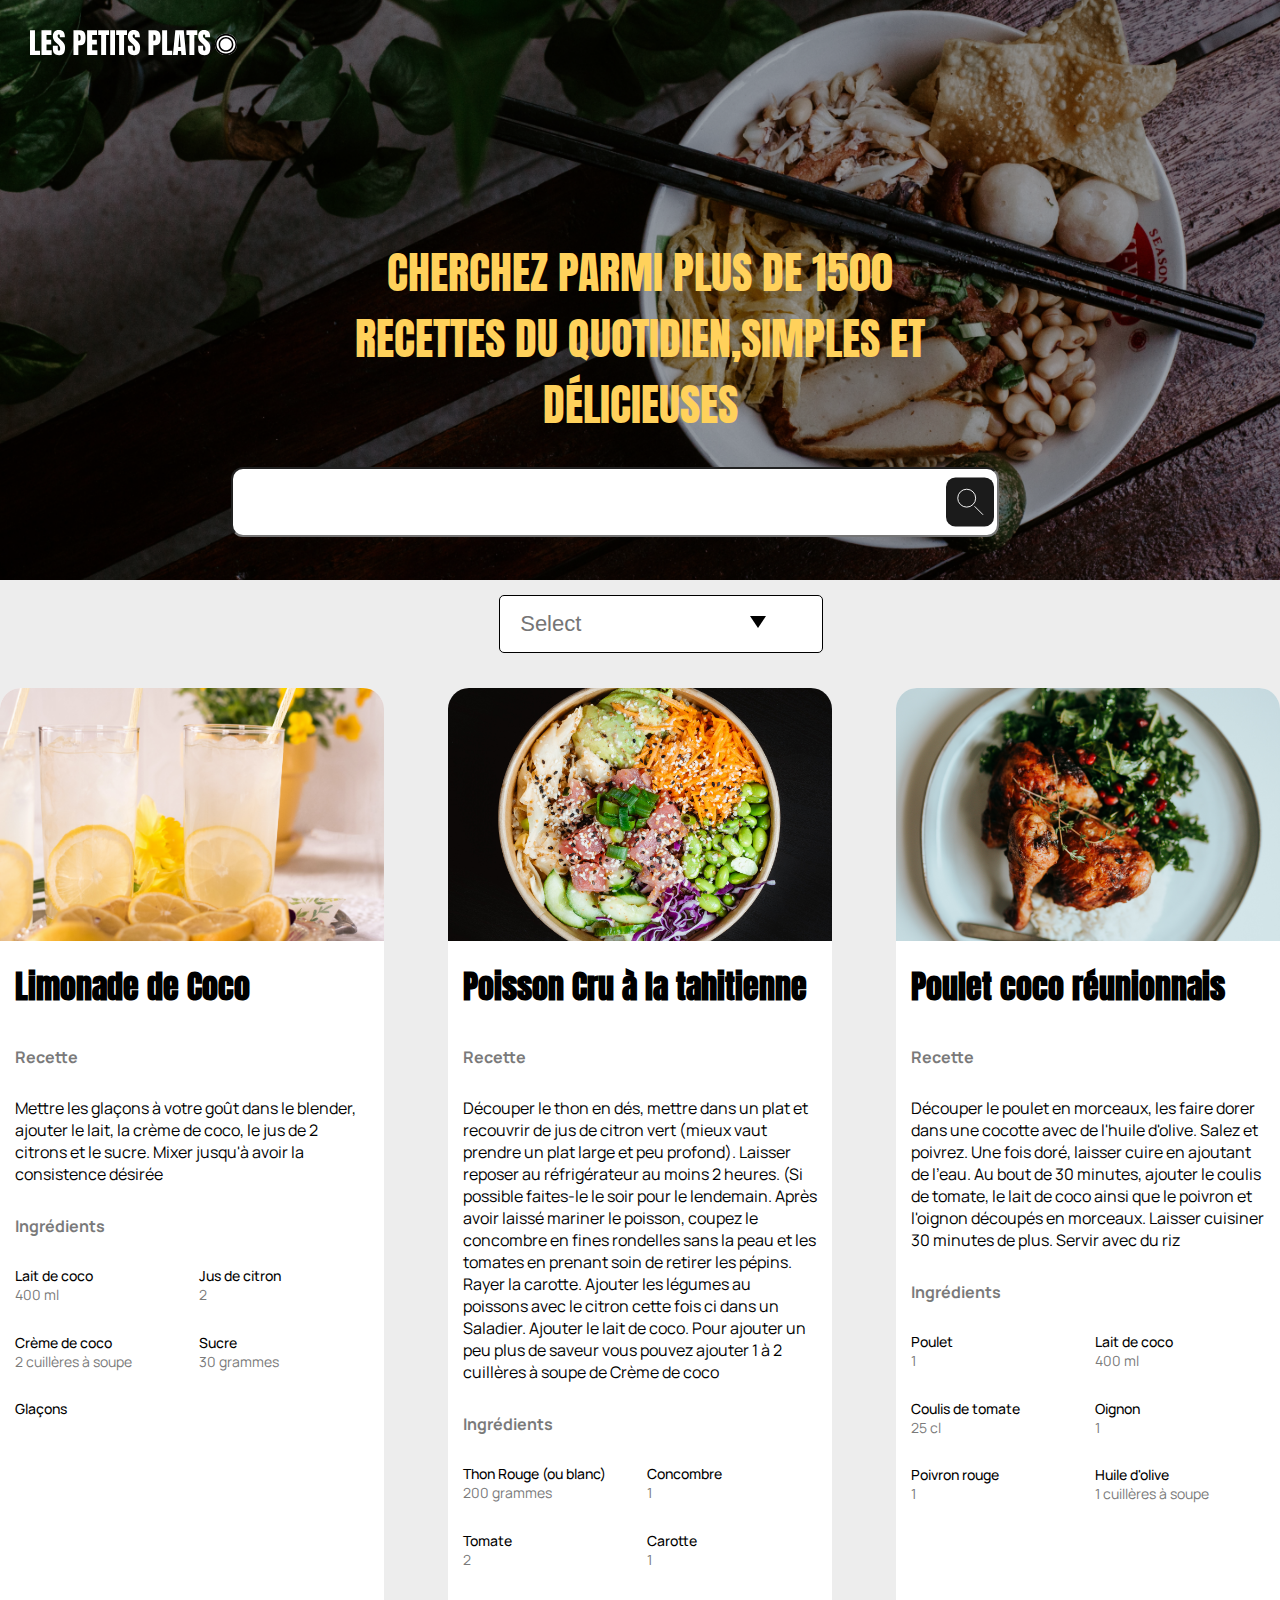
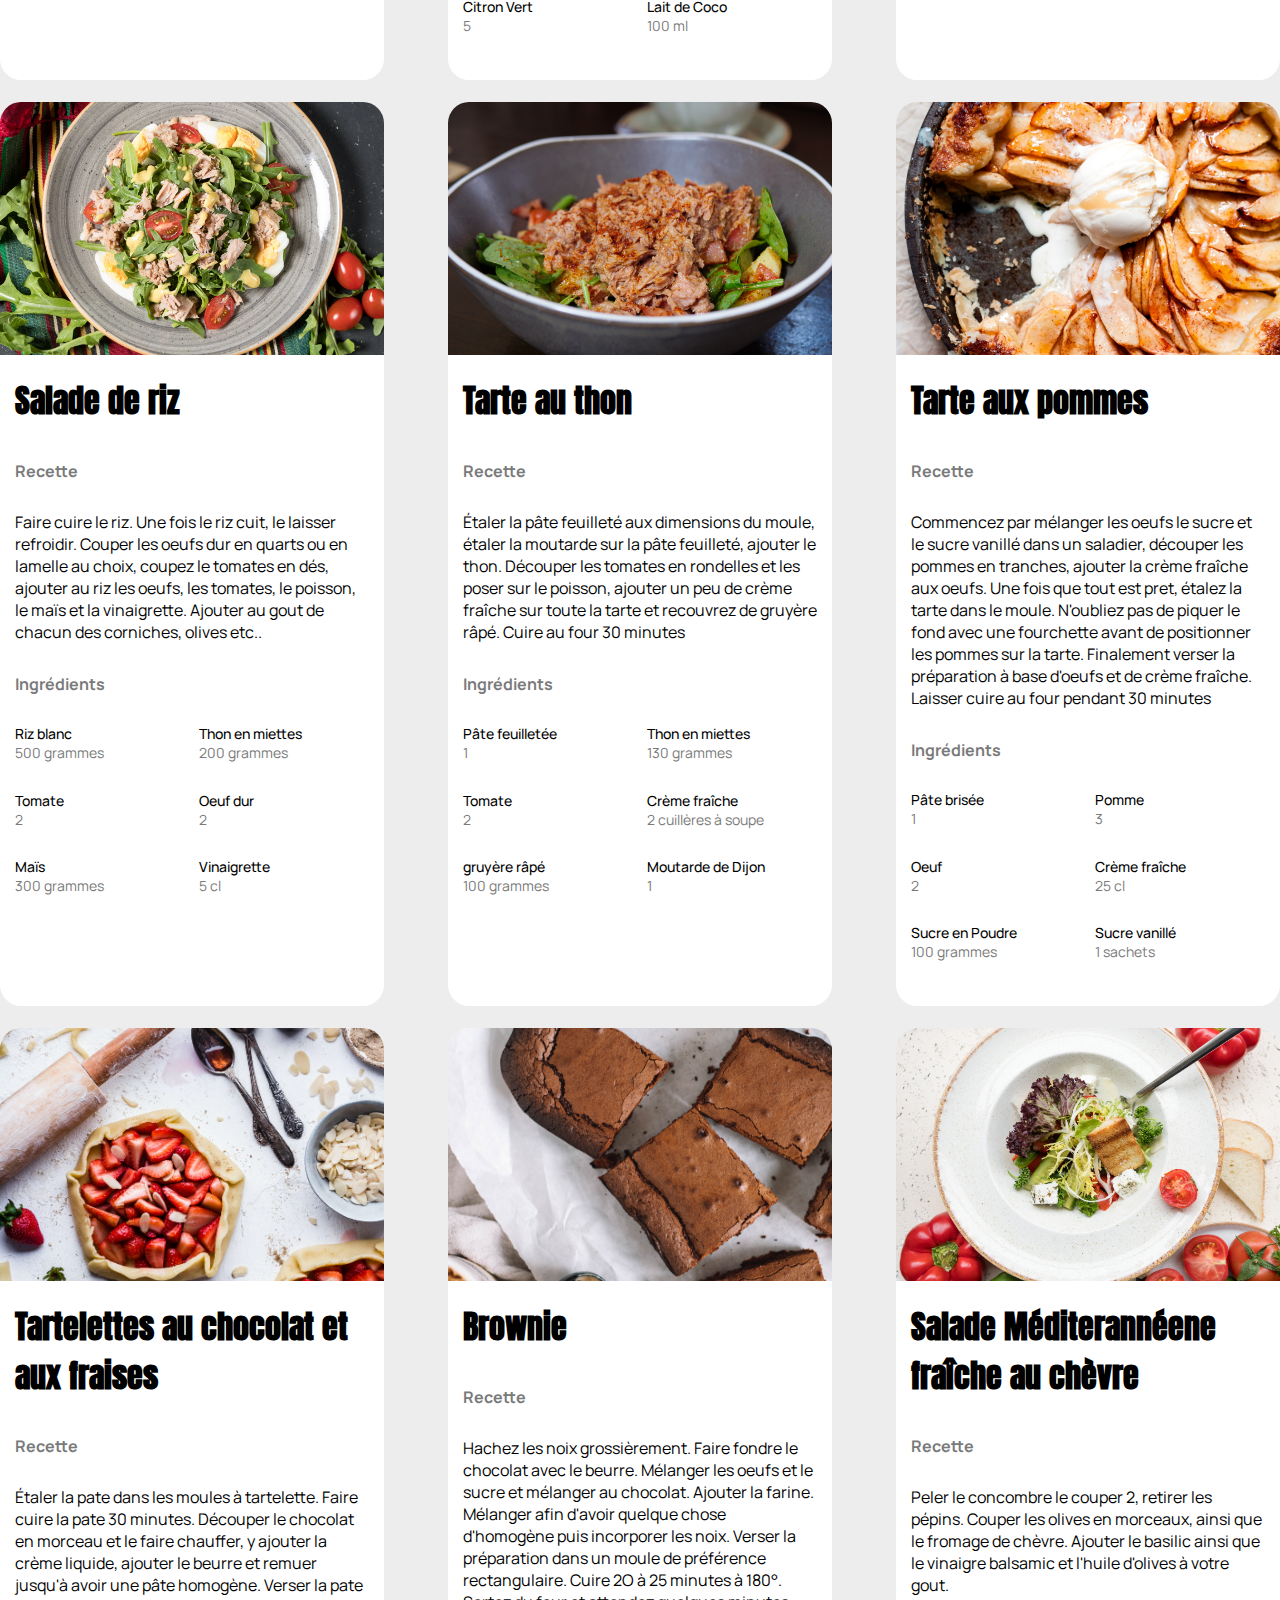
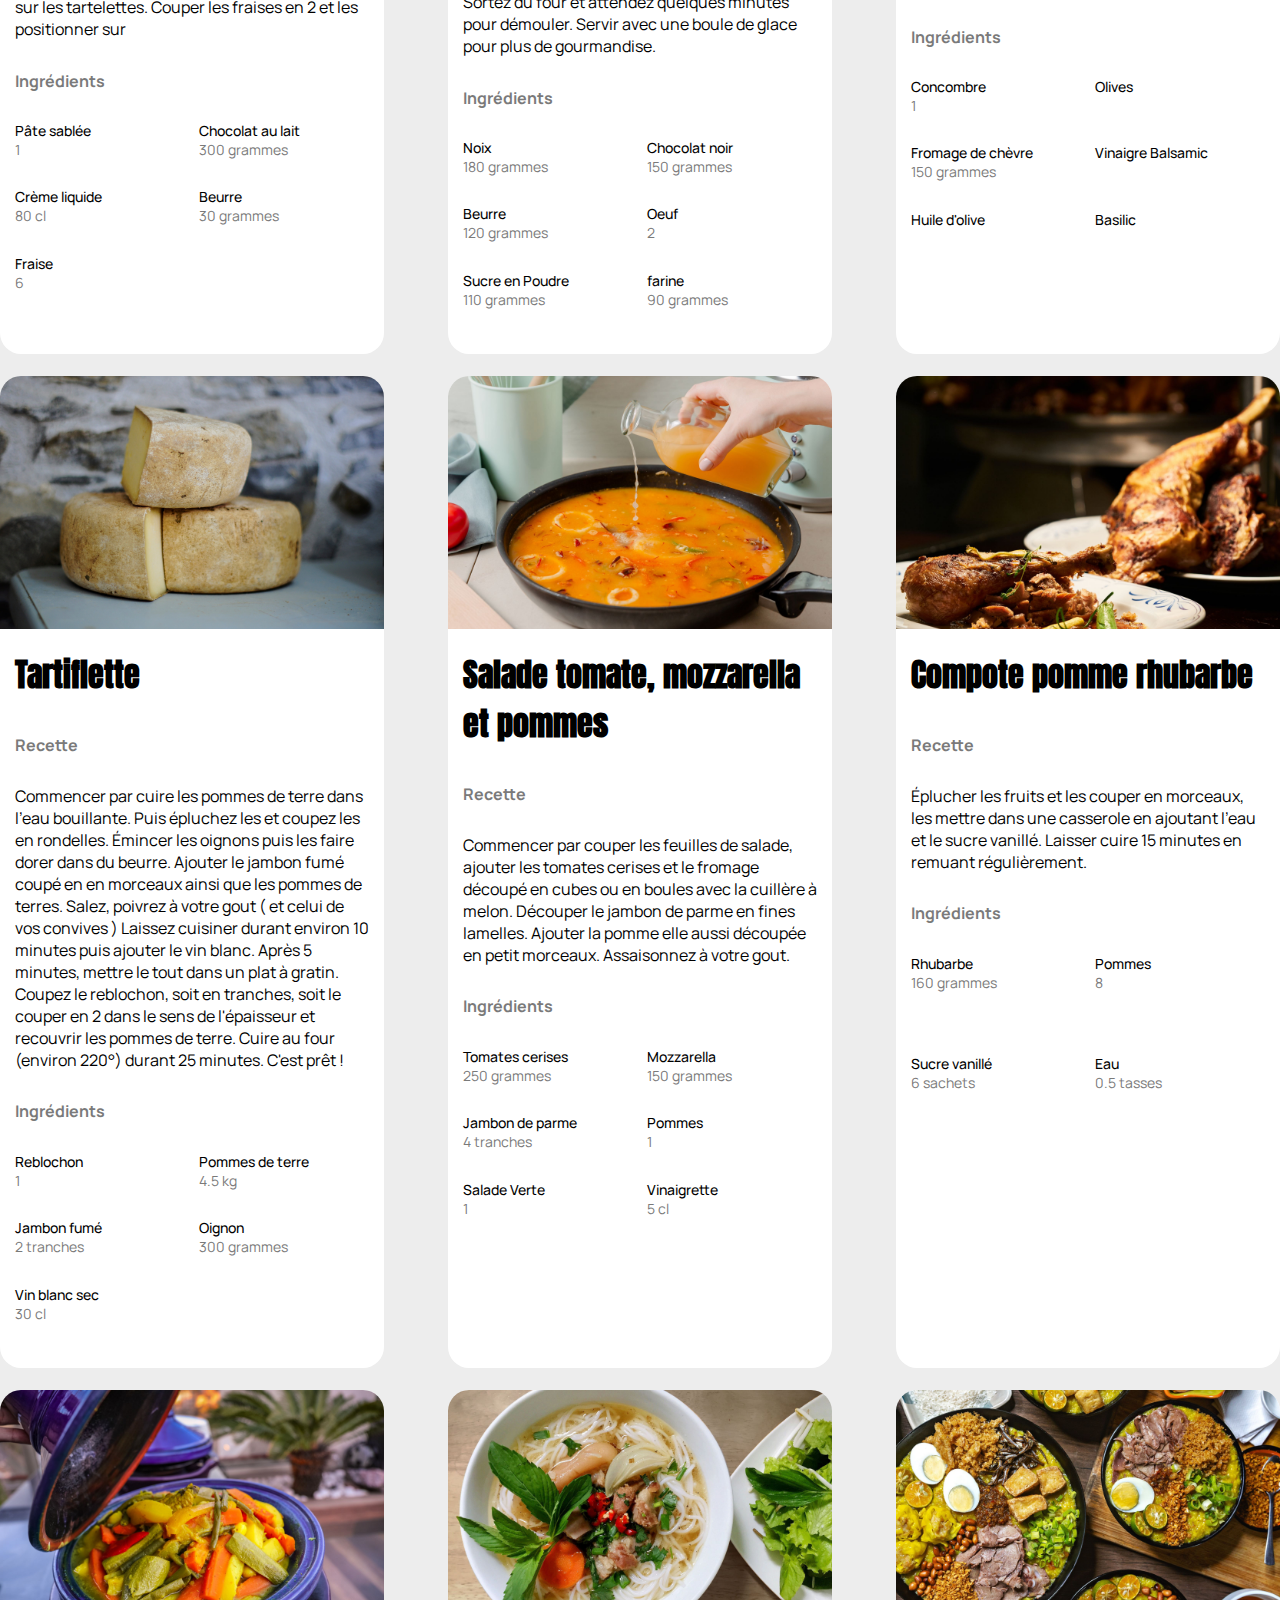
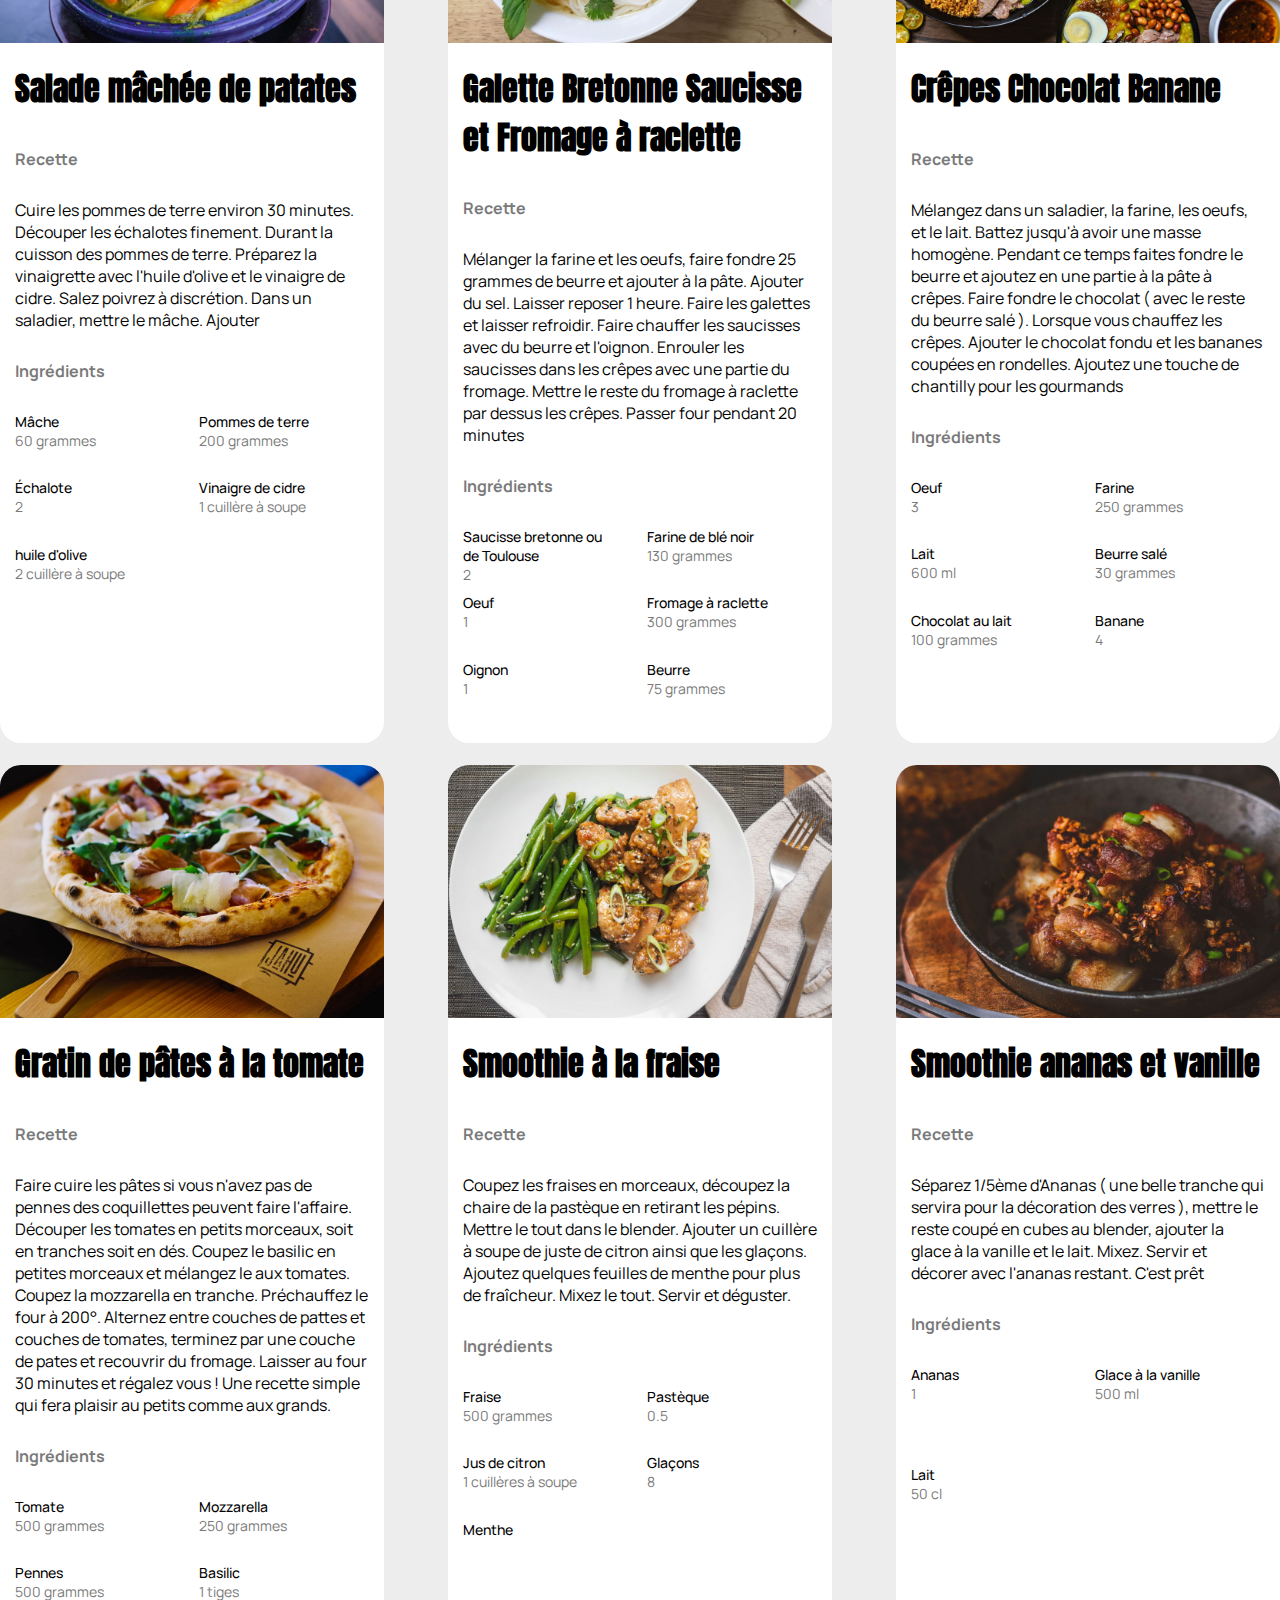
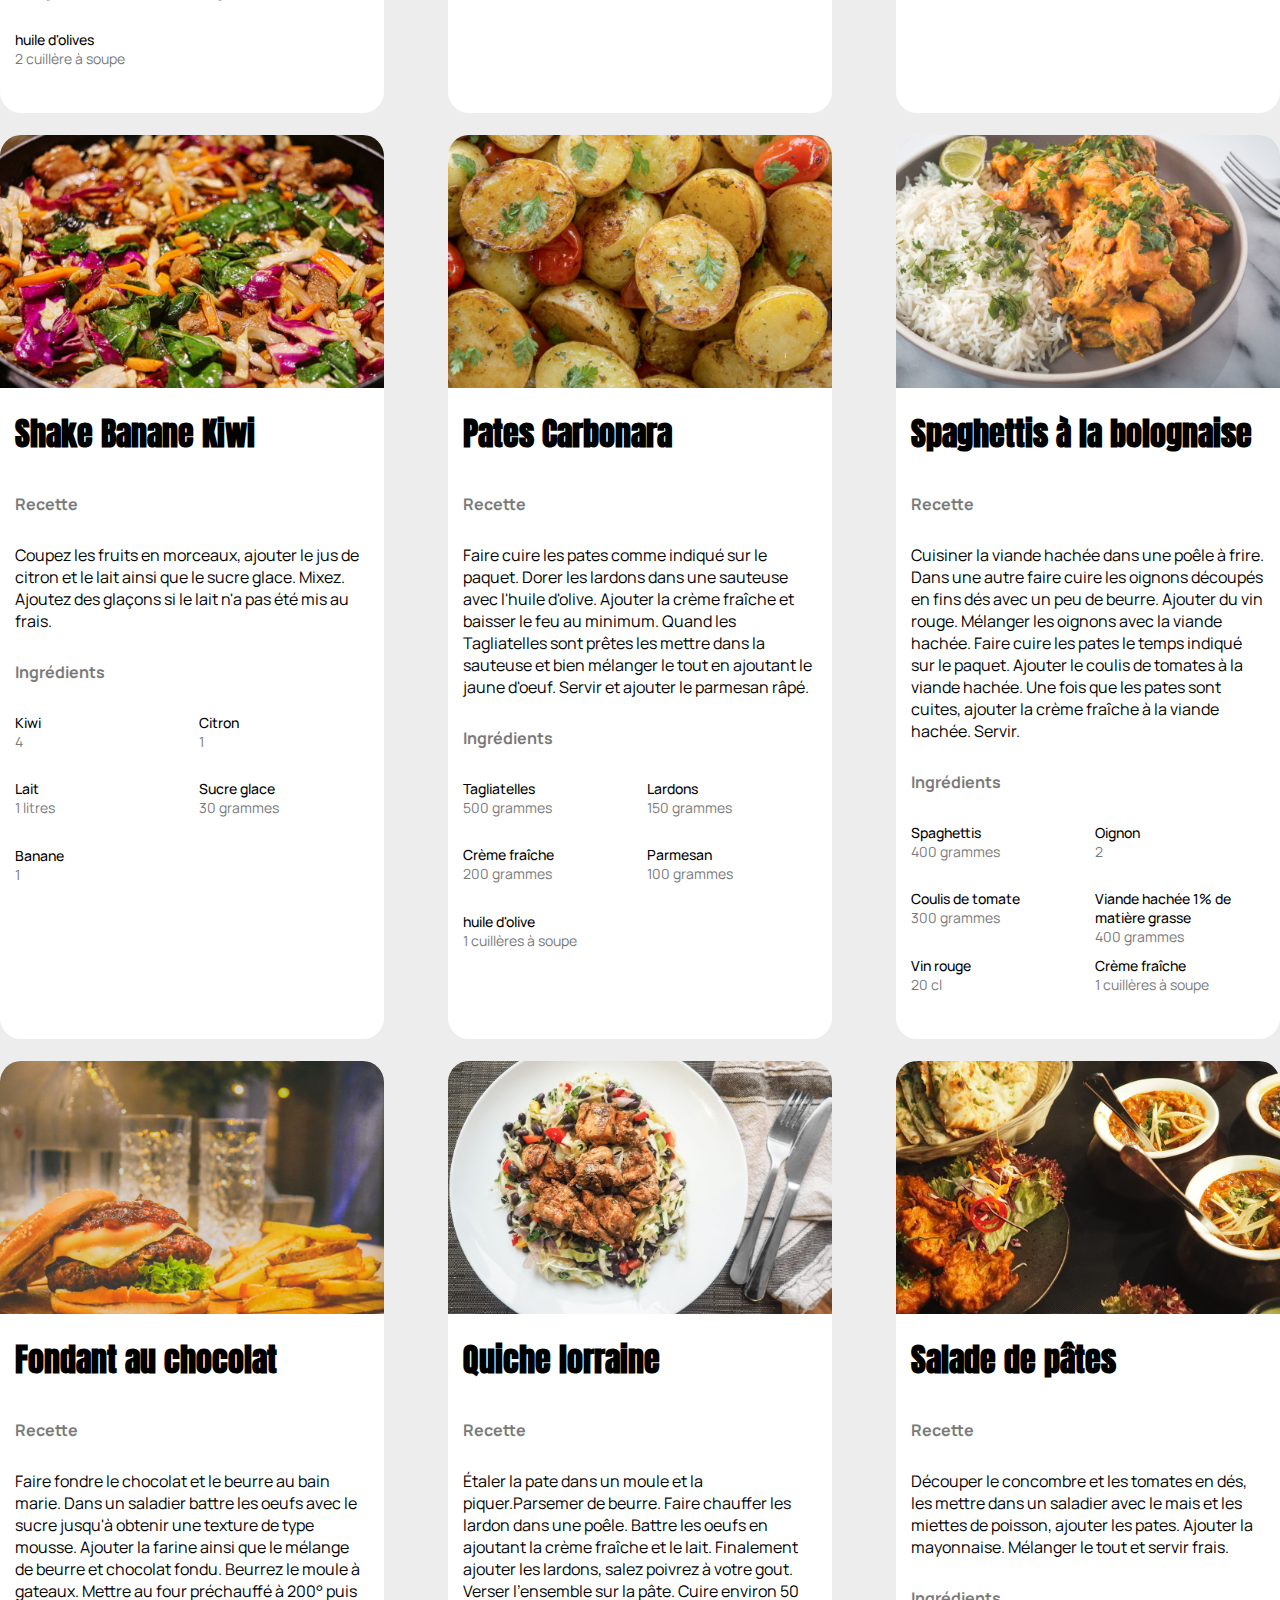
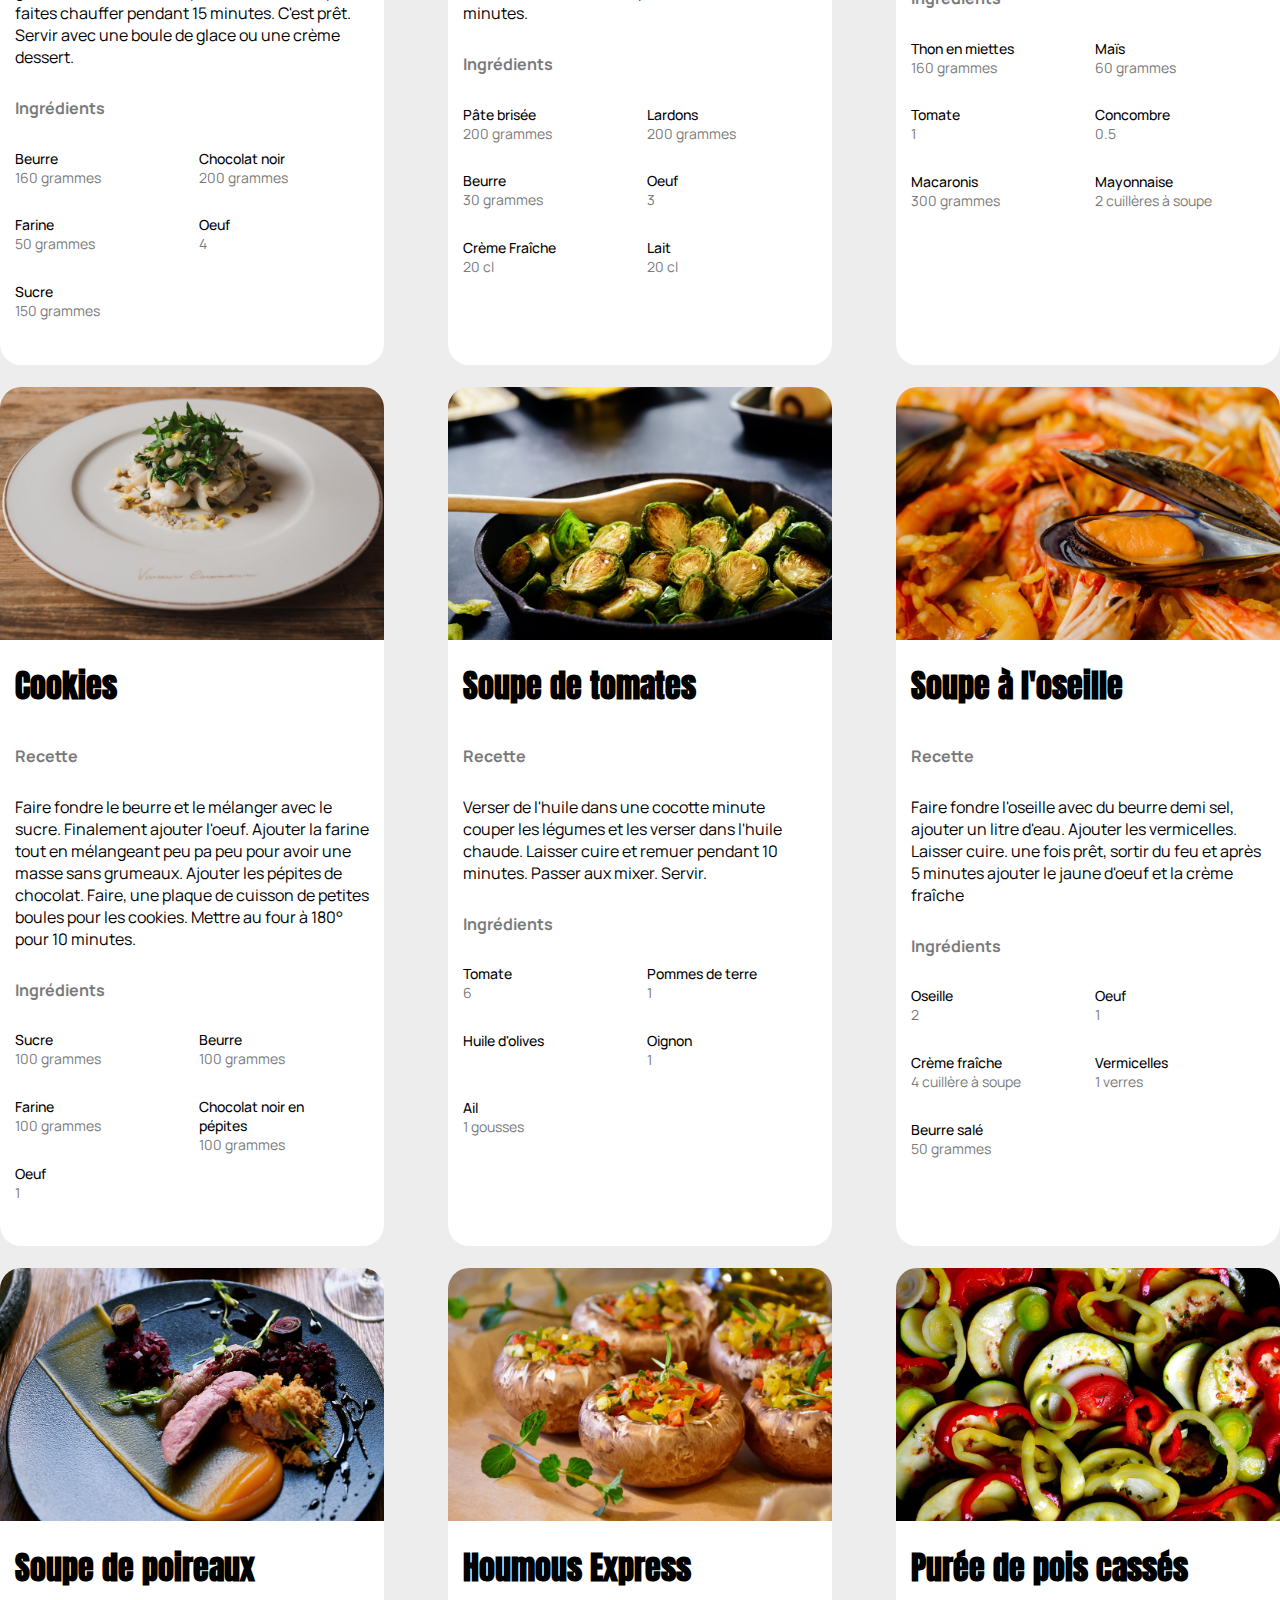
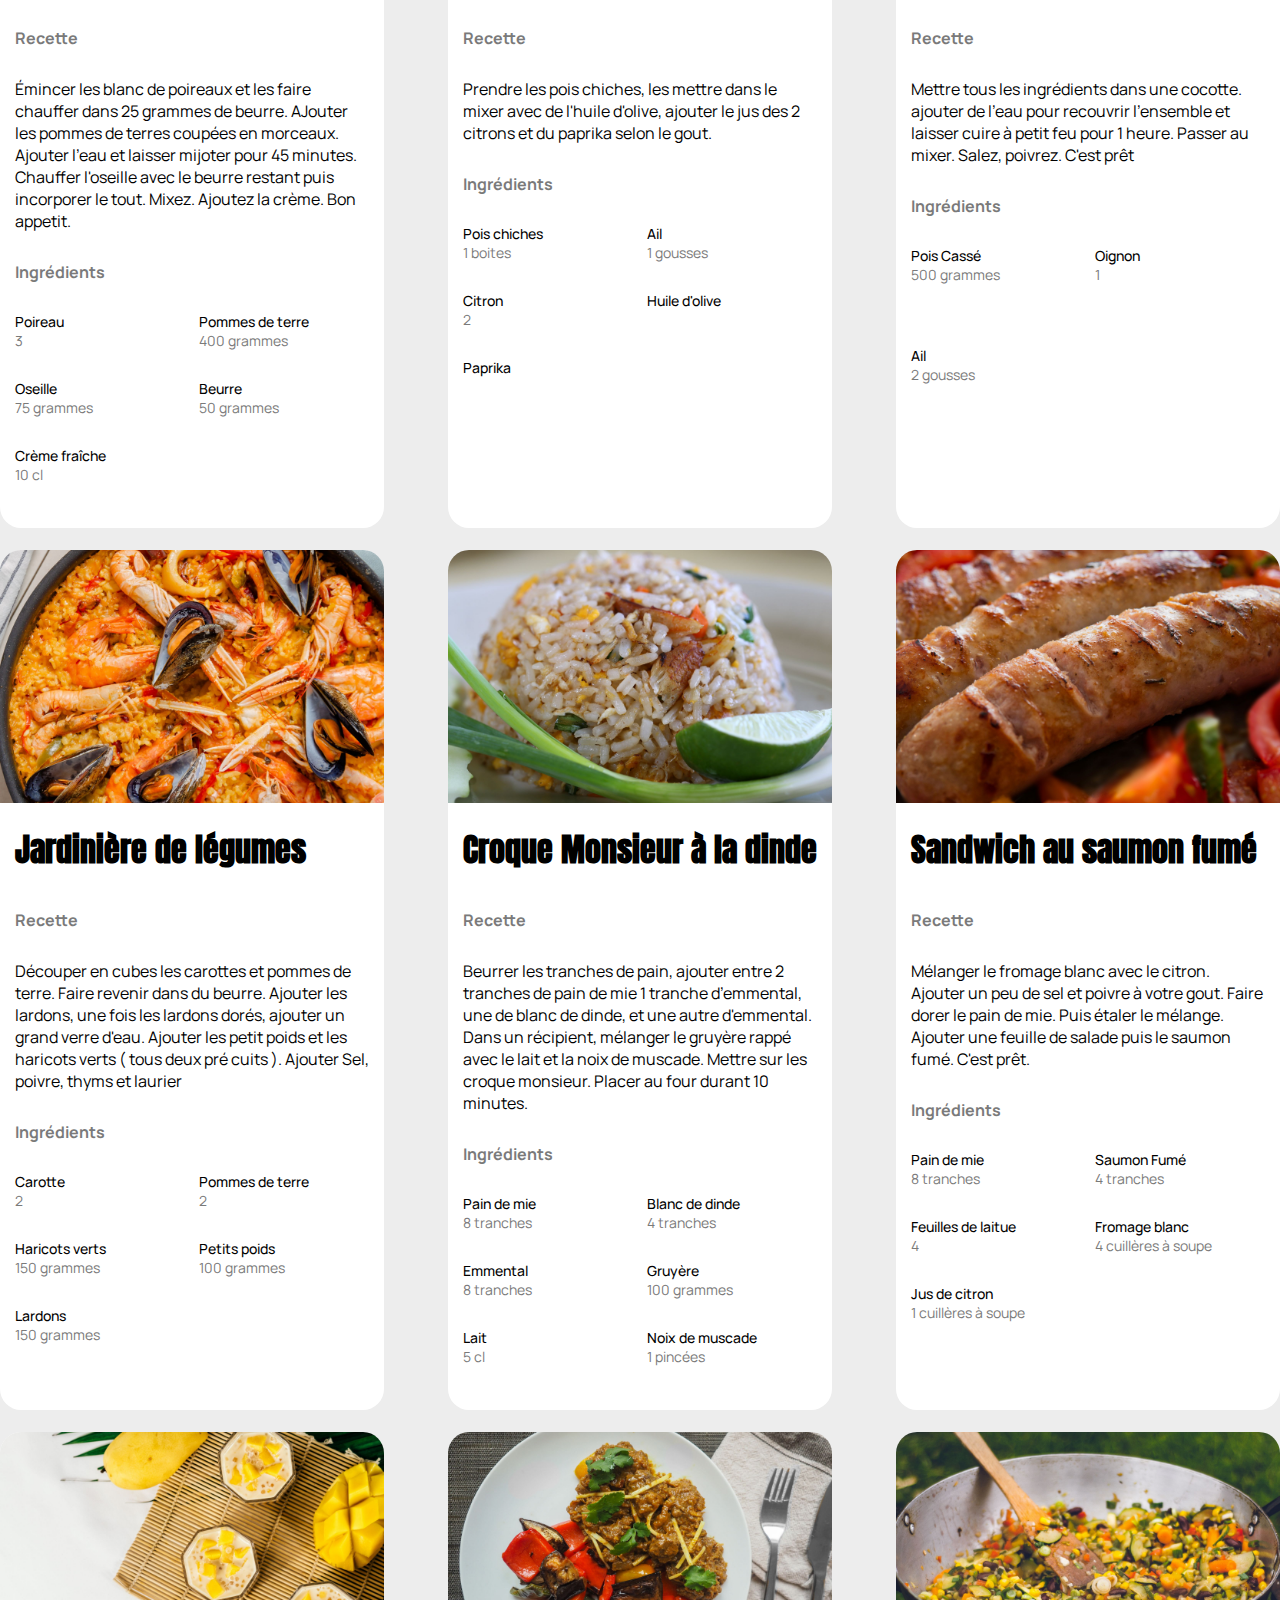
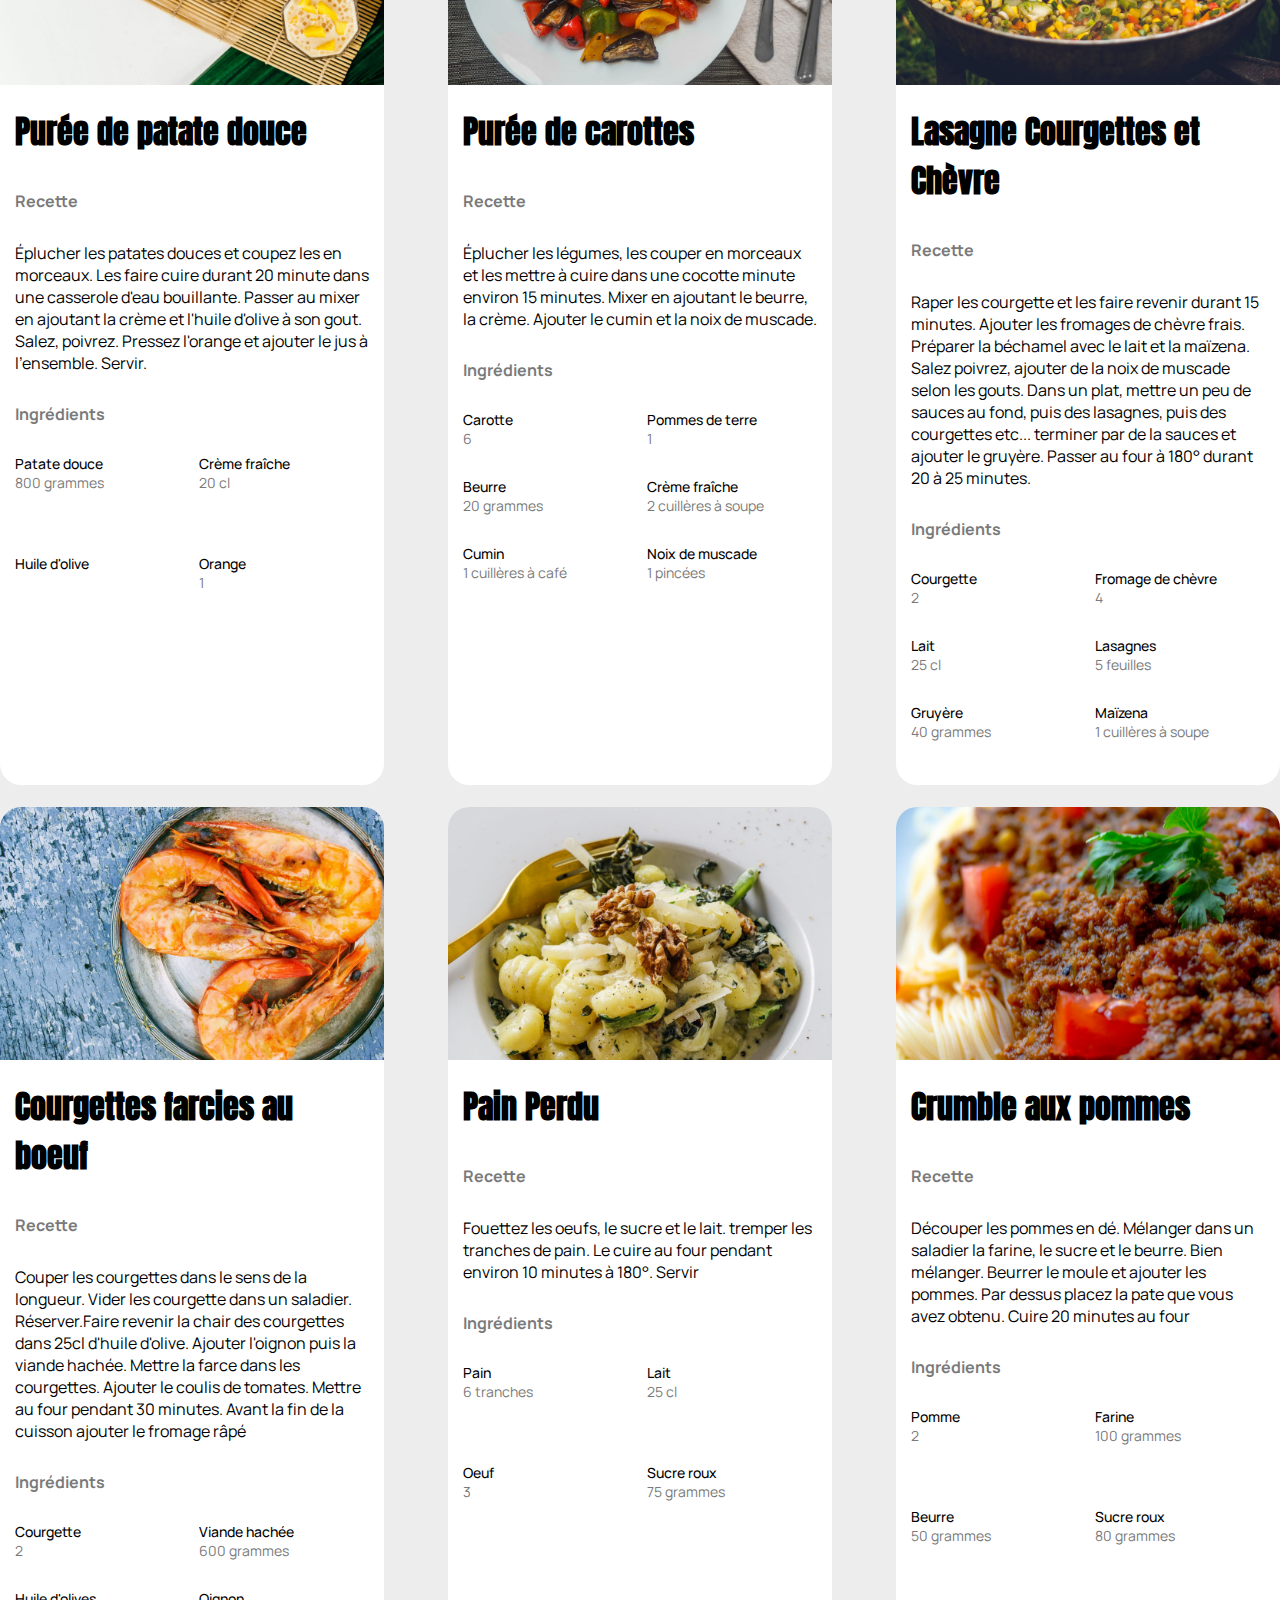
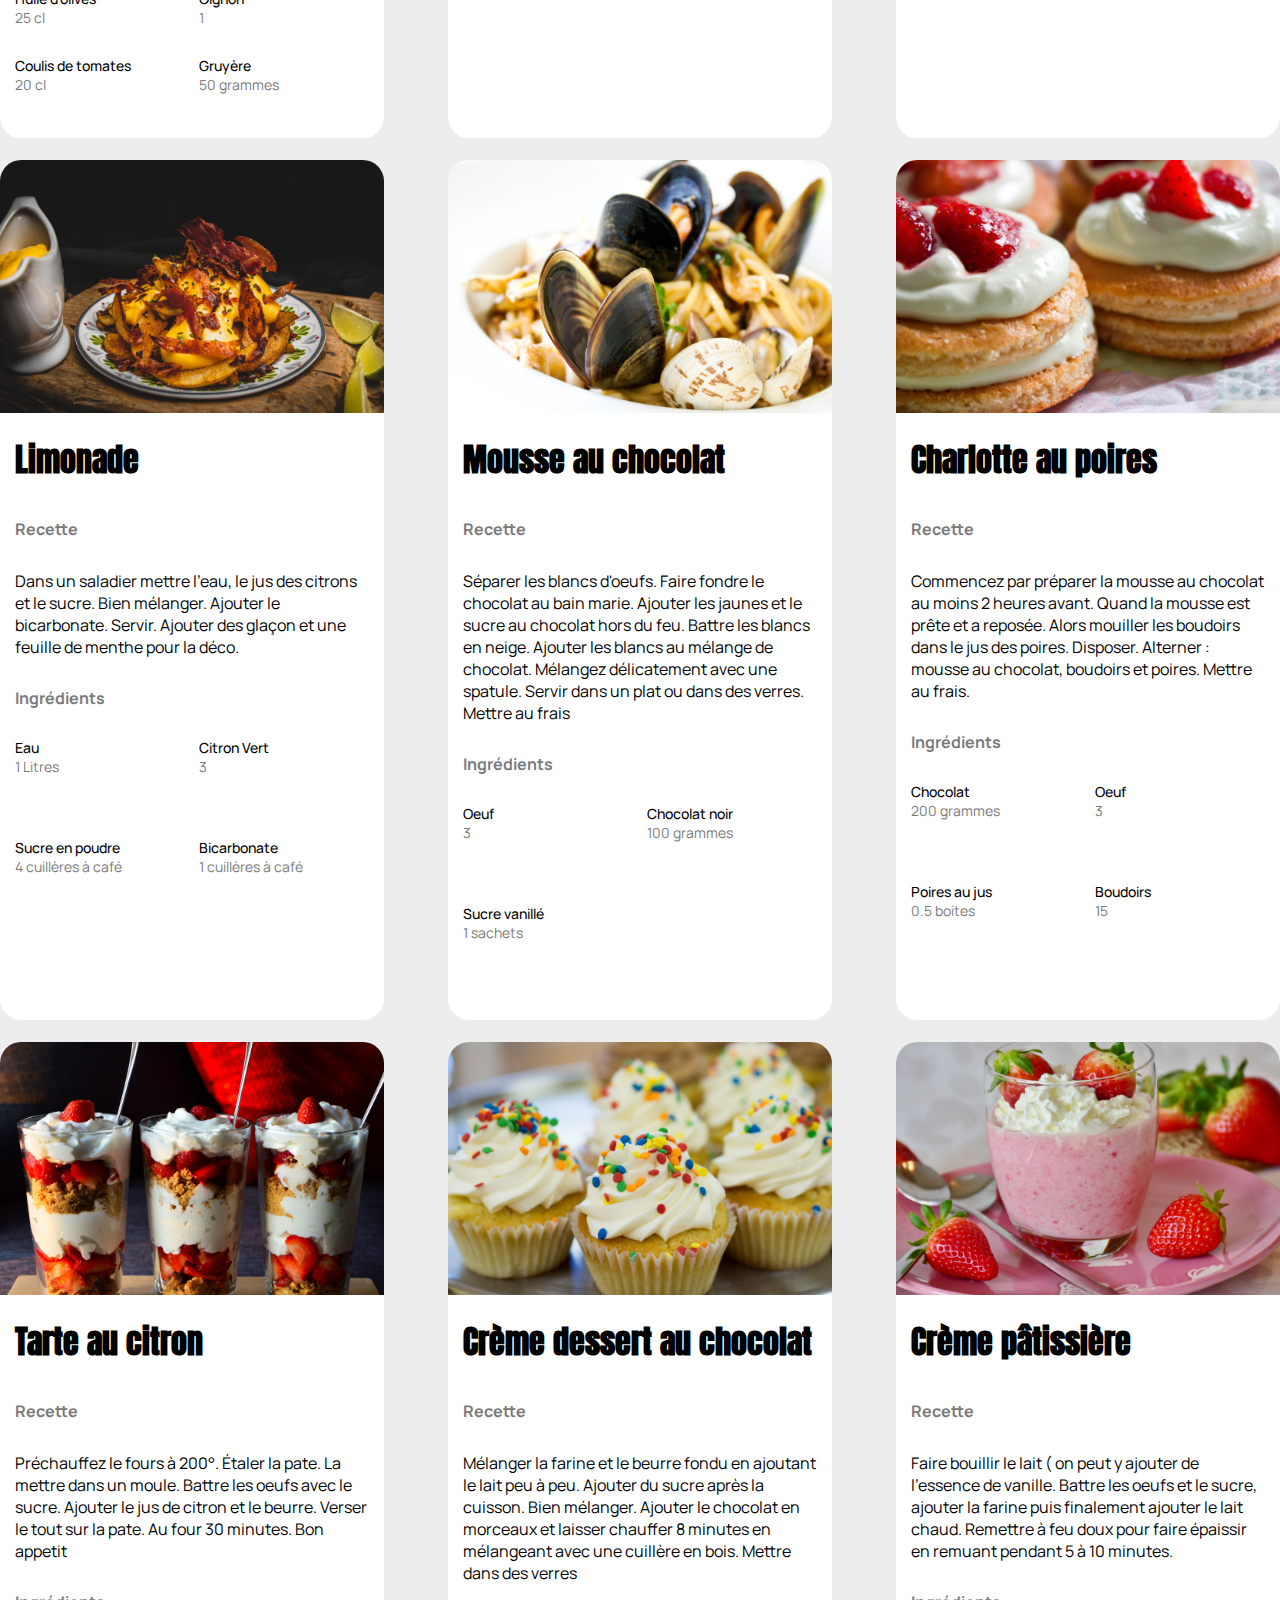
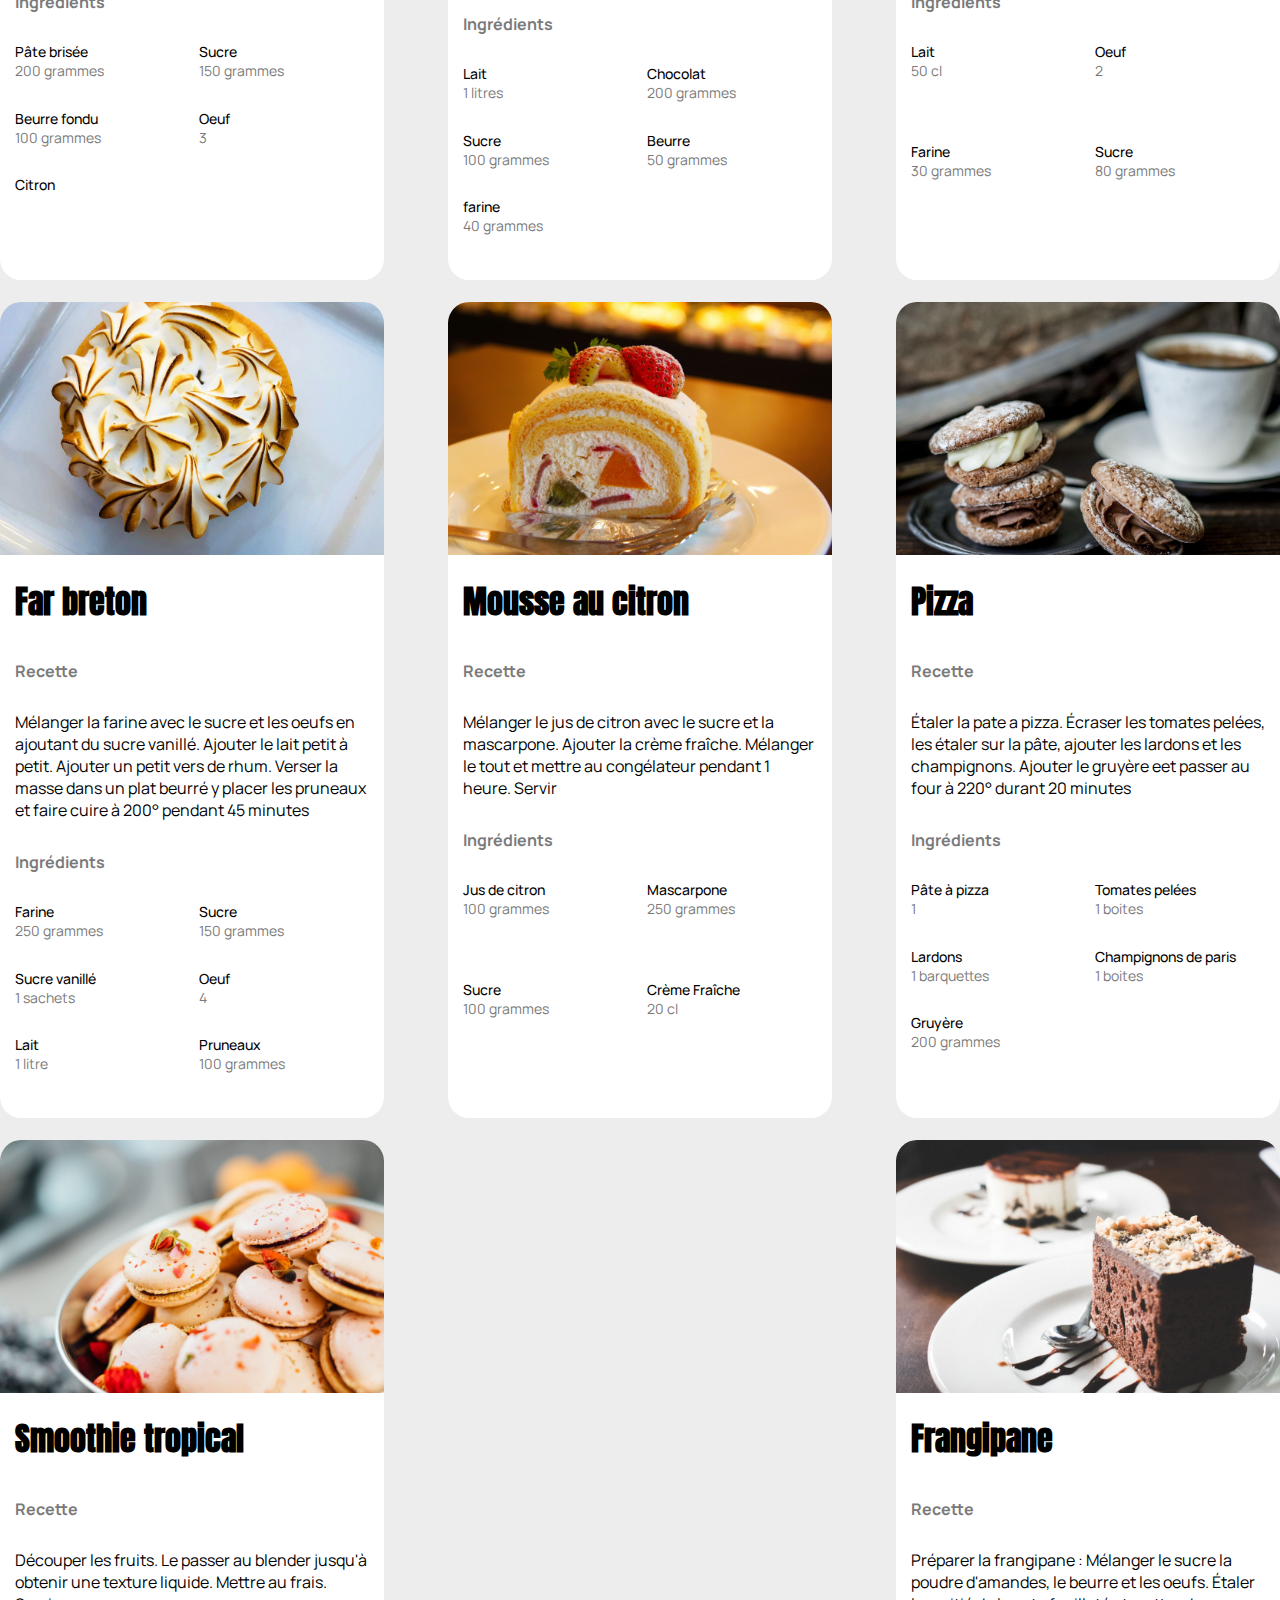
==== index.html @ 87dc2d48 "Create classs for select" ====
<!DOCTYPE html>
<html lang="fr">

<head>
    <meta charset="UTF-8">
    <meta name="viewport" content="width=device-width, initial-scale=1.0">
    <link href="index.css" rel="stylesheet">
    <link rel="preconnect" href="https://fonts.googleapis.com">
    <link rel="preconnect" href="https://fonts.gstatic.com" crossorigin>
    <link href="https://fonts.googleapis.com/css2?family=Anton&family=Manrope&display=swap" rel="stylesheet">

    <title>Les petits plats</title>
</head>

<body>
    <header>
        <svg class="logo"></svg>
        <h1>CHERCHEZ PARMI PLUS DE 1500 RECETTES DU QUOTIDIEN,SIMPLES ET DÉLICIEUSES</h1>
        <div class="searchBarre"><label for="recipeSearch"></label>
            <input type="search" id="recipeSearch">
            <svg class="loop"></svg>
        </div>

    </header>
    <!-- Select box ingredients -->
    <div class="selects">
        <div class="select-box-ingredients">
            <!-- <div class="select-option">
                <input type="text" placeholder="Select" id="soValue" readonly name="">
            </div>
            <div class="content">
                <div class="search">
                    <input type="text" id="optionSearch" placeholder="Search">
                </div>
                <ul class="options">
                    <li>sauce</li>
                    <li>moutarde</li>
                    <li>mayo</li>
                </ul>
            </div> -->
        </div>
        <!-- Select box ustensile -->
        <!-- <div class="select-box">
            <div class="select-option">
                <input type="text" placeholder="Select" id="soValue" readonly name="">
            </div>
            <div class="content">
                <div class="search">
                    <input type="text" id="optionSearch" placeholder="Search">
                </div>
                <ul class="options">
                    <li>sauce</li>
                    <li>moutarde</li>
                    <li>mayo</li>
                </ul>
            </div>
        </div> -->
        <!-- Select box appareils -->
        <!-- <div class="select-box-appareils">
            <div class="select-option">
                <input type="text" placeholder="Select" id="soValue" readonly name="">
            </div>
            <div class="content">
                <div class="search">
                    <input type="text" id="optionSearch" placeholder="Search">
                </div>
                <ul class="options">
                    <li>sauce</li>
                    <li>moutarde</li>
                    <li>mayo</li>
                </ul>
            </div>
        </div> -->
    </div>
    <div class="tags"></div>
    <div class="recipesContainer"></div>

    <script src="scripts/service/api.js"></script>
    <script src="scripts/models/recipe.js"></script>
    <script src="scripts/patterns/selectPattern.js"></script>
    <script src="scripts/patterns/recipePattern.js"></script>
    <script src="scripts/index.js"></script>

</body>

</html>
---- index.css ----
body {
    font-family: 'Manrope', sans-serif;
    margin: 0px;
    background-color: #EDEDED;
}

body h1 {
    font-family: 'Anton', sans-serif;
}

header {
    background-image: url('Images/PhotosLesPetitsPlats/header.png');
    background-repeat: no-repeat;
    background-size: cover;
    display: flex;
    flex-direction: column;
    height: 580px;
}

header .logo {
    background-image: url('Images/icones/Logo.svg');
    background-repeat: no-repeat;
    margin: 30px 30px;
}

header .searchBarre {
    display: flex;
    width: 100%;
    justify-content: center;
}

header .loop {
    background-image: url('Images/icones/Loop.svg');
    background-repeat: no-repeat;
    background-size: contain;
    height: 50px;
    width: 50px;
    position: relative;
    left: -53px;
    align-self: center;
}

header h1 {
    color: #FFD15B;
    align-self: center;
    font-weight: 400;
    font-size: 44px;
    width: 50%;
    text-align: center;
}

header #recipeSearch {
    height: 70px;
    width: 60%;
    align-self: center;
    font-size: 16px;
    font-weight: 400;
    border-radius: 12px;
}

/* Custom select with search */
.selects {
    display: flex;
    justify-content: space-around;
}

.select-box-ingredients {
    margin-top: 15px;
    width: 22%;
}

.select-option {
    position: relative;
}

.select-option input {
    width: 100%;
    background-color: #fff;
    color: #000;
    border: 1px solid #000;
    border-radius: 5px;
    cursor: pointer;
    font-size: 22px;
    padding: 15px 20px;
}

.select-option::after {
    content: "";
    border-top: 12px solid #000;
    border-left: 8px solid transparent;
    border-right: 8px solid transparent;
    position: absolute;
    right: 15px;
    top: 50%;
    margin-top: -8px;
}

.content {
    background-color: #fff;
    position: absolute;
    color: #000;
    border-radius: 0px 0px 5px 5px;
    width: 22%;
    z-index: 999;
    display: none;
}

.search input {
    width: 90%;
    font-size: 17px;
    padding: 16px;
    outline: 0;
    border: 1px solid #C6C6C6;
    ;
}

.options {
    margin-top: 10px;
    max-height: 250px;
    overflow-y: auto;
    padding: 0;
}

.options li {
    padding: 10px 15px;
    border-radius: 5px;
    font-size: 21px;
    cursor: pointer;
}

.tagSelected {
    list-style-type: none;
    background-color: #FFD15B;
    padding: 10px 15px;
    margin-top: 2px;
    border-radius: 5px;
    font-size: 21px;
}

.tags {
    display: flex;
}

.tags .tagSelected {
    margin: 10px;
    display: flex;
    width: 15%;
    align-items: center;
    justify-content: space-between;
}

.tags .tagSelected .closeTag {
    background-image: url("Images/icones/closeTag.svg");
    background-repeat: no-repeat;
    background-position: center;
    height: 30px;
    width: 30px;
    cursor: pointer;
}

.options li:hover {
    background-color: #f2f2f2;

}

.select-box-ingredients.active .content,
.select-box.active .content {
    display: block;
    border: 1px solid black;
    border-top: none;
    padding: 15px 20px;
    width: 100%;
}

.select-box-ingredients.active .select-option::after,
.select-box.active .select-option::after {
    transform: rotate(-180deg);
}

.select-box-ingredients.active .select-option input,
.select-box.active .select-option input {
    border-bottom: none;
    border-radius: 5px 5px 0px 0px;
}

/* Custom select with search */

/* main */

.recipesContainer {
    display: flex;
    width: 100%;
    flex-wrap: wrap;
    justify-content: space-between;
    margin-top: 35px;
}

.cardRecipe {
    width: 30%;
    display: flex;
    flex-direction: column;
    border-radius: 21px;
    background-color: #FFFFFF;
    margin-bottom: 22px;
}

.cardRecipe *:not(img) {
    padding: 0px 15px;
}

.cardRecipe img {
    width: 100%;
    height: 253px;
    object-position: center;
    object-fit: cover;
    border-radius: 21px 21px 0px 0px;
}

.cardRecipe h2 {
    font-size: 16px;
    color: #7A7A7A;
}

/* .cardRecipe p {
    height: 100%;
} */

.cardRecipe ul {
    display: flex;
    flex-direction: row;
    list-style-type: none;
    flex-wrap: wrap;
    padding: 0;
    height: 200px;
}

.cardRecipe li {
    height: 30%;
    width: 40%;
    display: flex;
    flex-direction: column;
    font-size: 14px;
    font-weight: 500;
}

.cardRecipe li span {
    padding: 0px;
    color: #7A7A7A;
    font-weight: 400;
}

/* main */
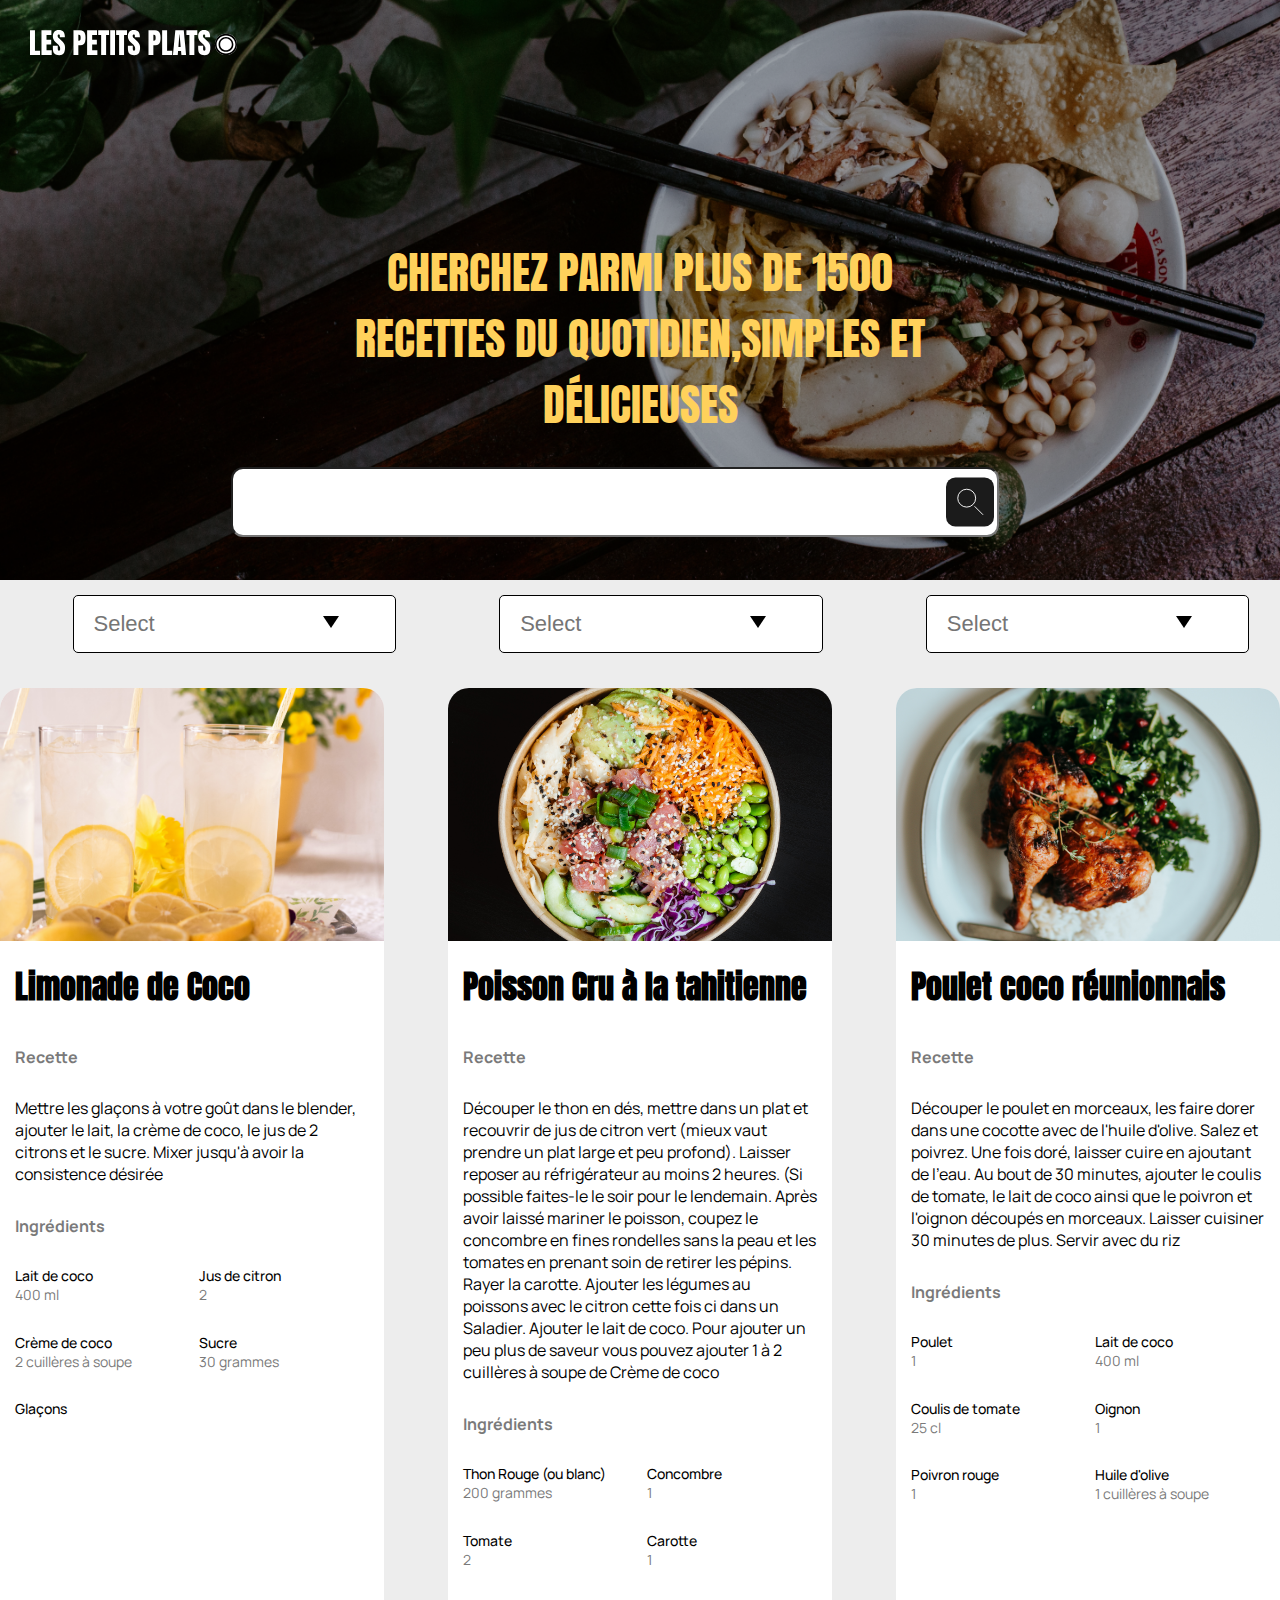
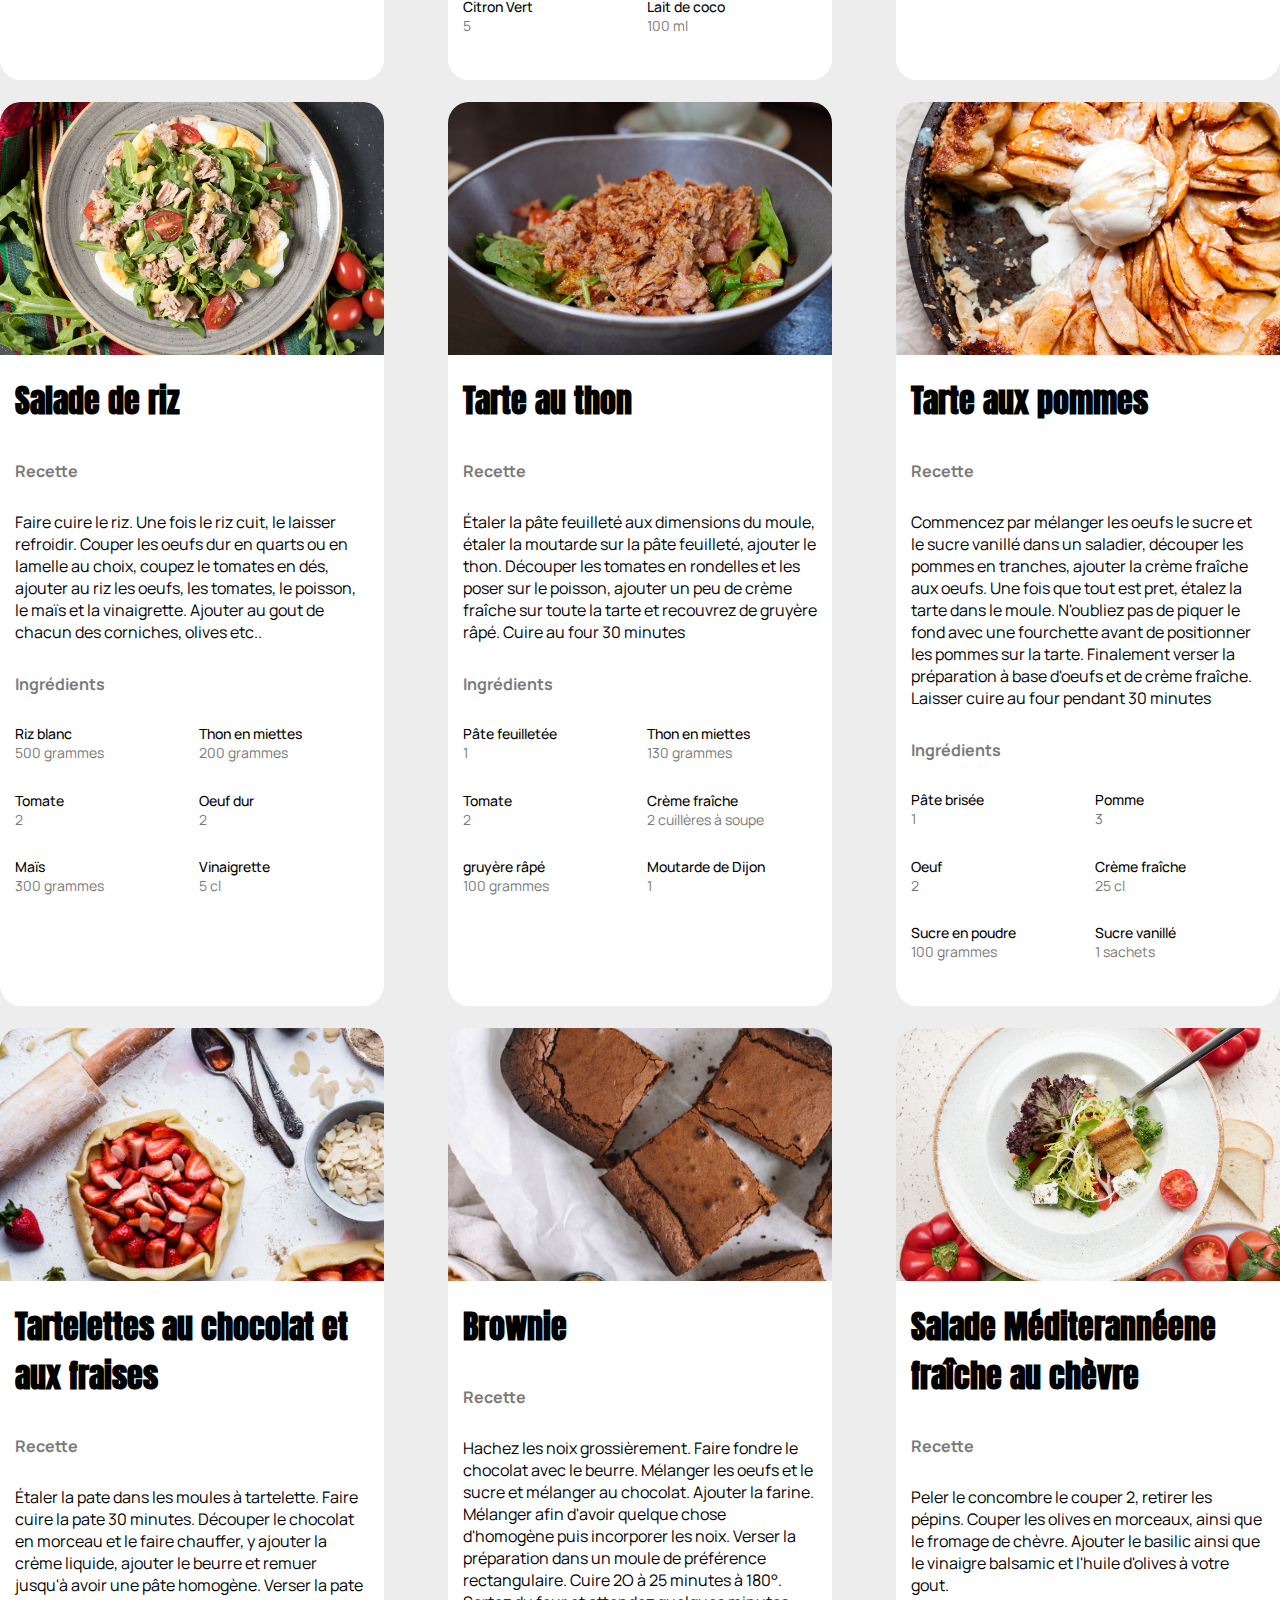
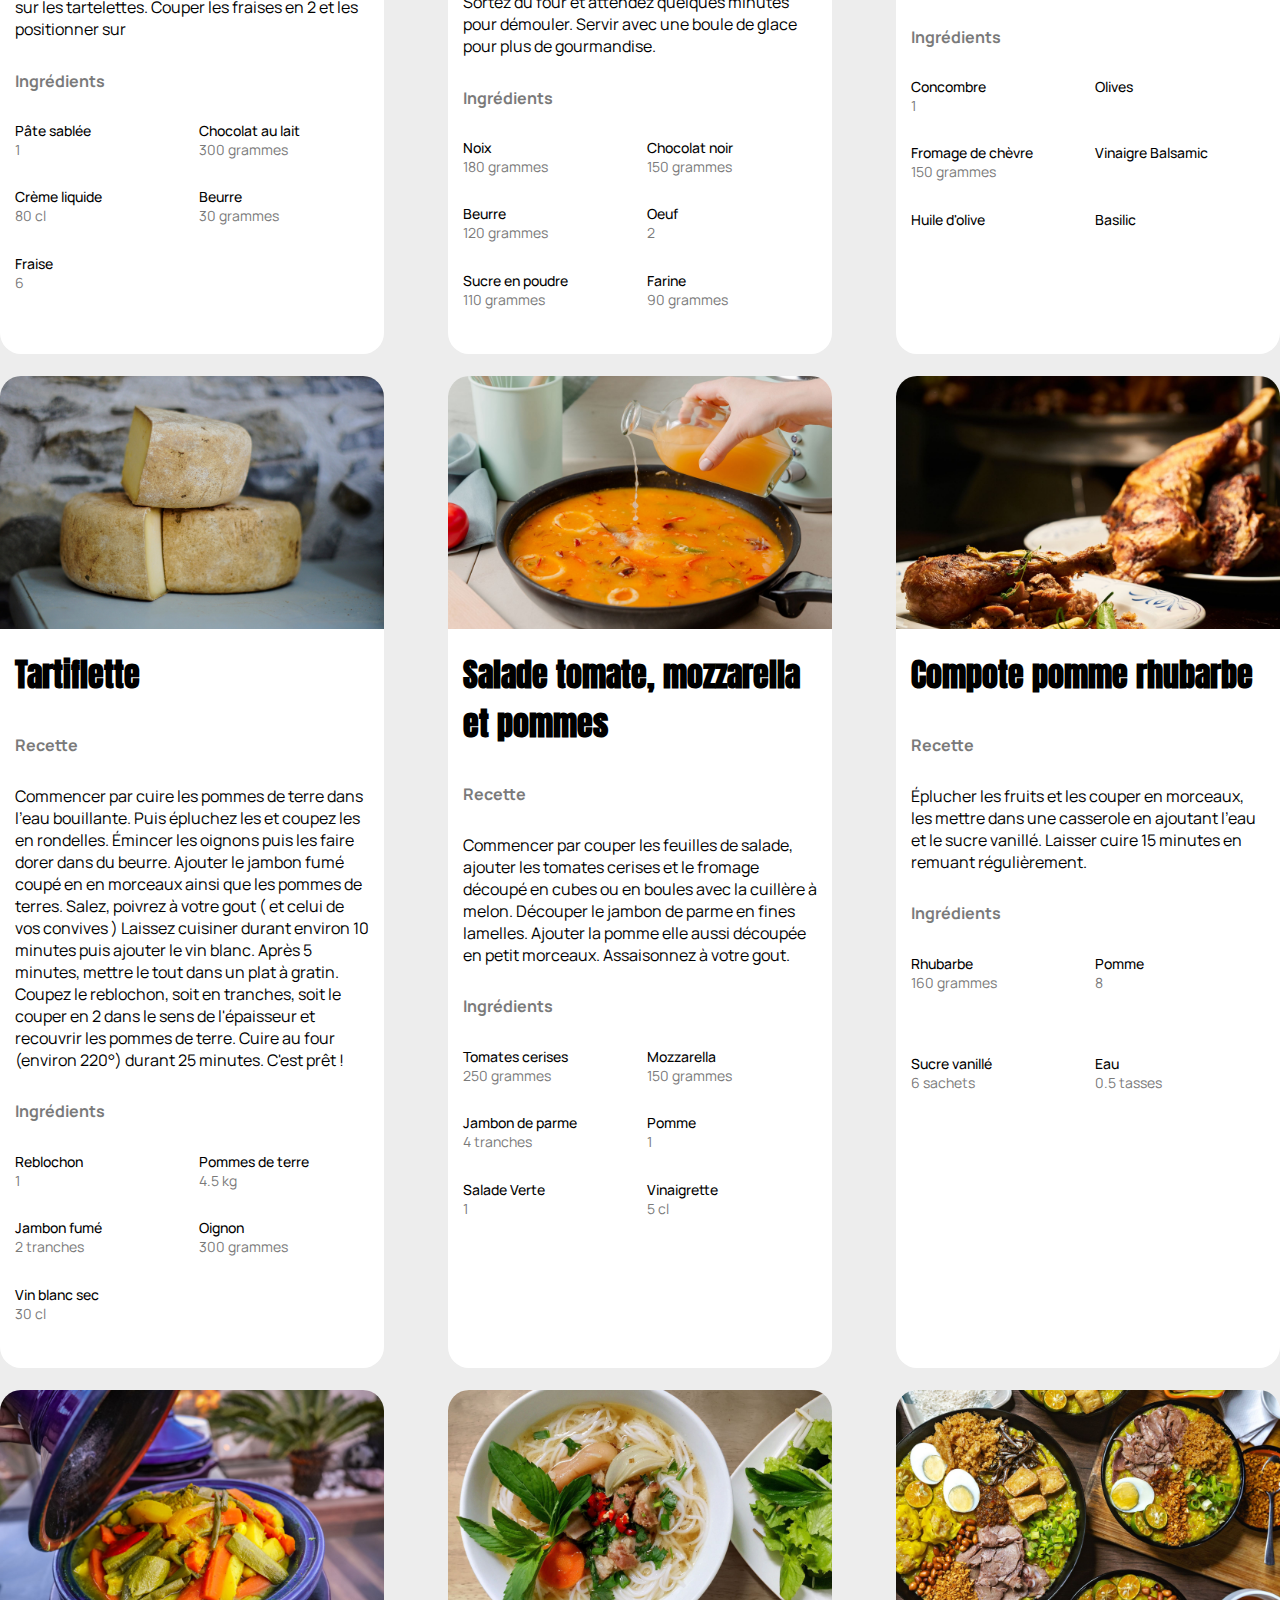
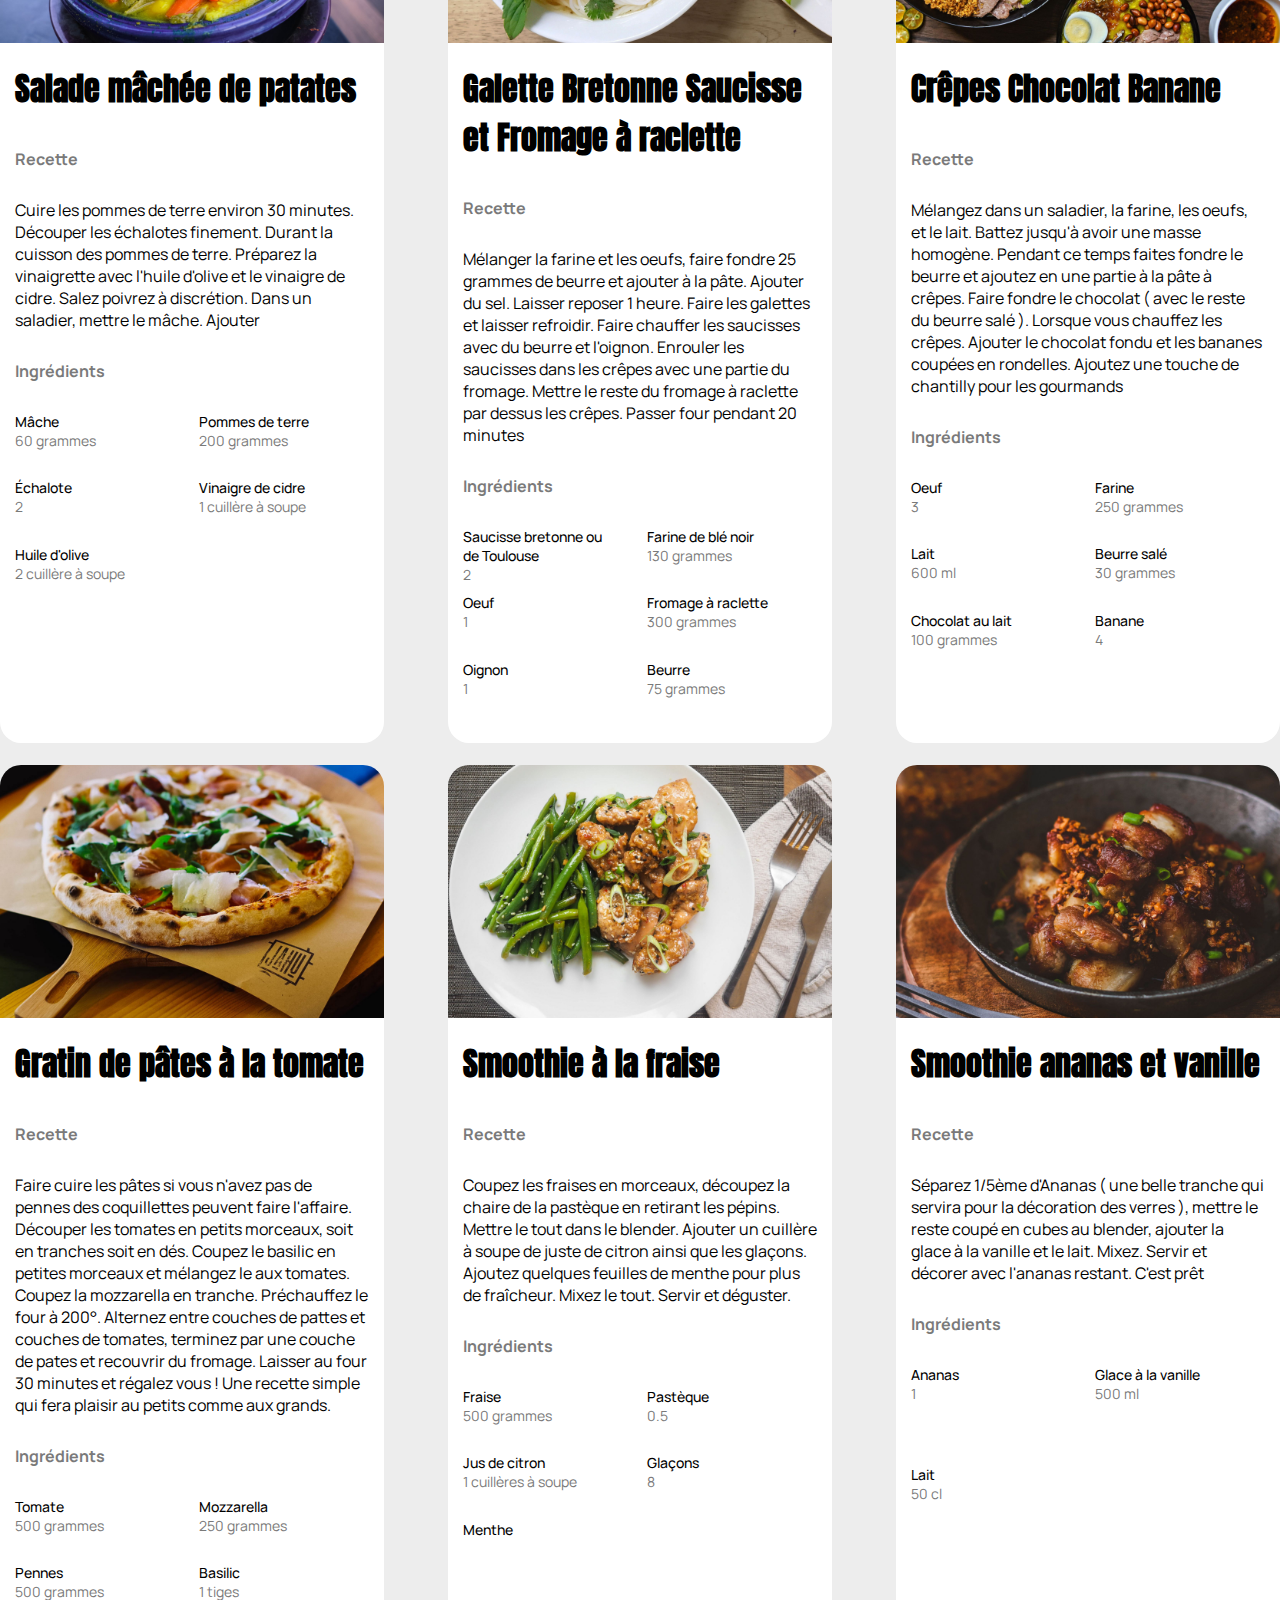
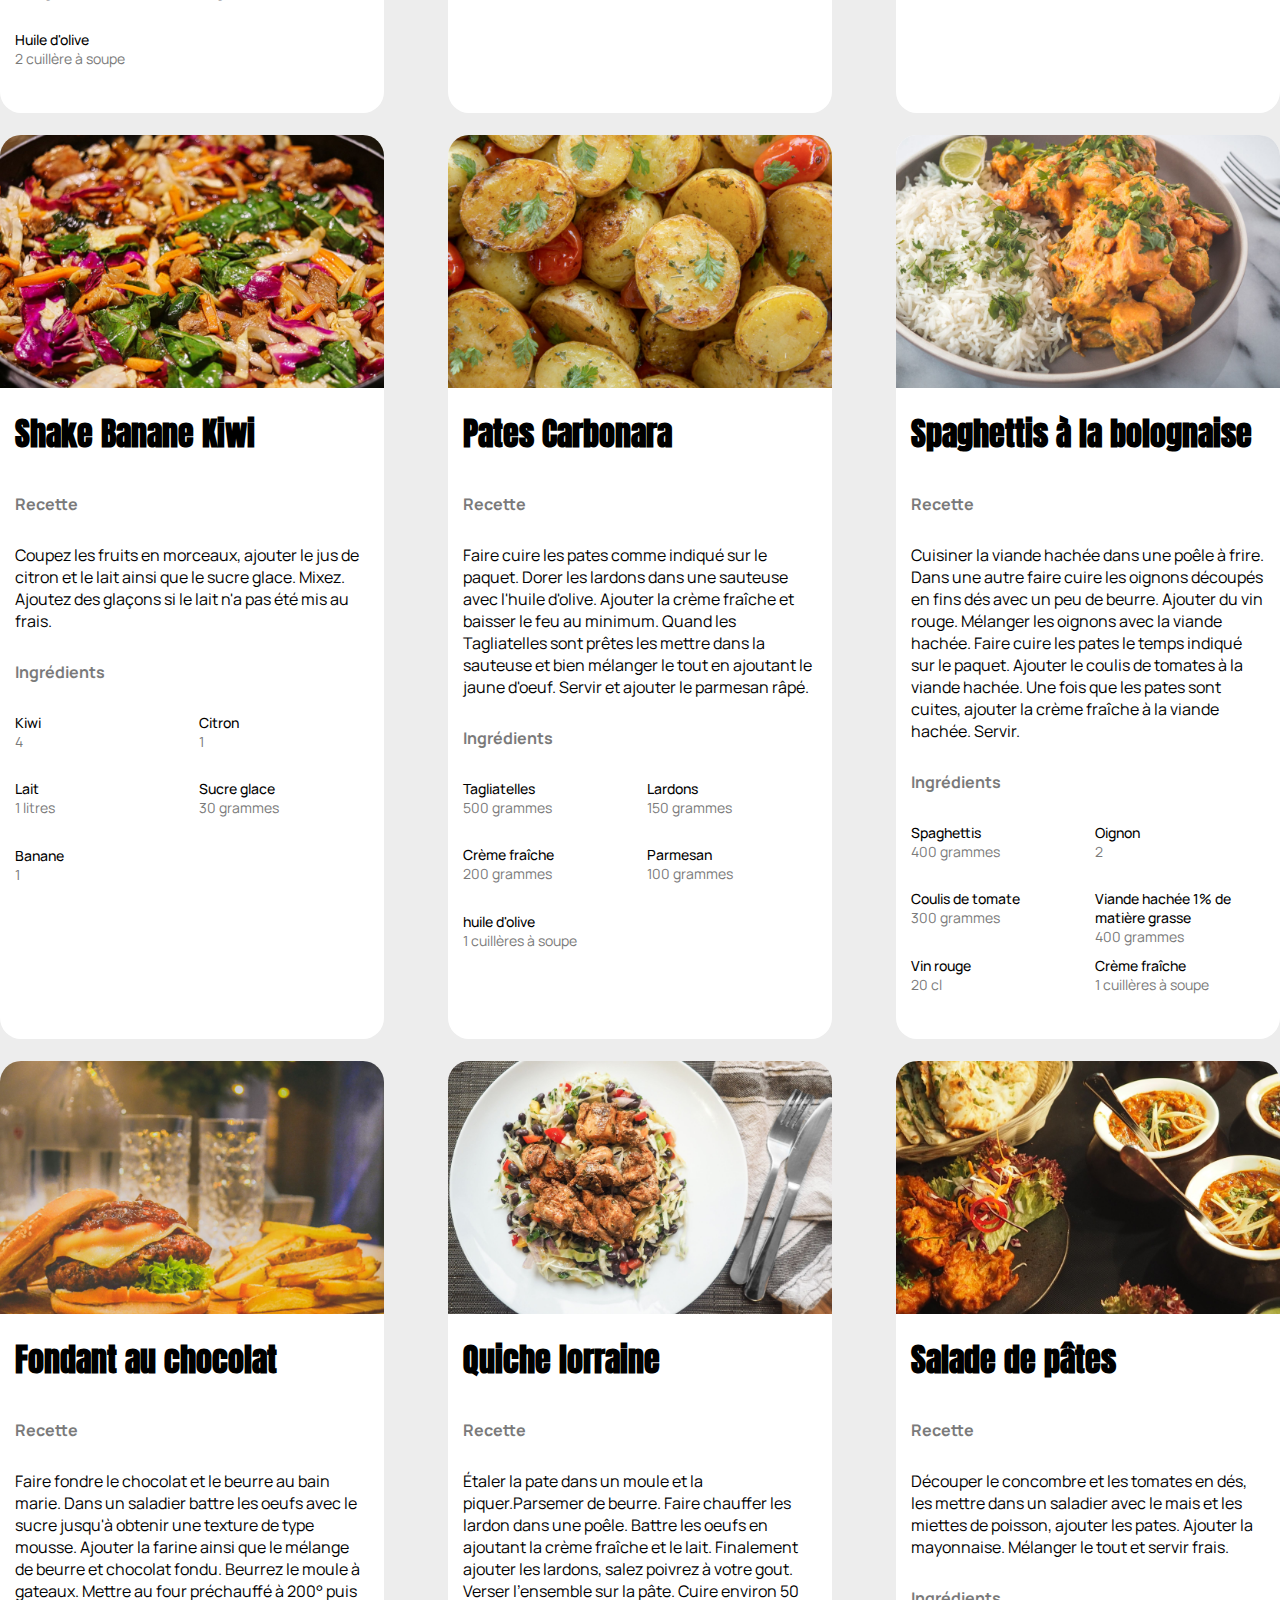
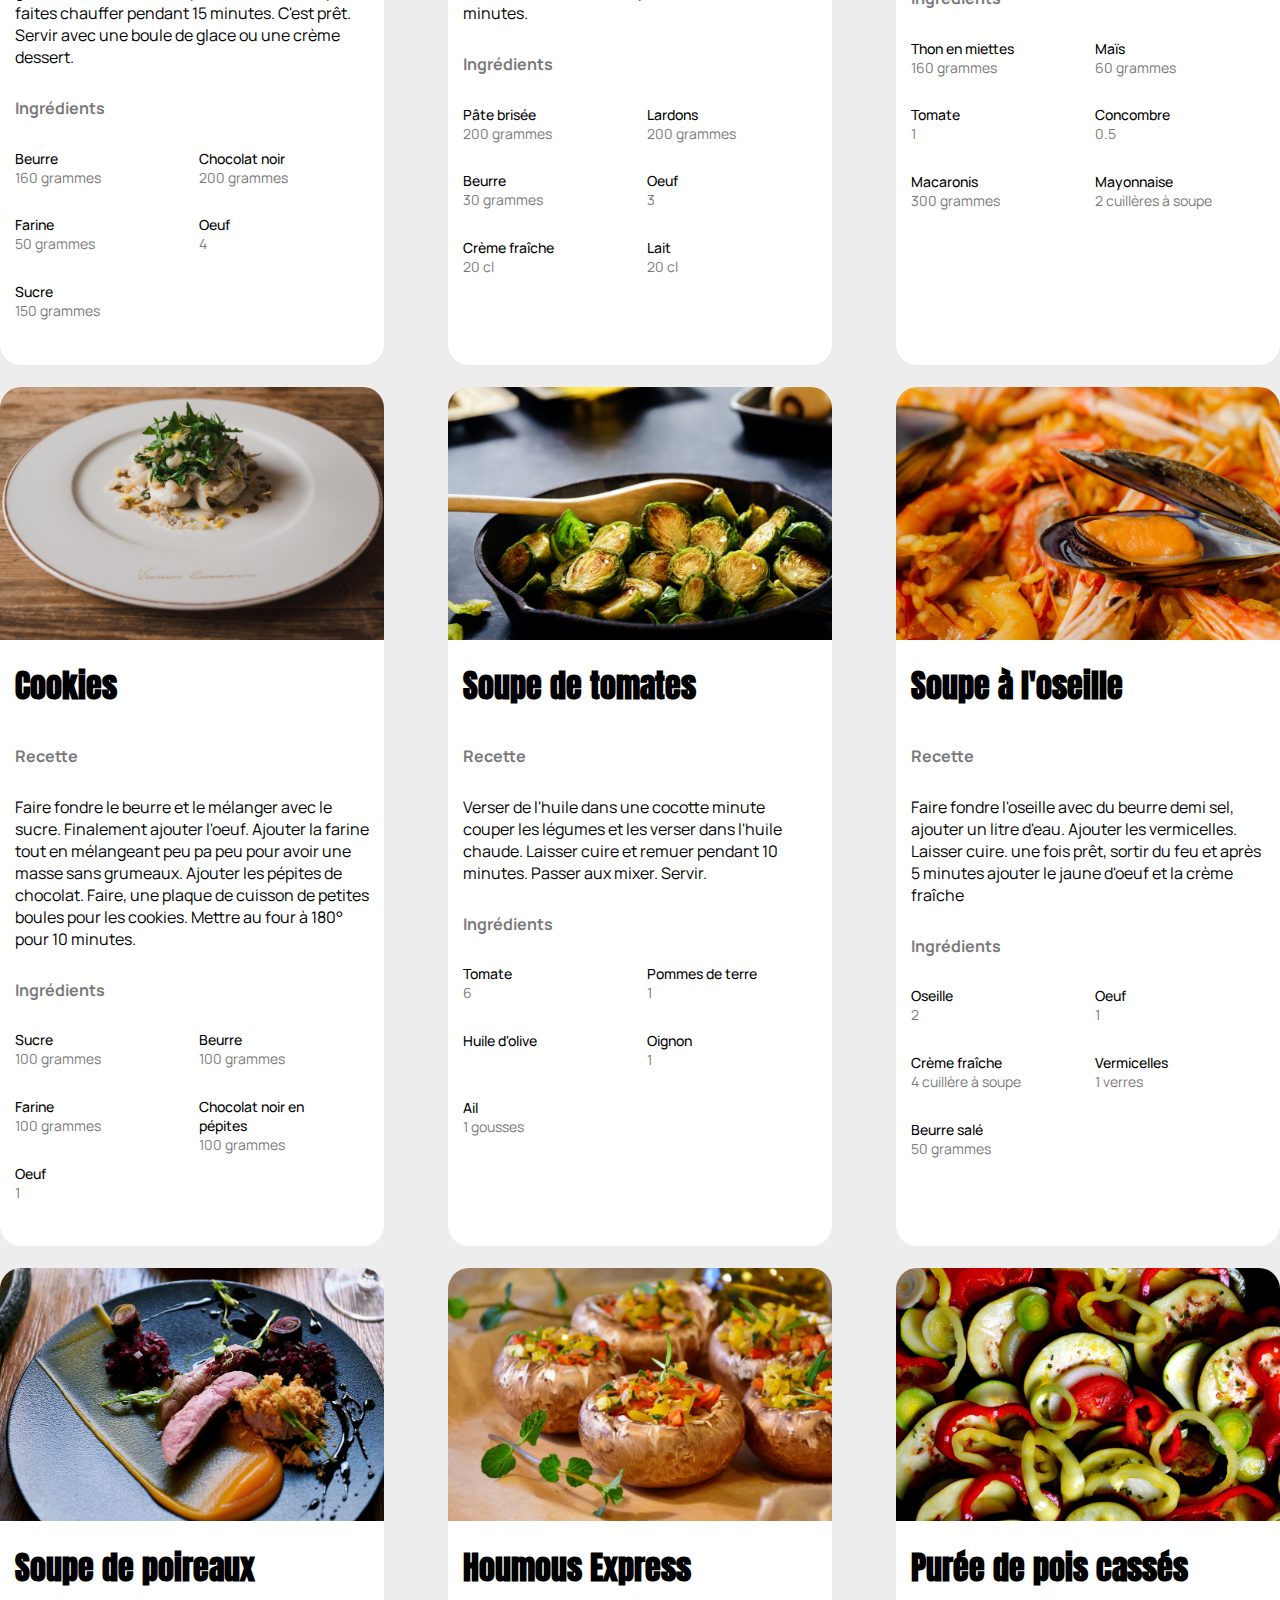
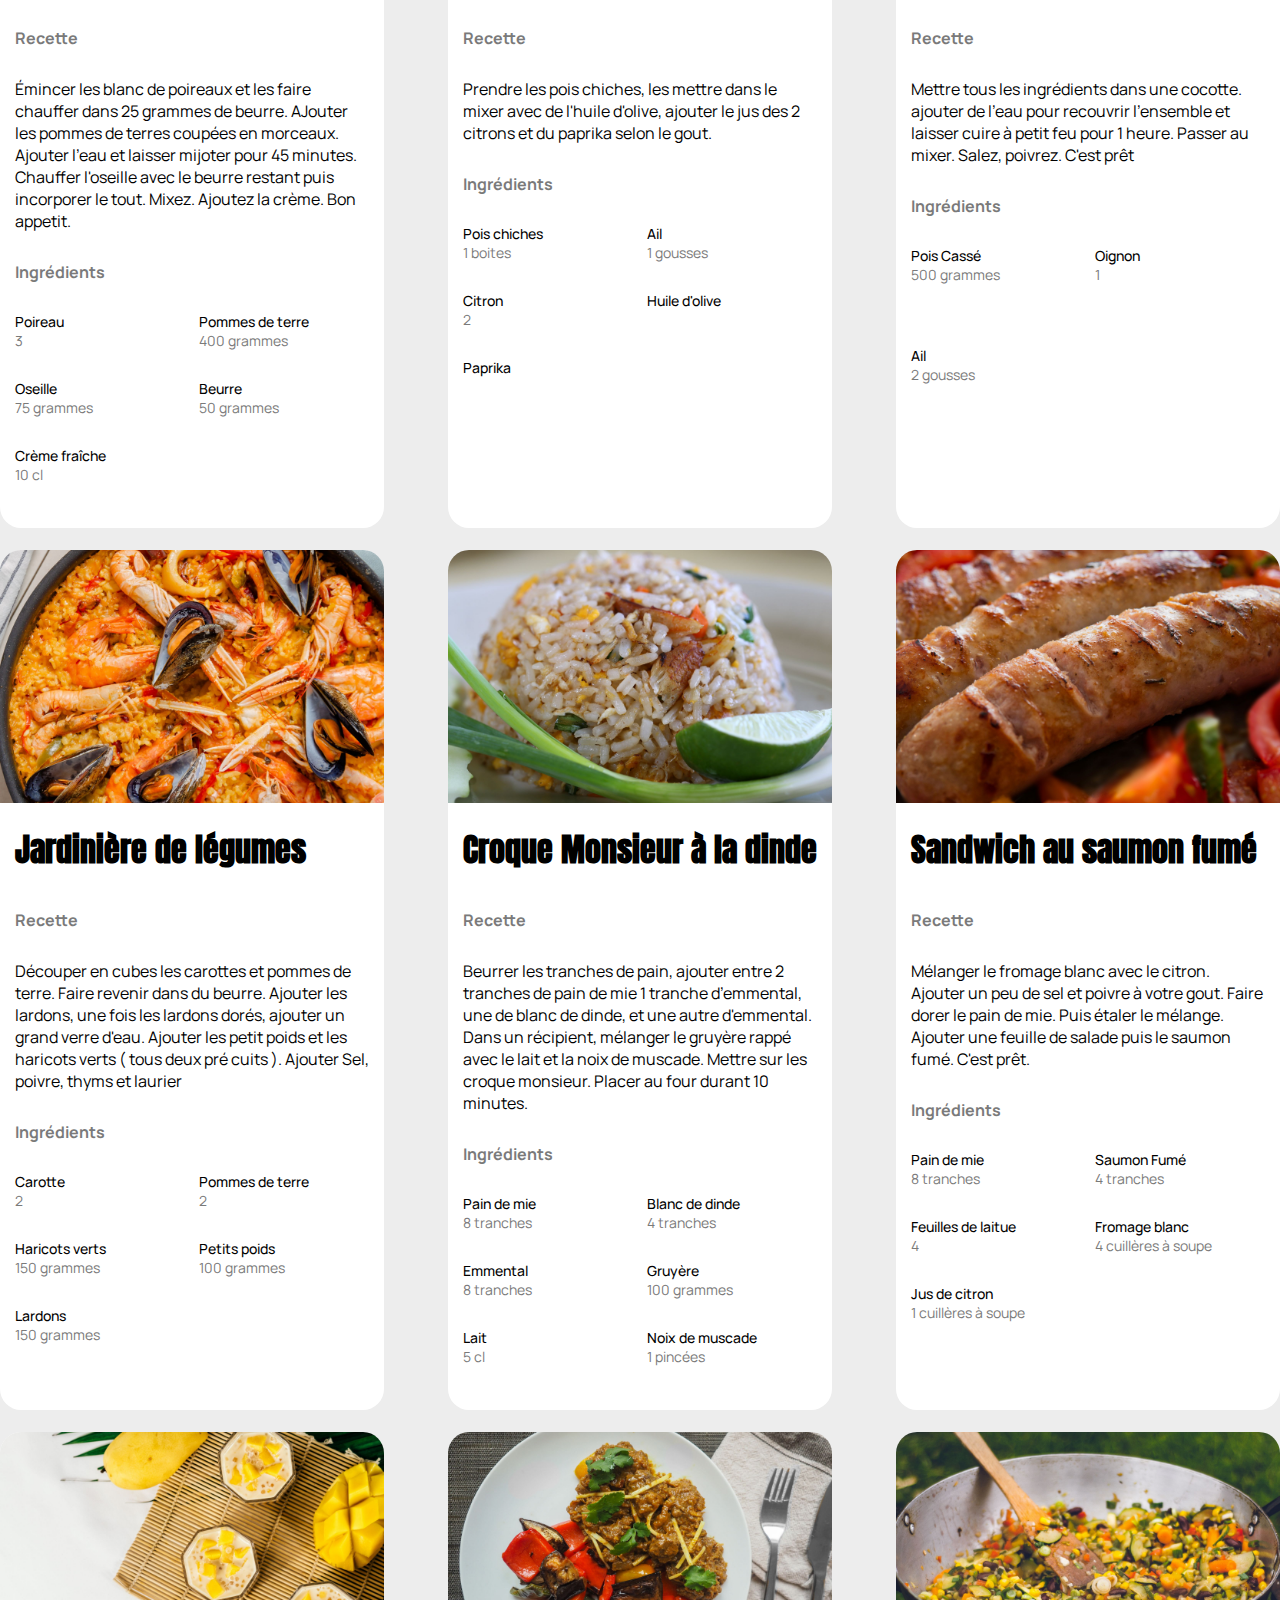
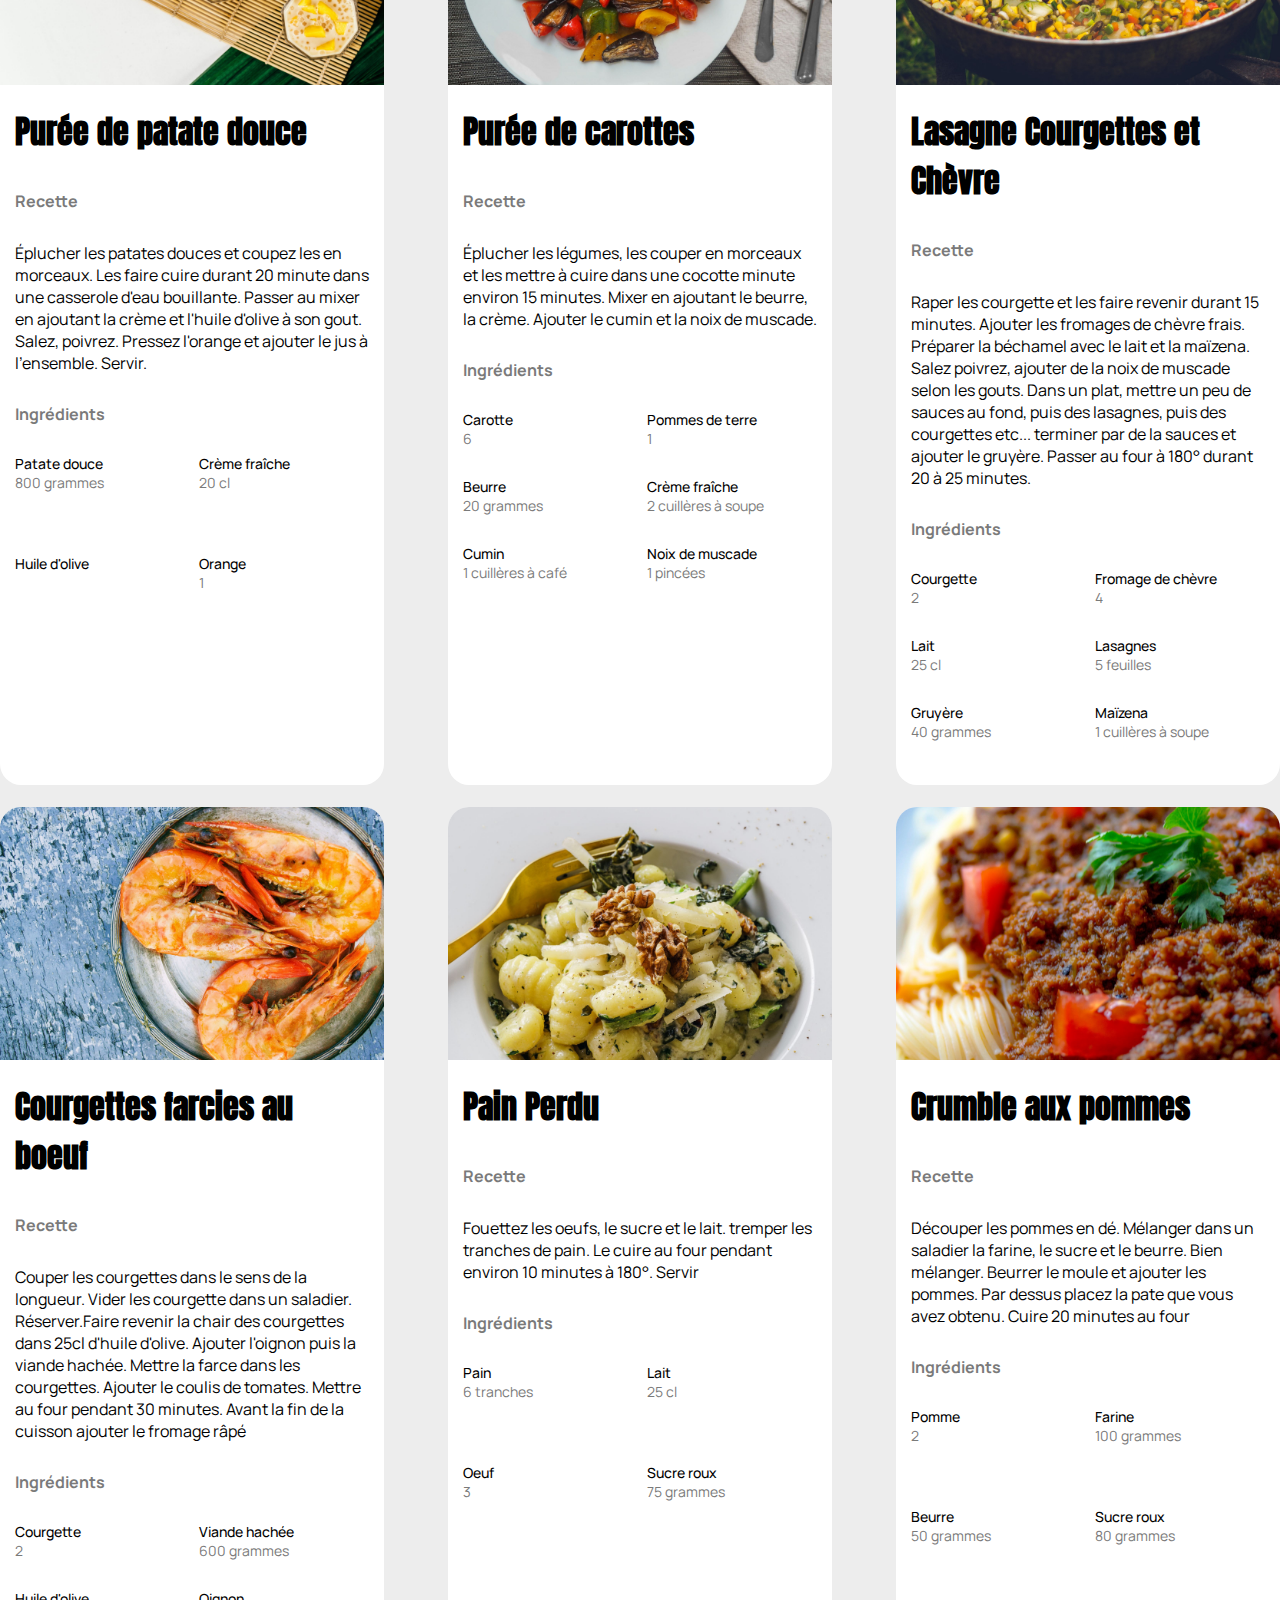
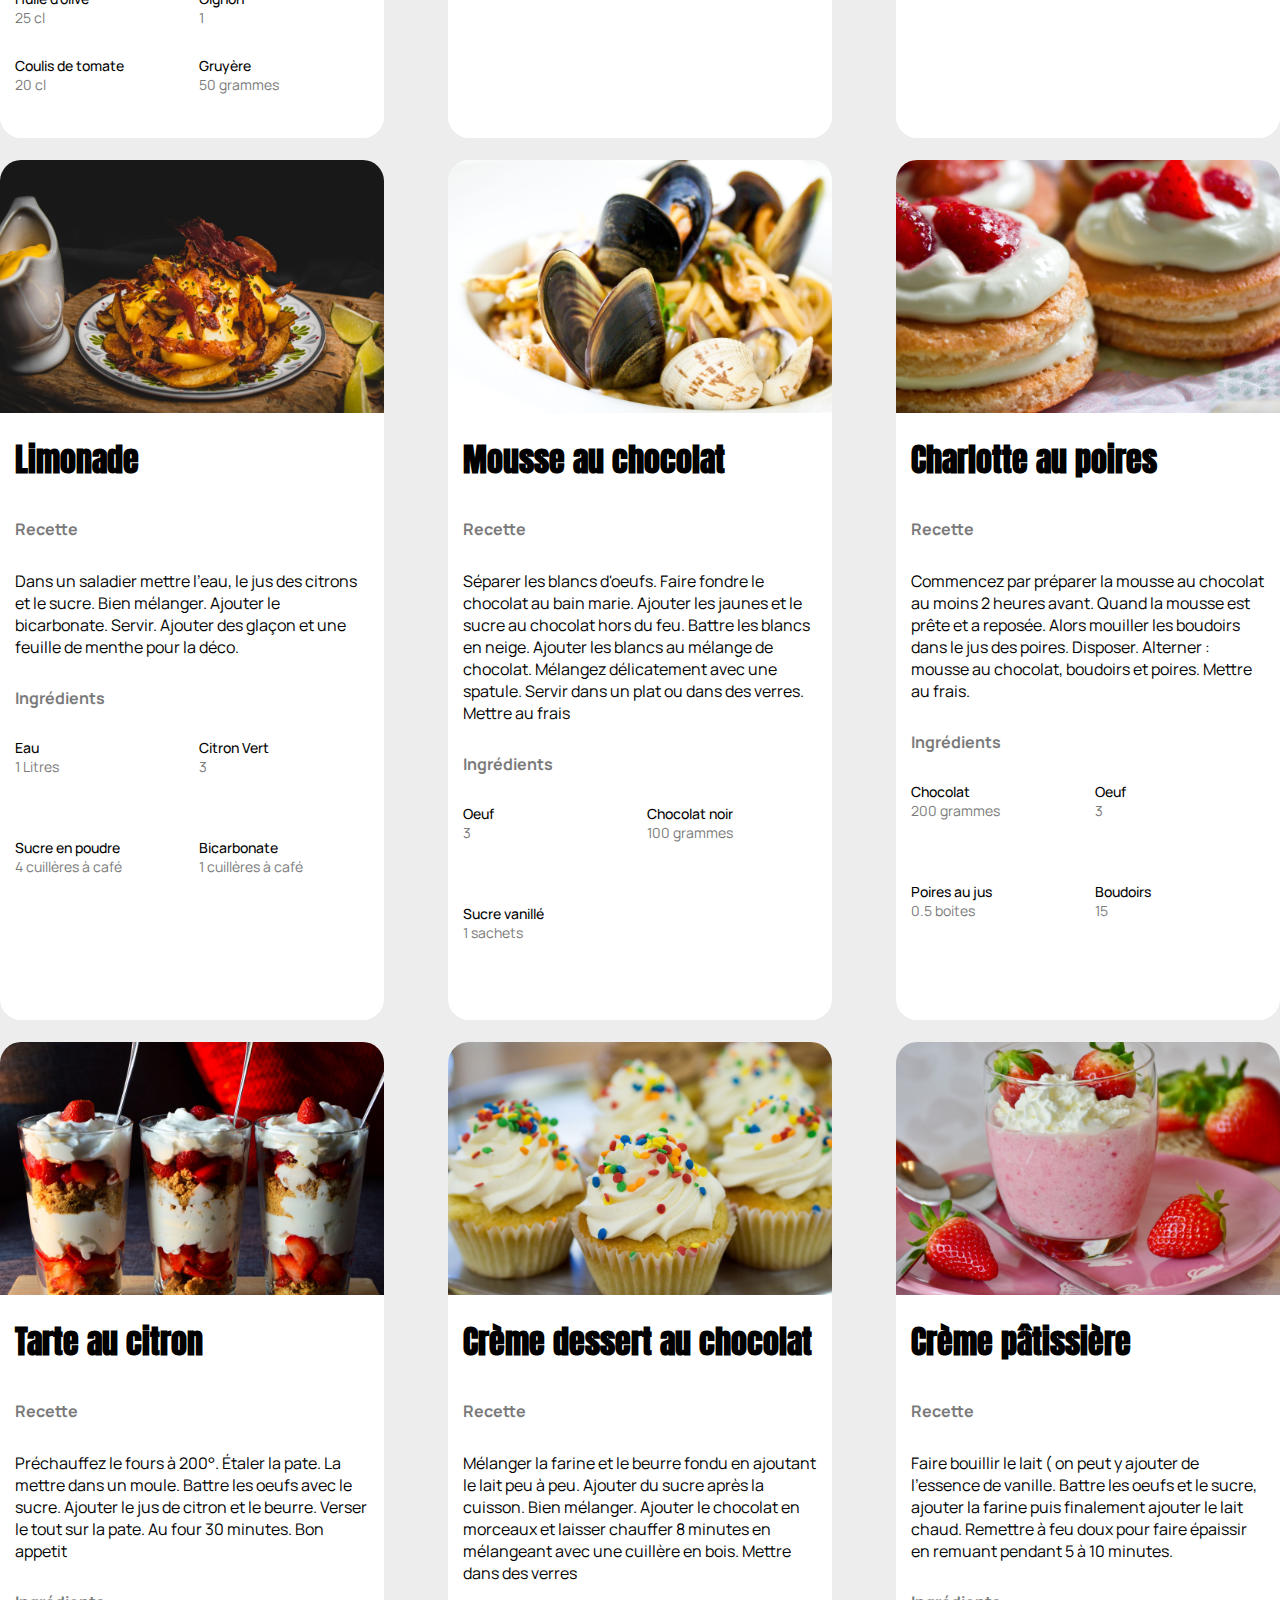
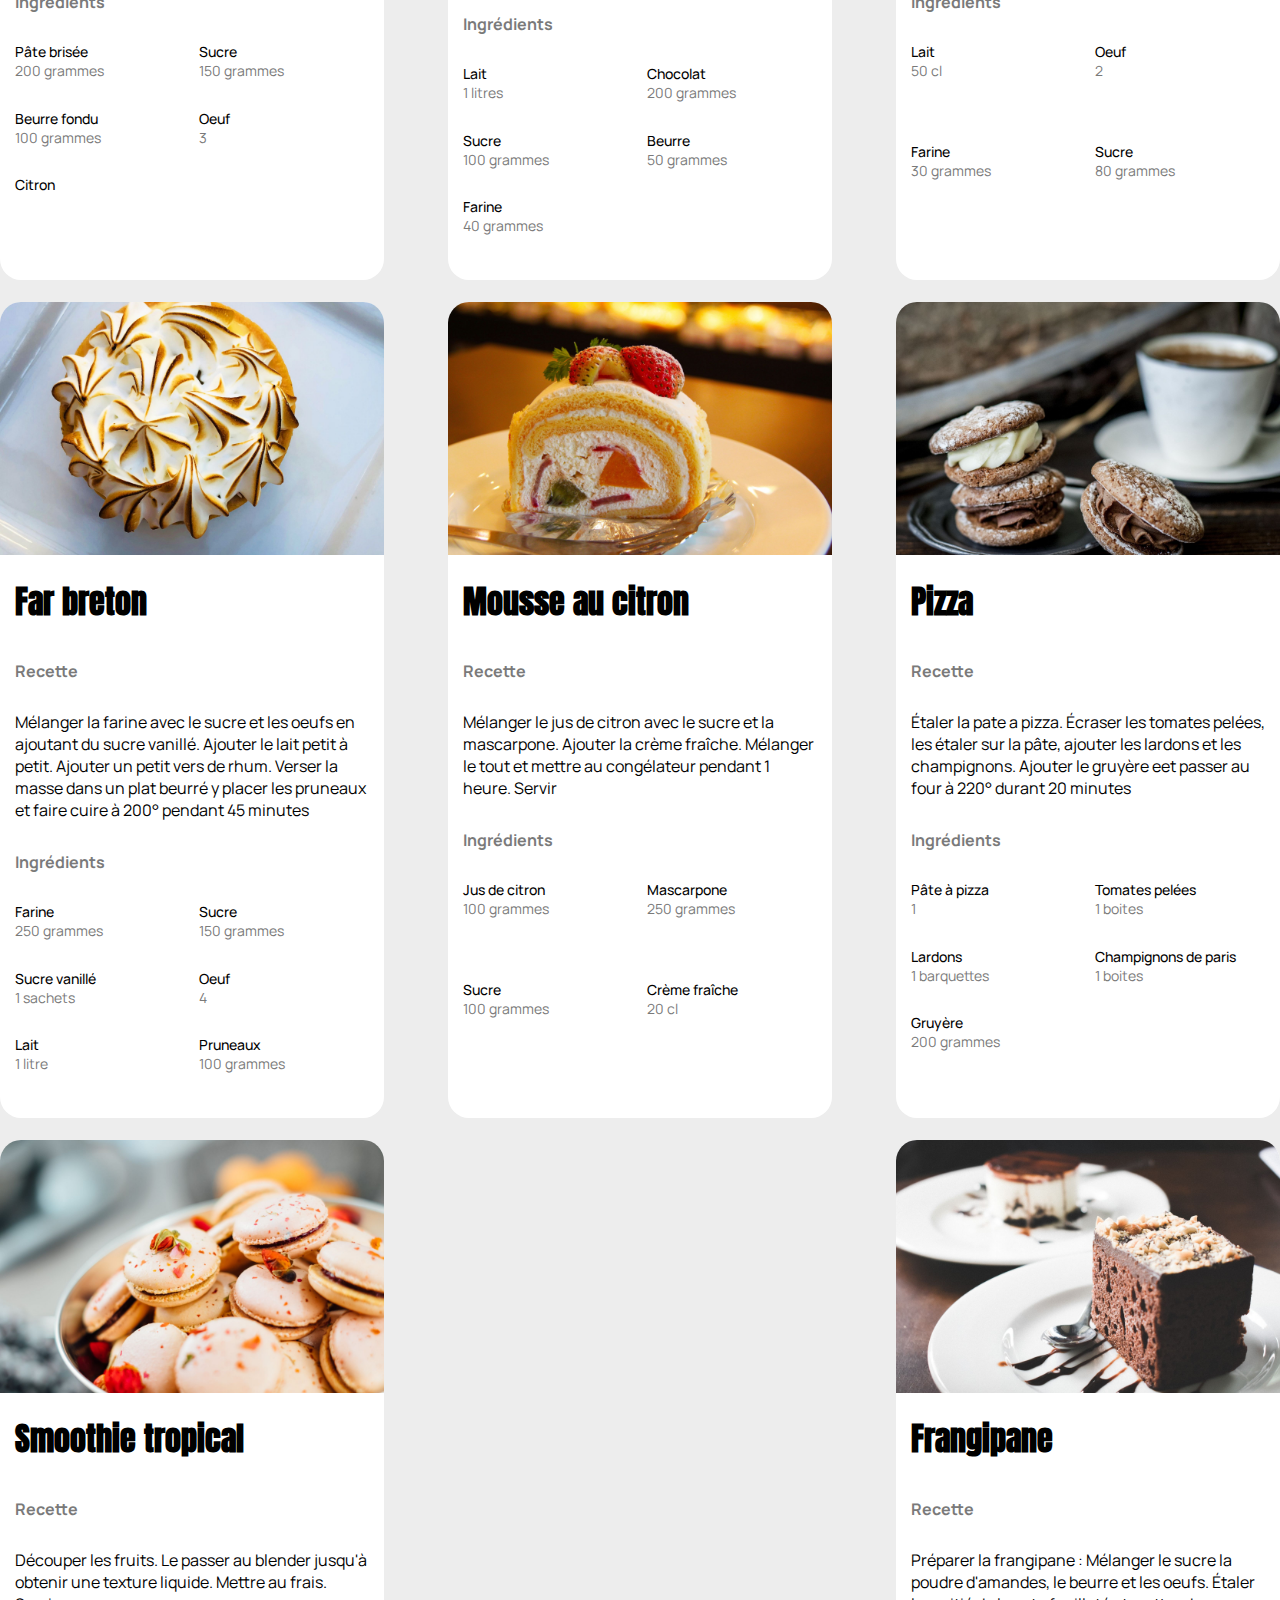
==== commit 2baea806: "Search with tags ingredients" ====
--- a/index.html
+++ b/index.html
@@ -25,52 +25,15 @@
     <!-- Select box ingredients -->
     <div class="selects">
         <div class="select-box-ingredients">
-            <!-- <div class="select-option">
-                <input type="text" placeholder="Select" id="soValue" readonly name="">
-            </div>
-            <div class="content">
-                <div class="search">
-                    <input type="text" id="optionSearch" placeholder="Search">
-                </div>
-                <ul class="options">
-                    <li>sauce</li>
-                    <li>moutarde</li>
-                    <li>mayo</li>
-                </ul>
-            </div> -->
+
         </div>
-        <!-- Select box ustensile -->
-        <!-- <div class="select-box">
-            <div class="select-option">
-                <input type="text" placeholder="Select" id="soValue" readonly name="">
-            </div>
-            <div class="content">
-                <div class="search">
-                    <input type="text" id="optionSearch" placeholder="Search">
-                </div>
-                <ul class="options">
-                    <li>sauce</li>
-                    <li>moutarde</li>
-                    <li>mayo</li>
-                </ul>
-            </div>
-        </div> -->
-        <!-- Select box appareils -->
-        <!-- <div class="select-box-appareils">
-            <div class="select-option">
-                <input type="text" placeholder="Select" id="soValue" readonly name="">
-            </div>
-            <div class="content">
-                <div class="search">
-                    <input type="text" id="optionSearch" placeholder="Search">
-                </div>
-                <ul class="options">
-                    <li>sauce</li>
-                    <li>moutarde</li>
-                    <li>mayo</li>
-                </ul>
-            </div>
-        </div> -->
+        <div class="select-box-ustensils">
+
+        </div>
+        <div class="select-box-appliance">
+
+        </div>
+
     </div>
     <div class="tags"></div>
     <div class="recipesContainer"></div>
--- a/index.css
+++ b/index.css
@@ -64,7 +64,9 @@
     justify-content: space-around;
 }
 
-.select-box-ingredients {
+.select-box-ingredients,
+.select-box-ustensils,
+.select-box-appliance {
     margin-top: 15px;
     width: 22%;
 }
@@ -164,21 +166,24 @@
 }
 
 .select-box-ingredients.active .content,
-.select-box.active .content {
+.select-box-ustensils.active .content,
+.select-box-appliance.active .content {
     display: block;
     border: 1px solid black;
     border-top: none;
     padding: 15px 20px;
-    width: 100%;
+    width: 22%;
 }
 
 .select-box-ingredients.active .select-option::after,
-.select-box.active .select-option::after {
+.select-box-ustensils.active .select-option::after,
+.select-box-appliance.active .select-option::after {
     transform: rotate(-180deg);
 }
 
 .select-box-ingredients.active .select-option input,
-.select-box.active .select-option input {
+.select-box-ustensils.active .select-option input,
+.select-box-appliance.active .select-option input {
     border-bottom: none;
     border-radius: 5px 5px 0px 0px;
 }
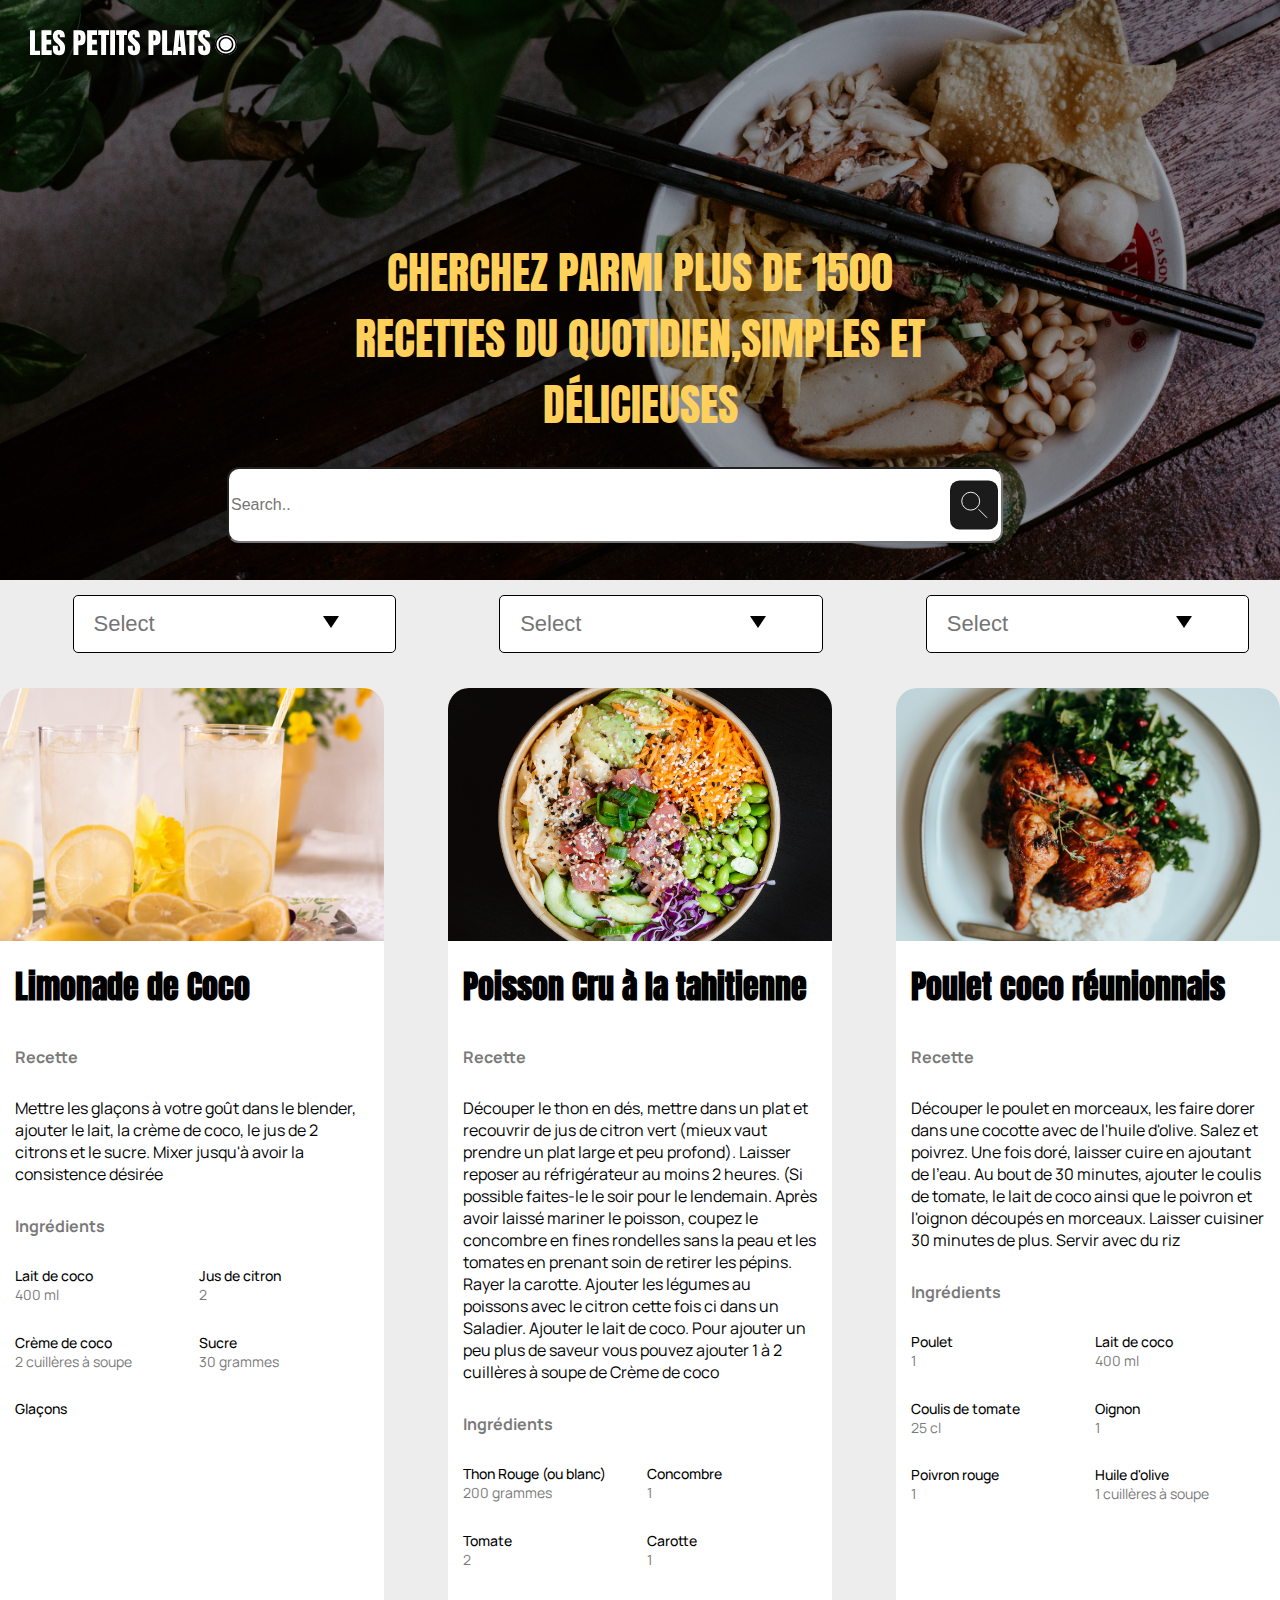
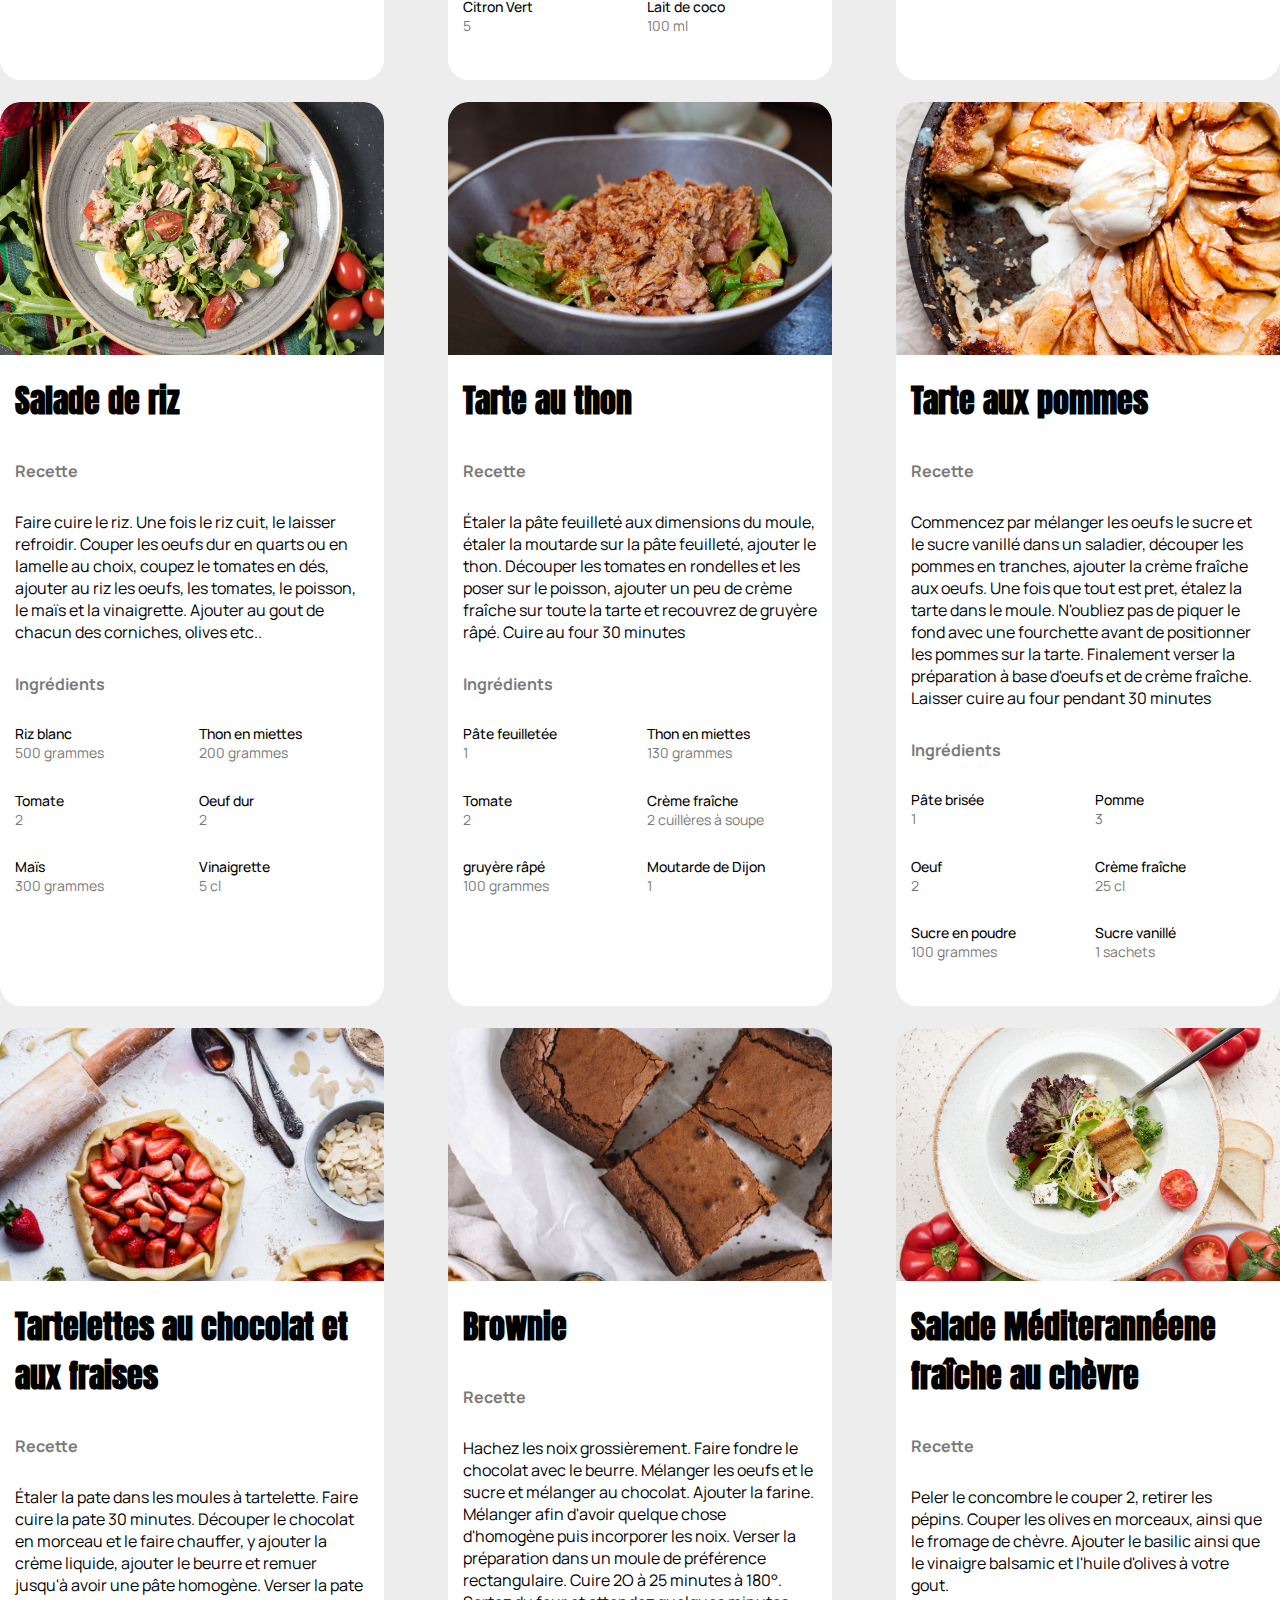
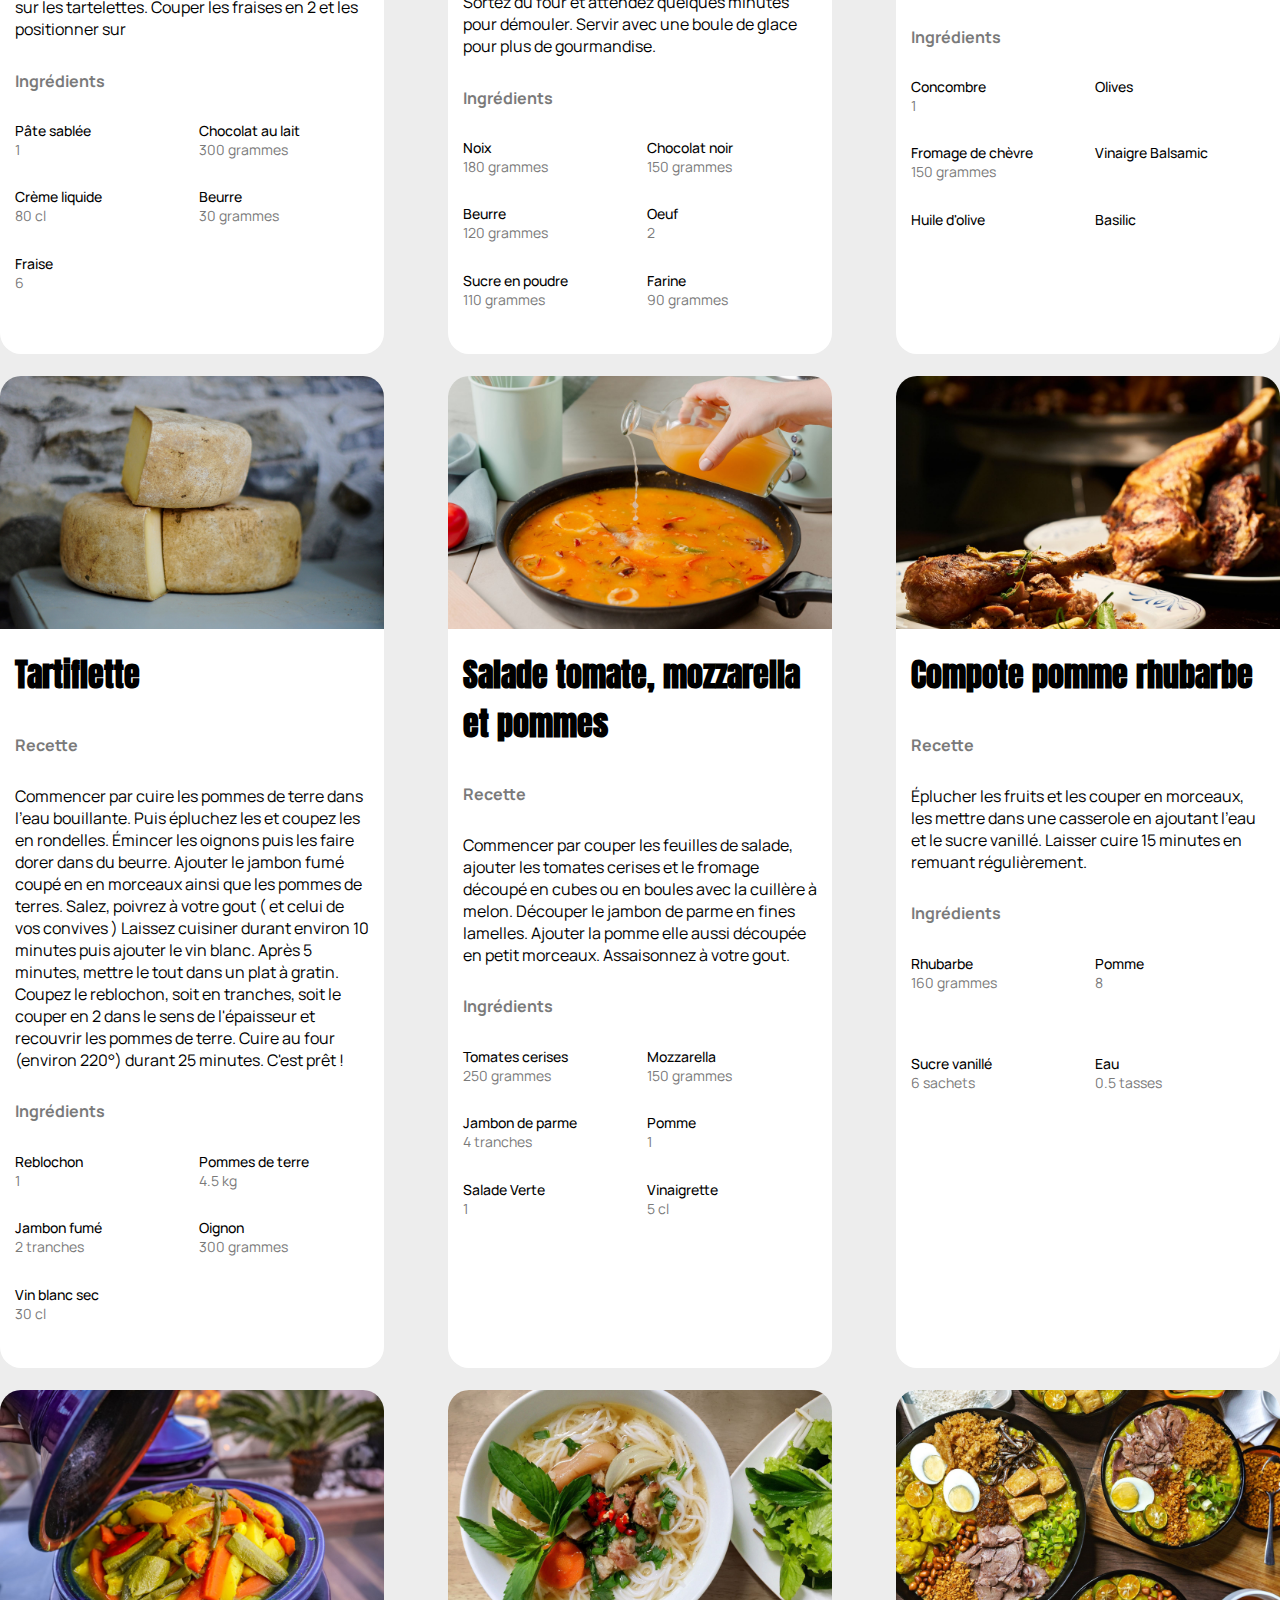
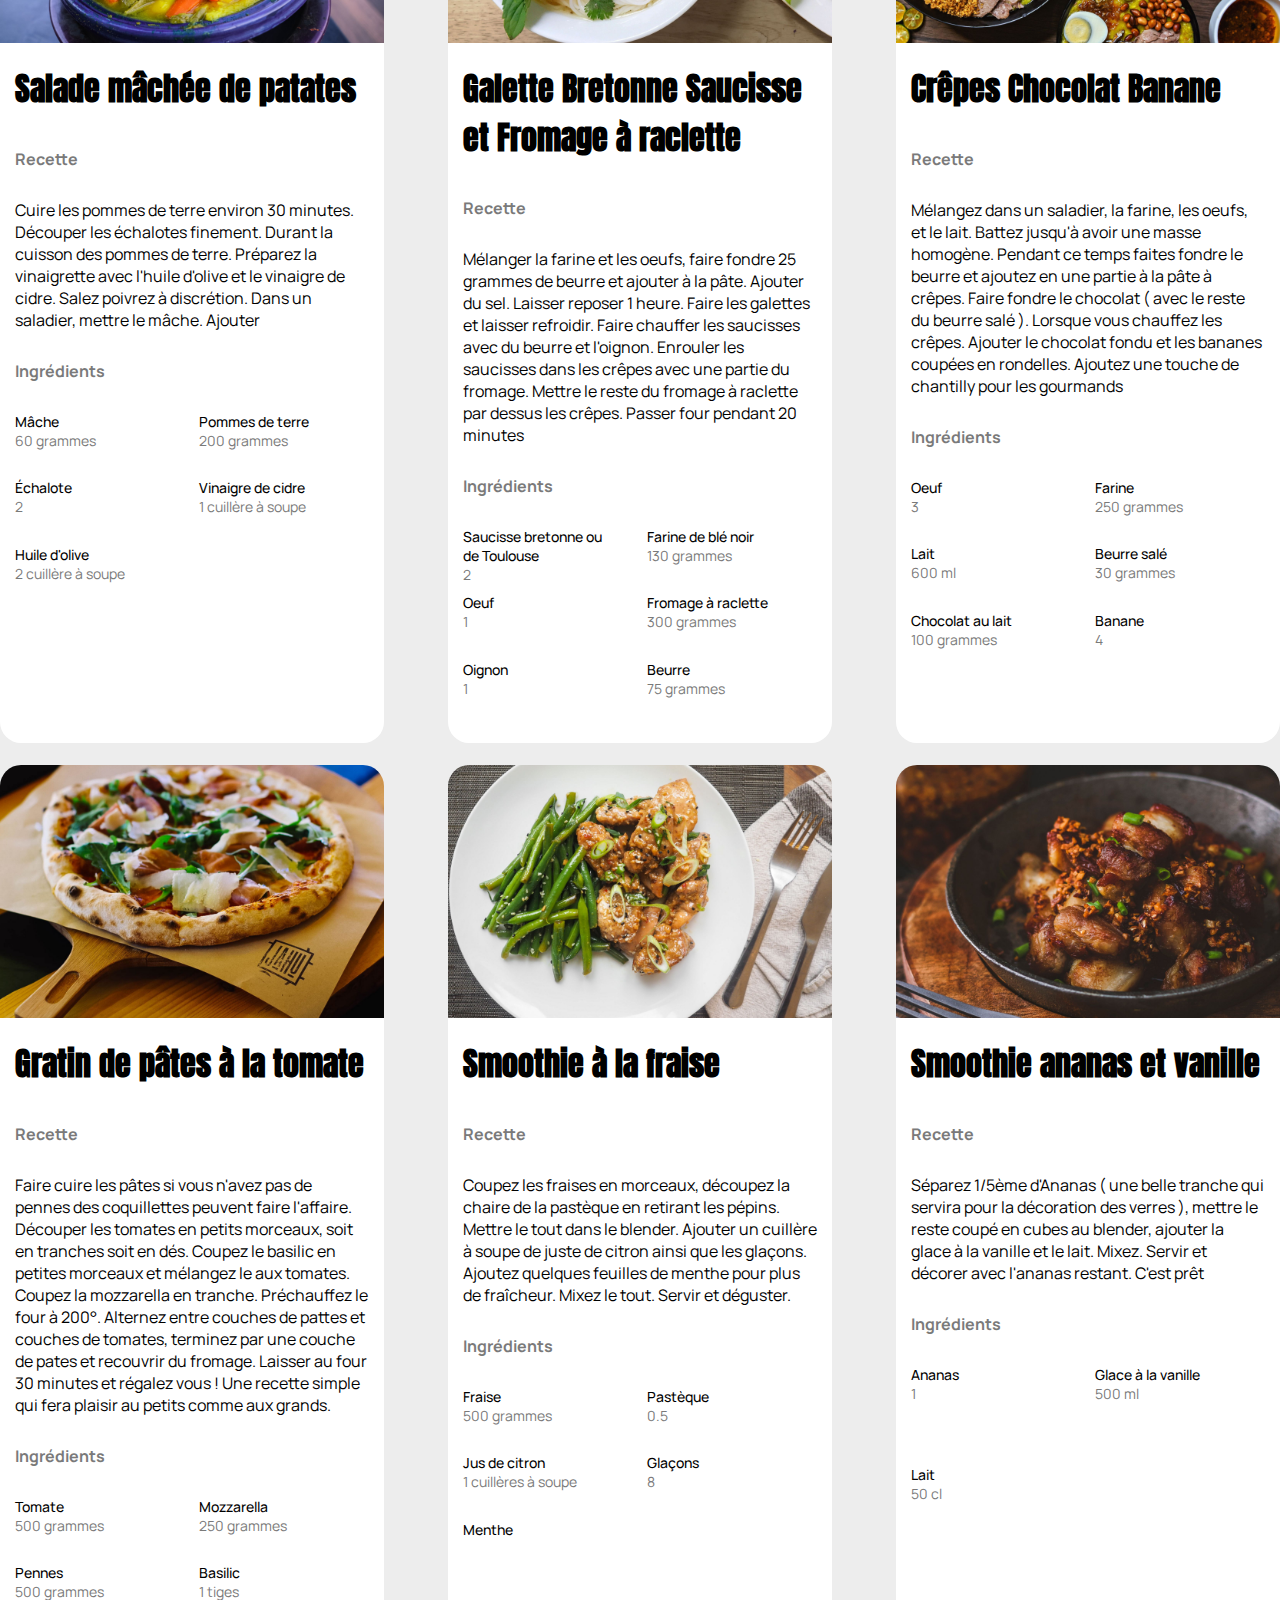
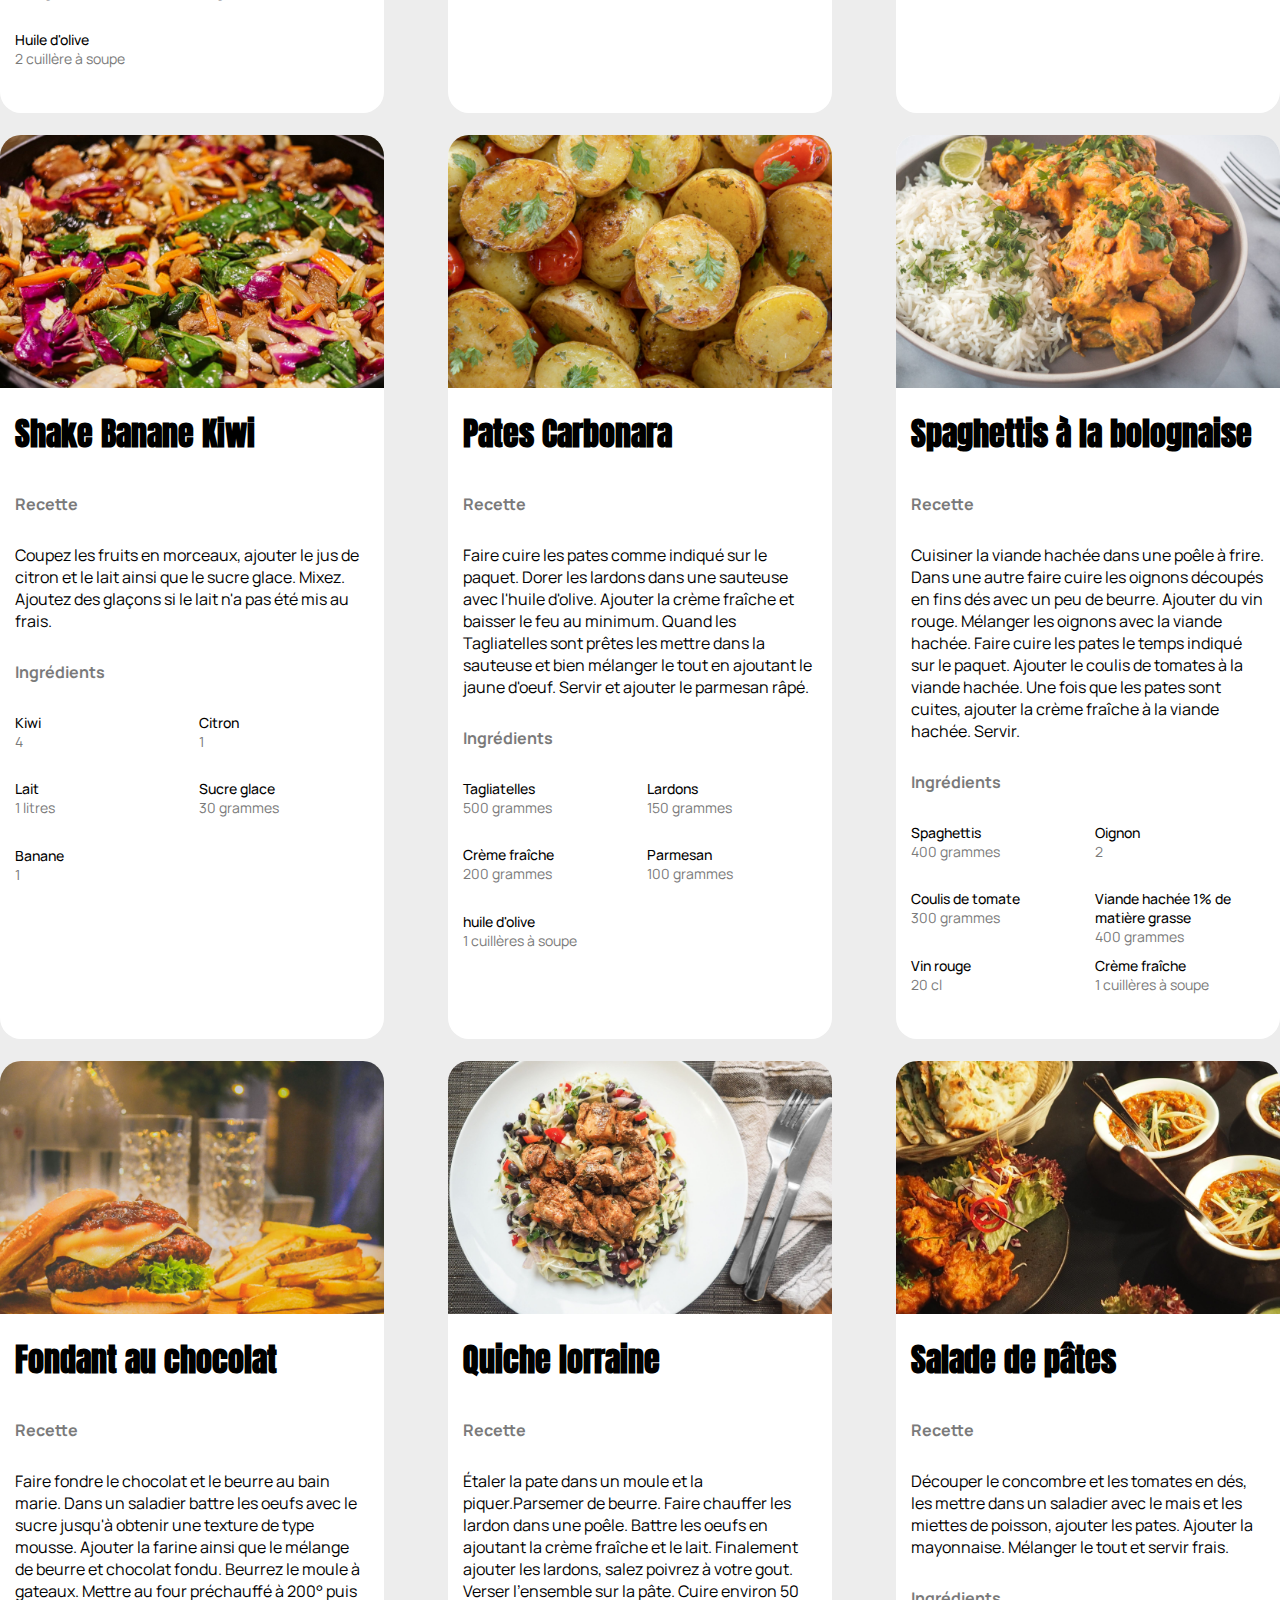
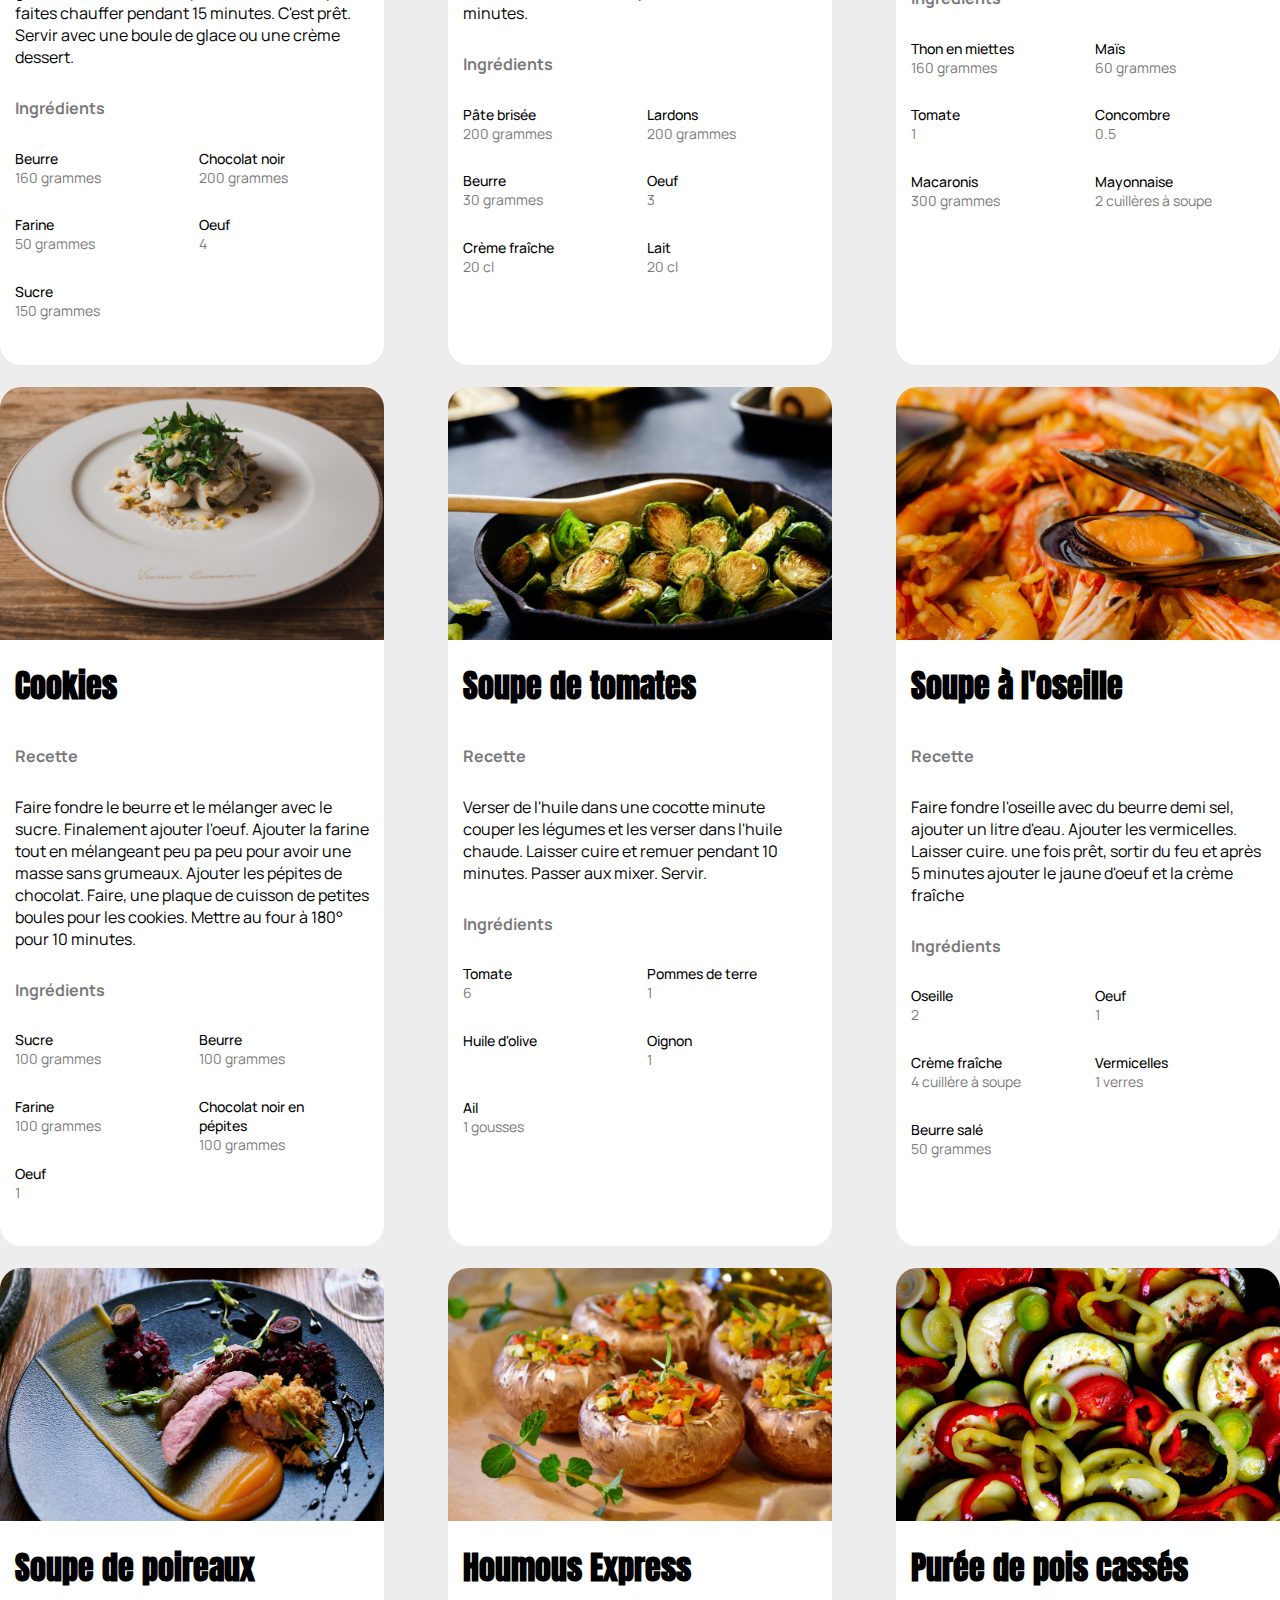
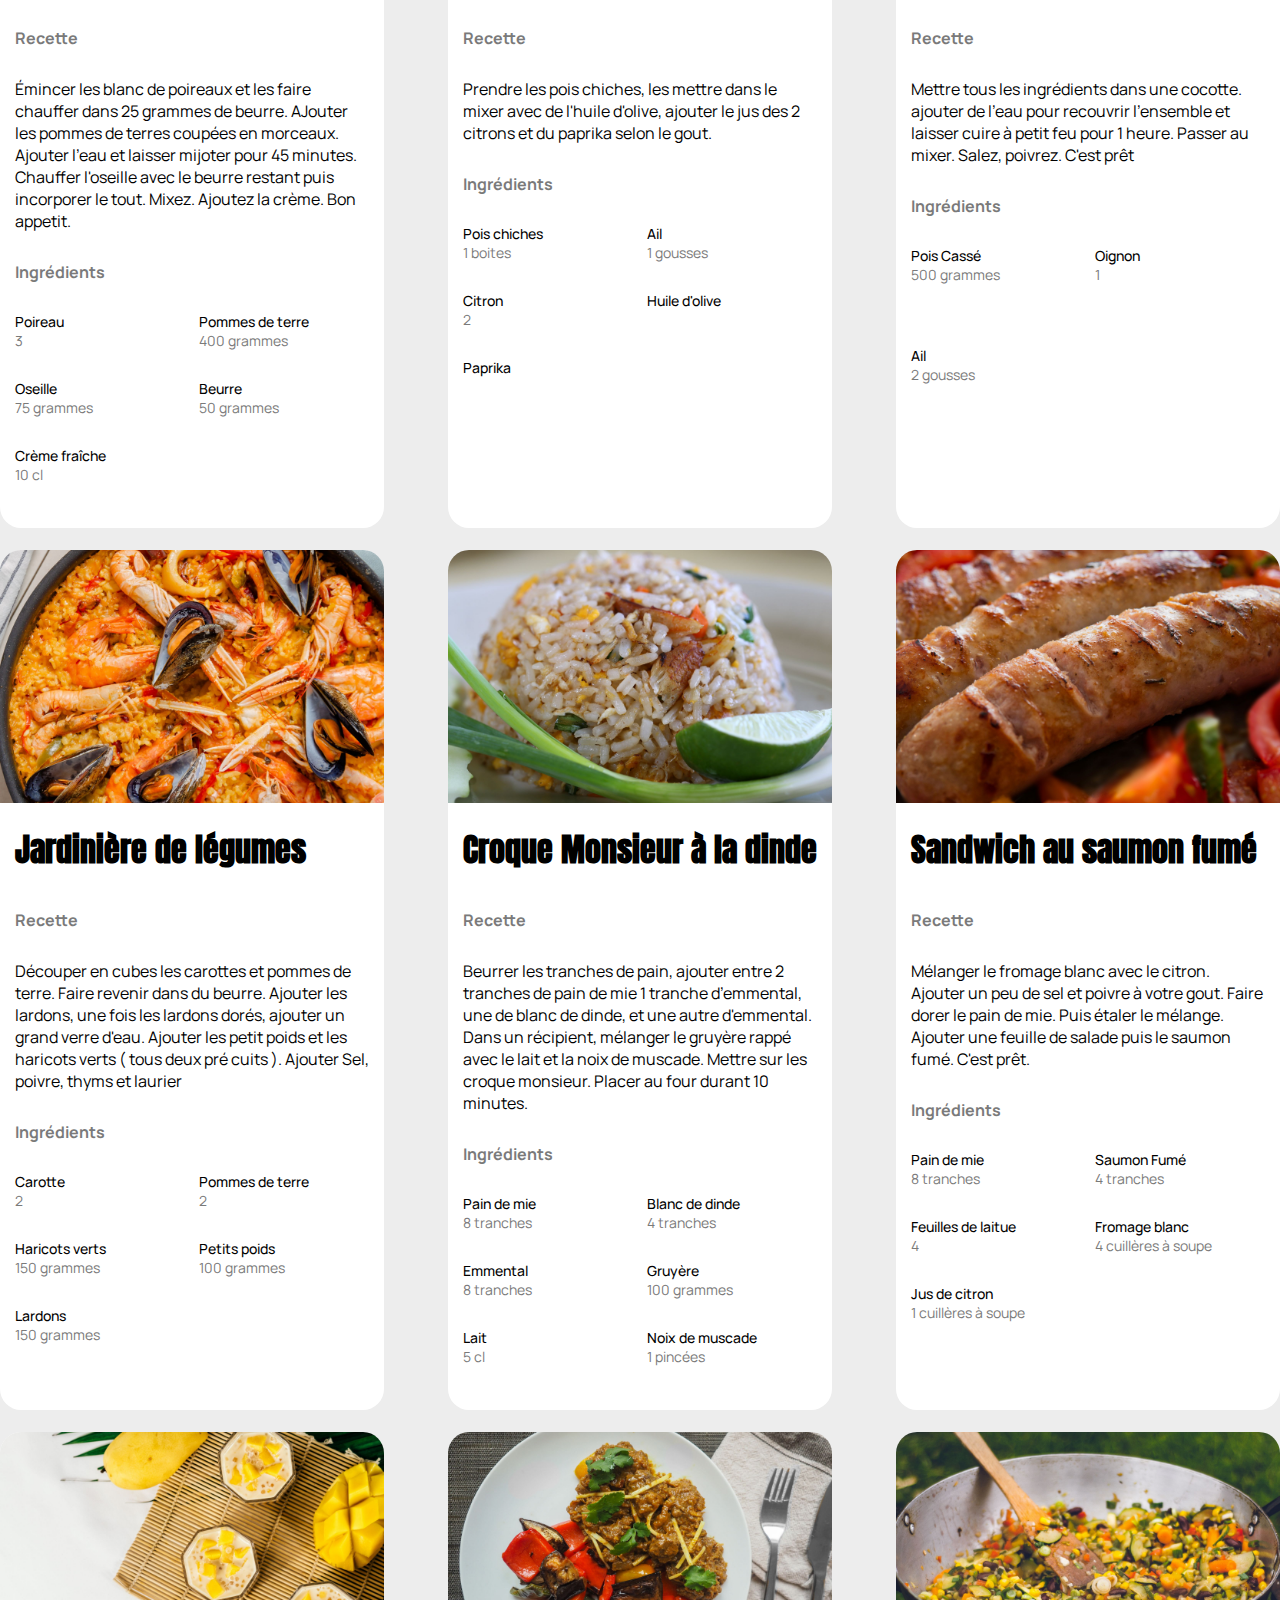
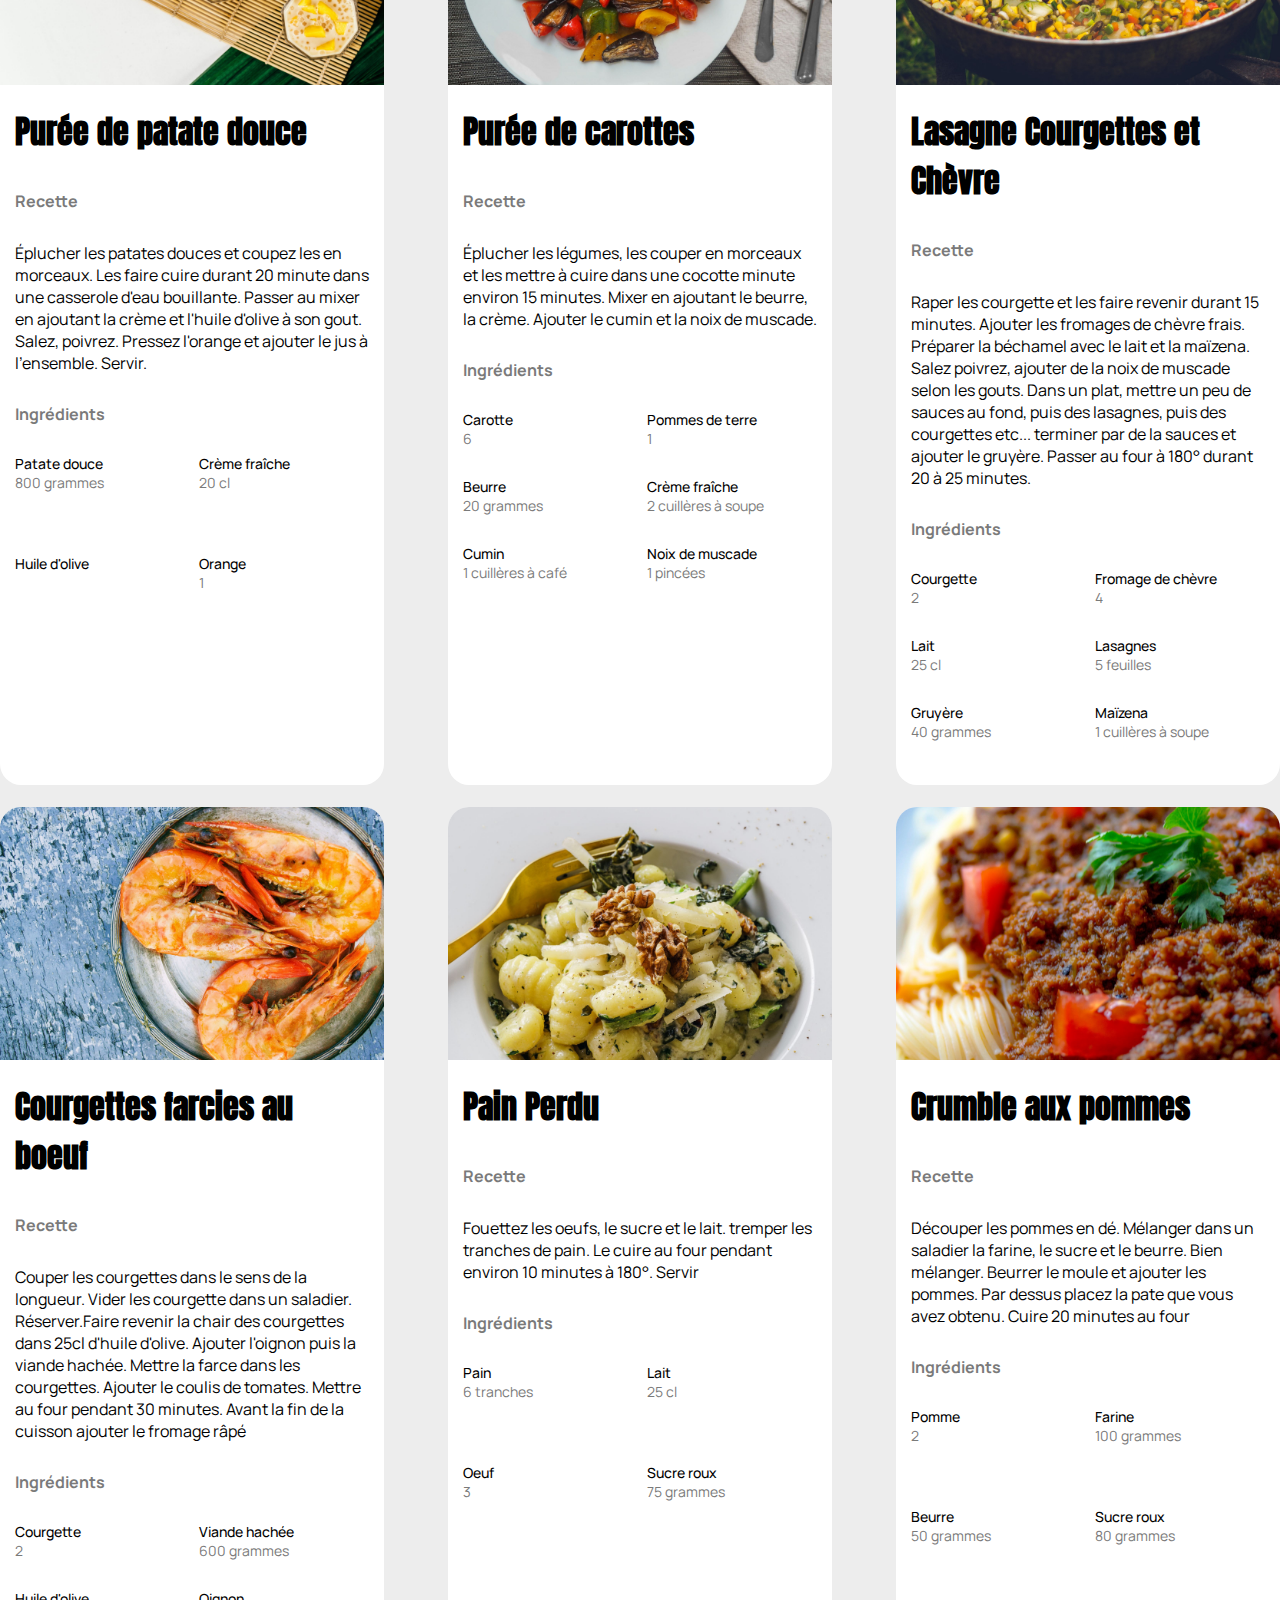
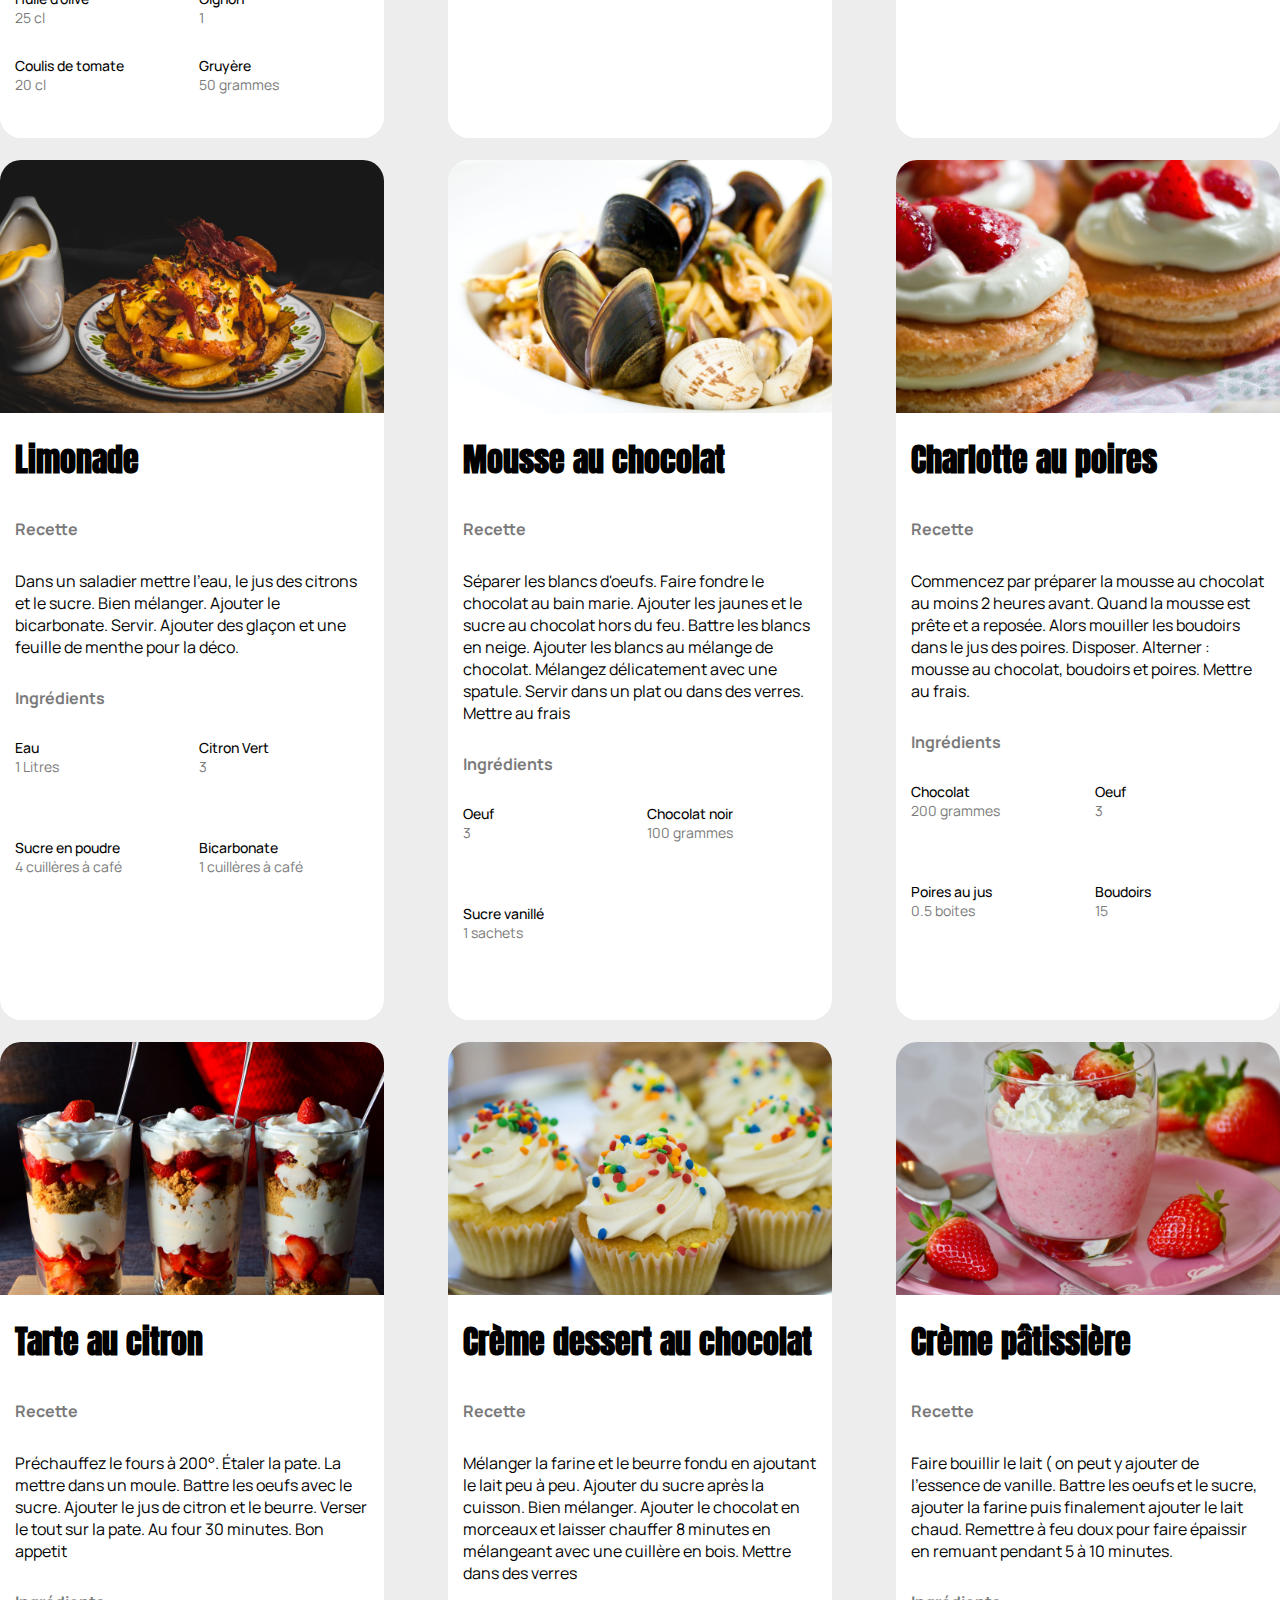
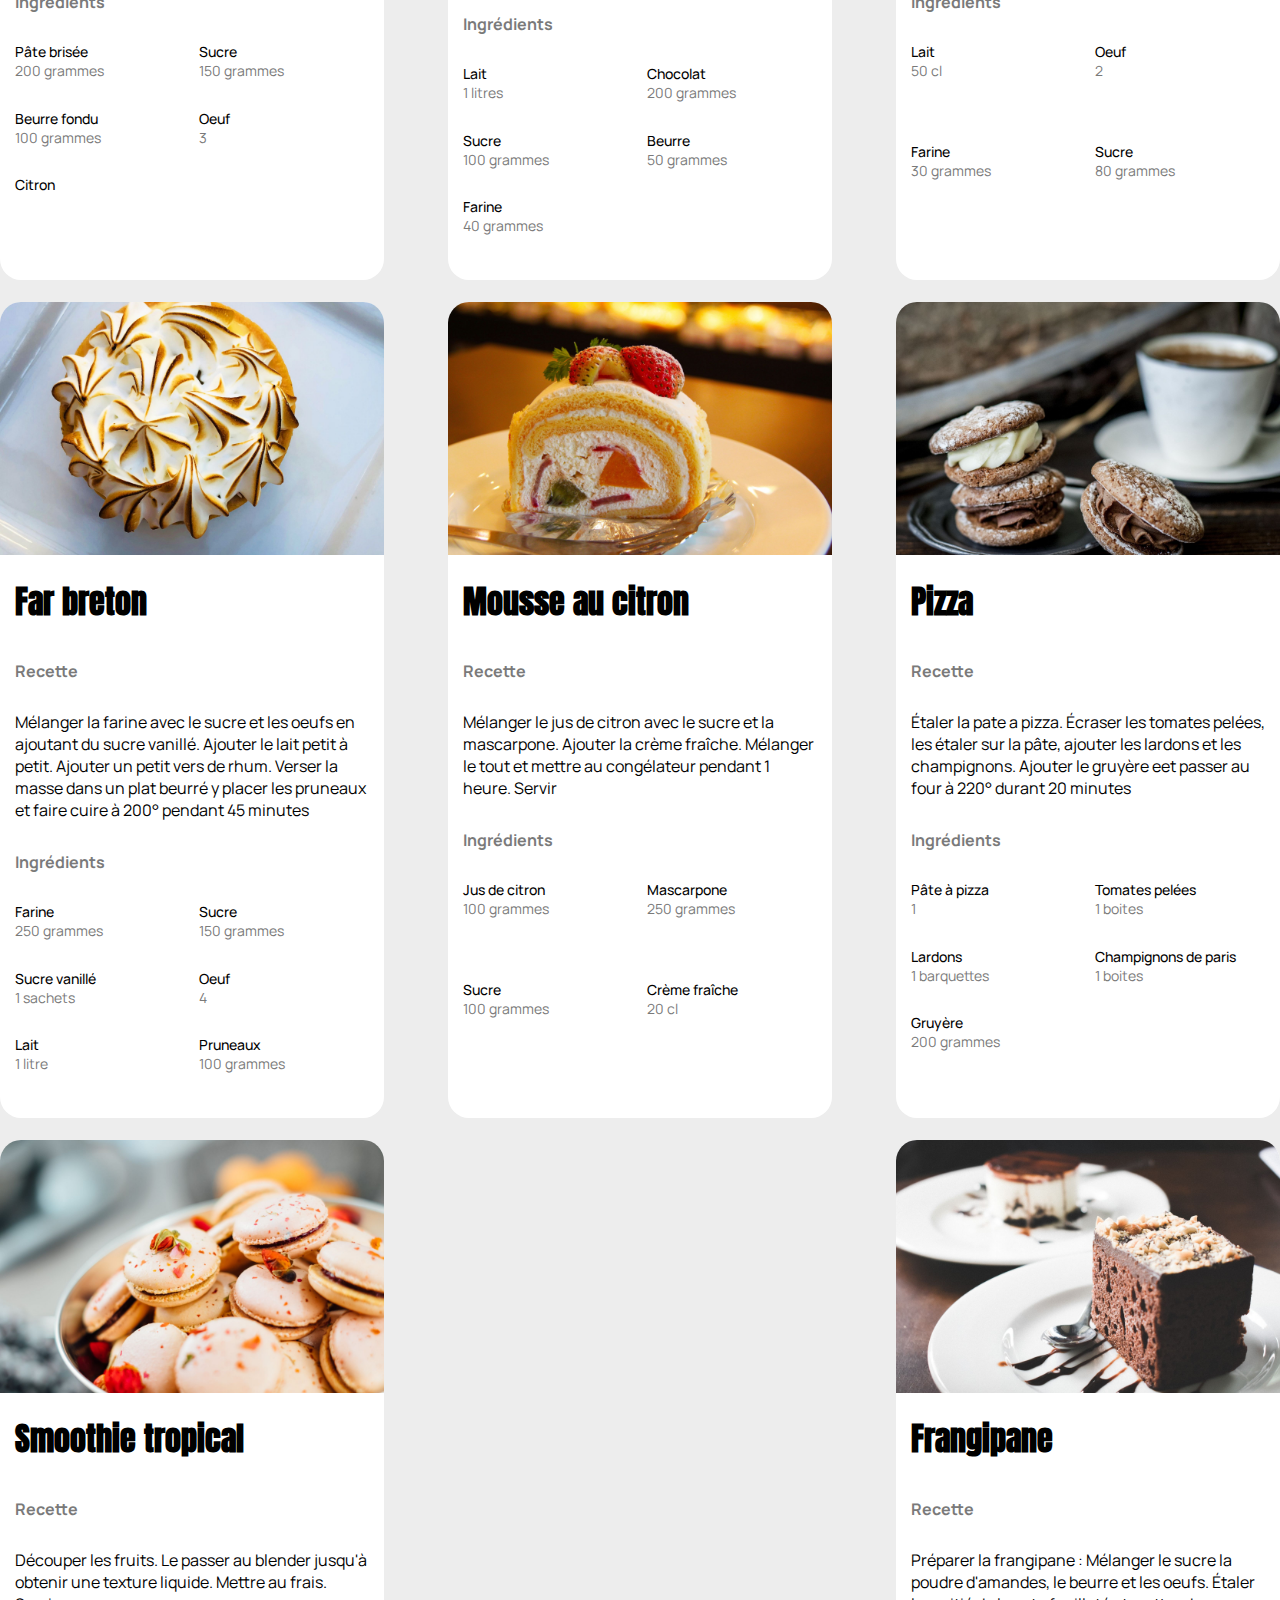
==== commit 3f0b75af: "Class Search et recherche textuelle" ====
--- a/index.html
+++ b/index.html
@@ -8,7 +8,8 @@
     <link rel="preconnect" href="https://fonts.googleapis.com">
     <link rel="preconnect" href="https://fonts.gstatic.com" crossorigin>
     <link href="https://fonts.googleapis.com/css2?family=Anton&family=Manrope&display=swap" rel="stylesheet">
-
+    <!-- <link href="https://cdn.jsdelivr.net/npm/bootstrap@5.3.2/dist/css/bootstrap.min.css" rel="stylesheet"
+        integrity="sha384-T3c6CoIi6uLrA9TneNEoa7RxnatzjcDSCmG1MXxSR1GAsXEV/Dwwykc2MPK8M2HN" crossorigin="anonymous"> -->
     <title>Les petits plats</title>
 </head>
 
@@ -16,10 +17,25 @@
     <header>
         <svg class="logo"></svg>
         <h1>CHERCHEZ PARMI PLUS DE 1500 RECETTES DU QUOTIDIEN,SIMPLES ET DÉLICIEUSES</h1>
-        <div class="searchBarre"><label for="recipeSearch"></label>
-            <input type="search" id="recipeSearch">
+        <div id="myDropdown">
+            <input type="text" placeholder="Search.." id="myInput" pattern="[a-zA-Z]{3,}">
             <svg class="loop"></svg>
+            <ul class="dropdown-content">
+                <!-- <a href="#about">About</a>
+                <a href="#base">Base</a>
+                <a href="#blog">Blog</a>
+                <a href="#contact">Contact</a>
+                <a href="#custom">Custom</a>
+                <a href="#support">Support</a>
+                <a href="#tools">Tools</a> -->
+            </ul>
+
         </div>
+
+
+
+
+
 
     </header>
     <!-- Select box ingredients -->
@@ -39,10 +55,14 @@
     <div class="recipesContainer"></div>
 
     <script src="scripts/service/api.js"></script>
+    <script src="scripts/service/search.js"></script>
     <script src="scripts/models/recipe.js"></script>
     <script src="scripts/patterns/selectPattern.js"></script>
     <script src="scripts/patterns/recipePattern.js"></script>
     <script src="scripts/index.js"></script>
+    <!-- <script src="https://cdn.jsdelivr.net/npm/bootstrap@5.3.2/dist/js/bootstrap.bundle.min.js"
+        integrity="sha384-C6RzsynM9kWDrMNeT87bh95OGNyZPhcTNXj1NW7RuBCsyN/o0jlpcV8Qyq46cDfL"
+        crossorigin="anonymous"></script> -->
 
 </body>
 
--- a/index.css
+++ b/index.css
@@ -254,4 +254,82 @@
     font-weight: 400;
 }
 
-/* main */+/* main */
+
+/* Dropdown Button */
+/* .dropbtn {
+    background-color: #04AA6D;
+    color: white;
+    padding: 16px;
+    font-size: 16px;
+    border: none;
+    cursor: pointer;
+} */
+header #myDropdown {
+    display: flex;
+    width: 100%;
+    justify-content: center;
+    flex-direction: row;
+    align-items: center;
+}
+
+/* Dropdown button on hover & focus */
+.dropbtn:hover,
+.dropbtn:focus {
+    background-color: #3e8e41;
+}
+
+/* The search field */
+#myInput {
+
+    height: 70px;
+    width: 60%;
+    align-self: center;
+    font-size: 16px;
+    font-weight: 400;
+    border-radius: 12px;
+
+}
+
+/* The search field when it gets focus/clicked on */
+#myInput:focus {
+    outline: 3px solid #ddd;
+}
+
+/* The container <div> - needed to position the dropdown content */
+.dropdown {
+    position: relative;
+    display: inline-block;
+}
+
+/* Dropdown Content (Hidden by Default) */
+.dropdown-content {
+    display: none;
+    width: 60%;
+    position: absolute;
+    top: 542px;
+    left: 213px;
+    background-color: #FFFFFF;
+    min-width: 230px;
+    border: none;
+    z-index: 1;
+    padding: 3px;
+}
+
+/* Links inside the dropdown */
+.dropdown-content li {
+    color: black;
+    padding: 12px 12px;
+    text-decoration: none;
+    display: block;
+}
+
+/* Change color of dropdown links on hover */
+.dropdown-content li:hover {
+    background-color: #f1f1f1
+}
+
+/* Show the dropdown menu (use JS to add this class to the .dropdown-content container when the user clicks on the dropdown button) */
+.show {
+    display: block;
+}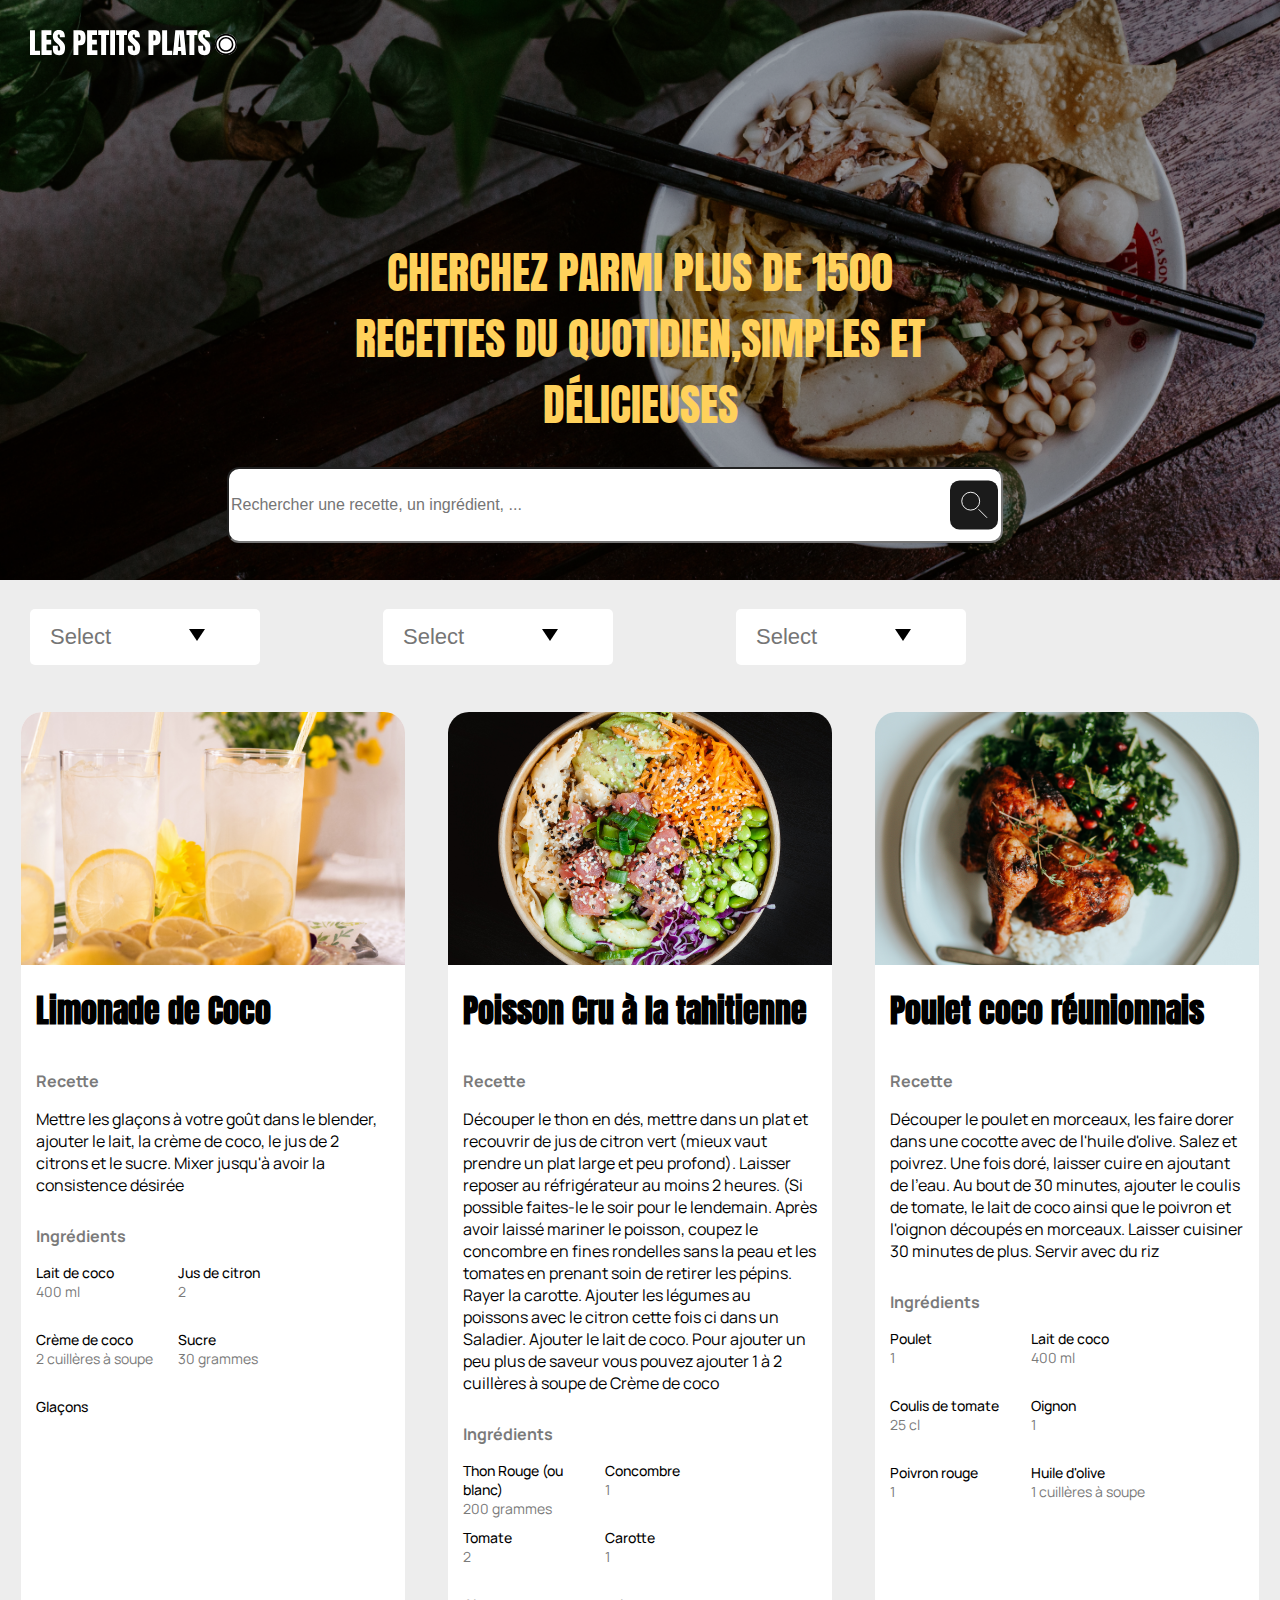
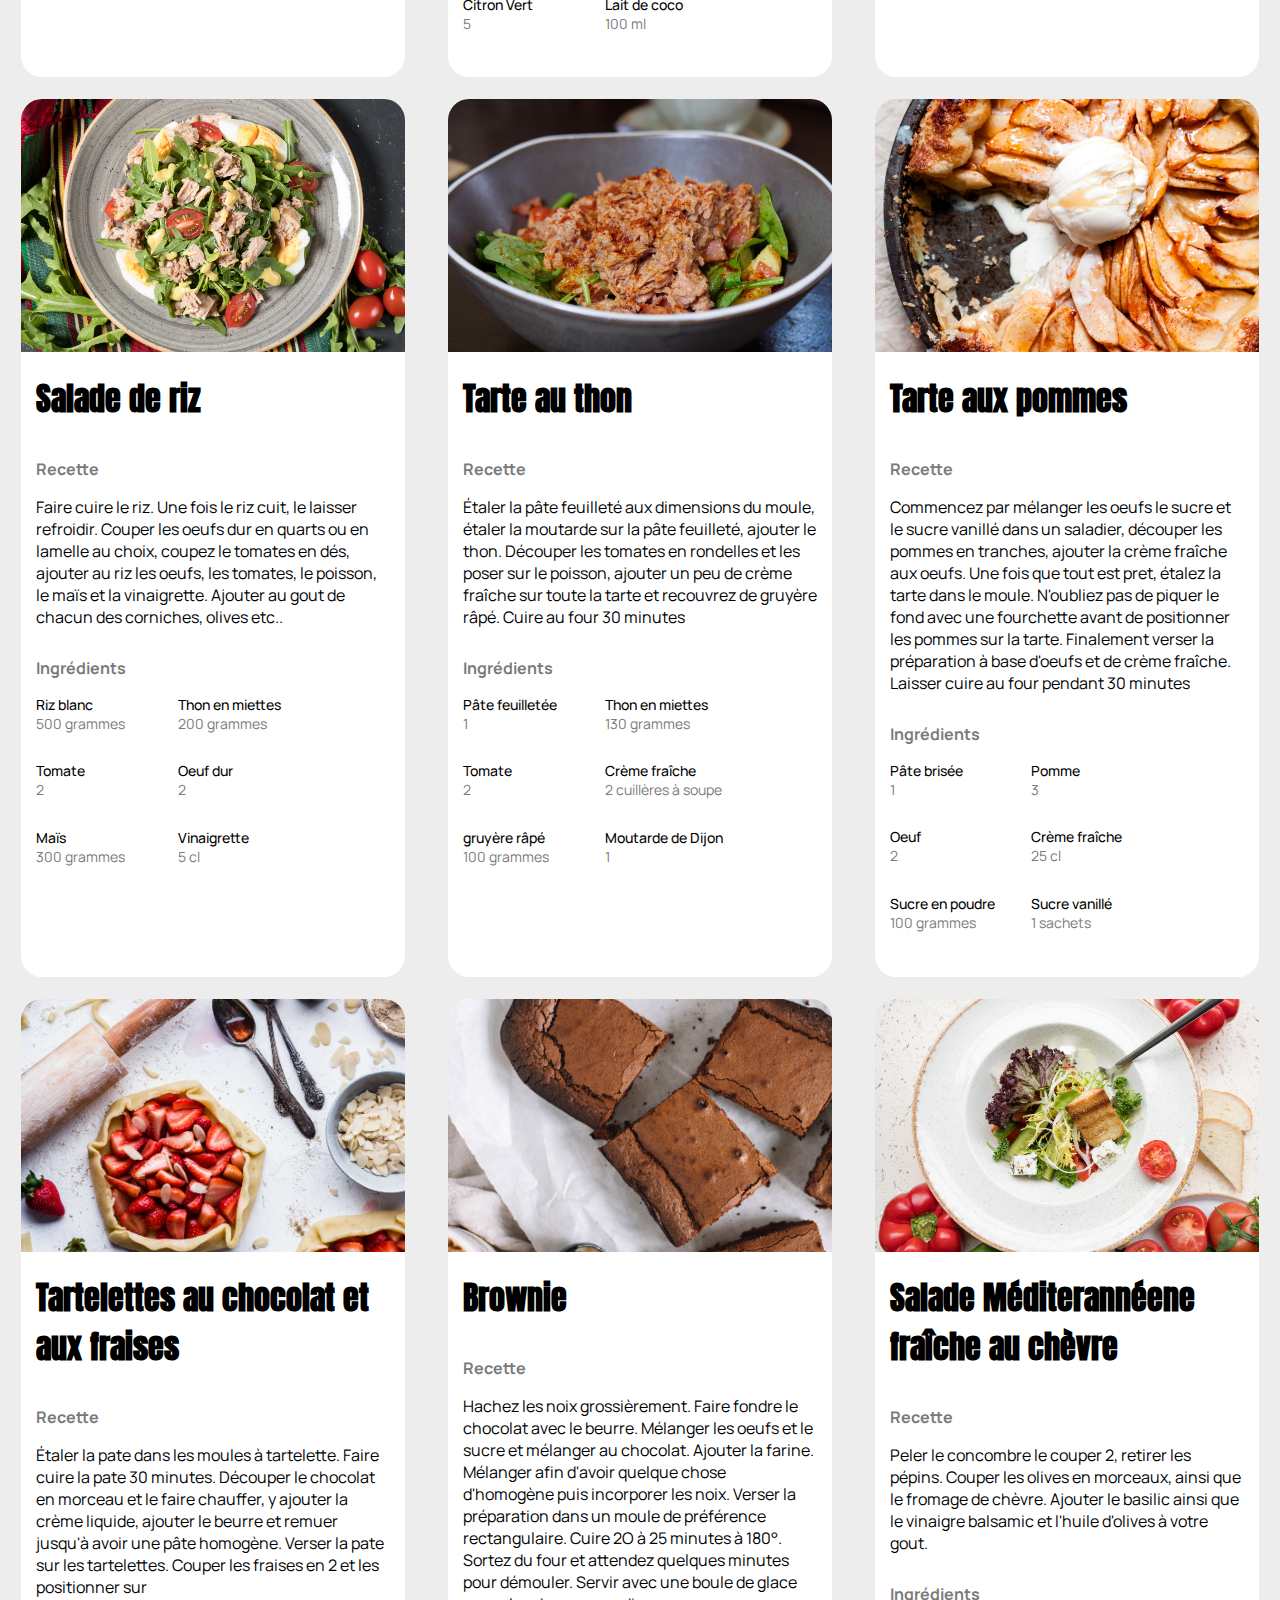
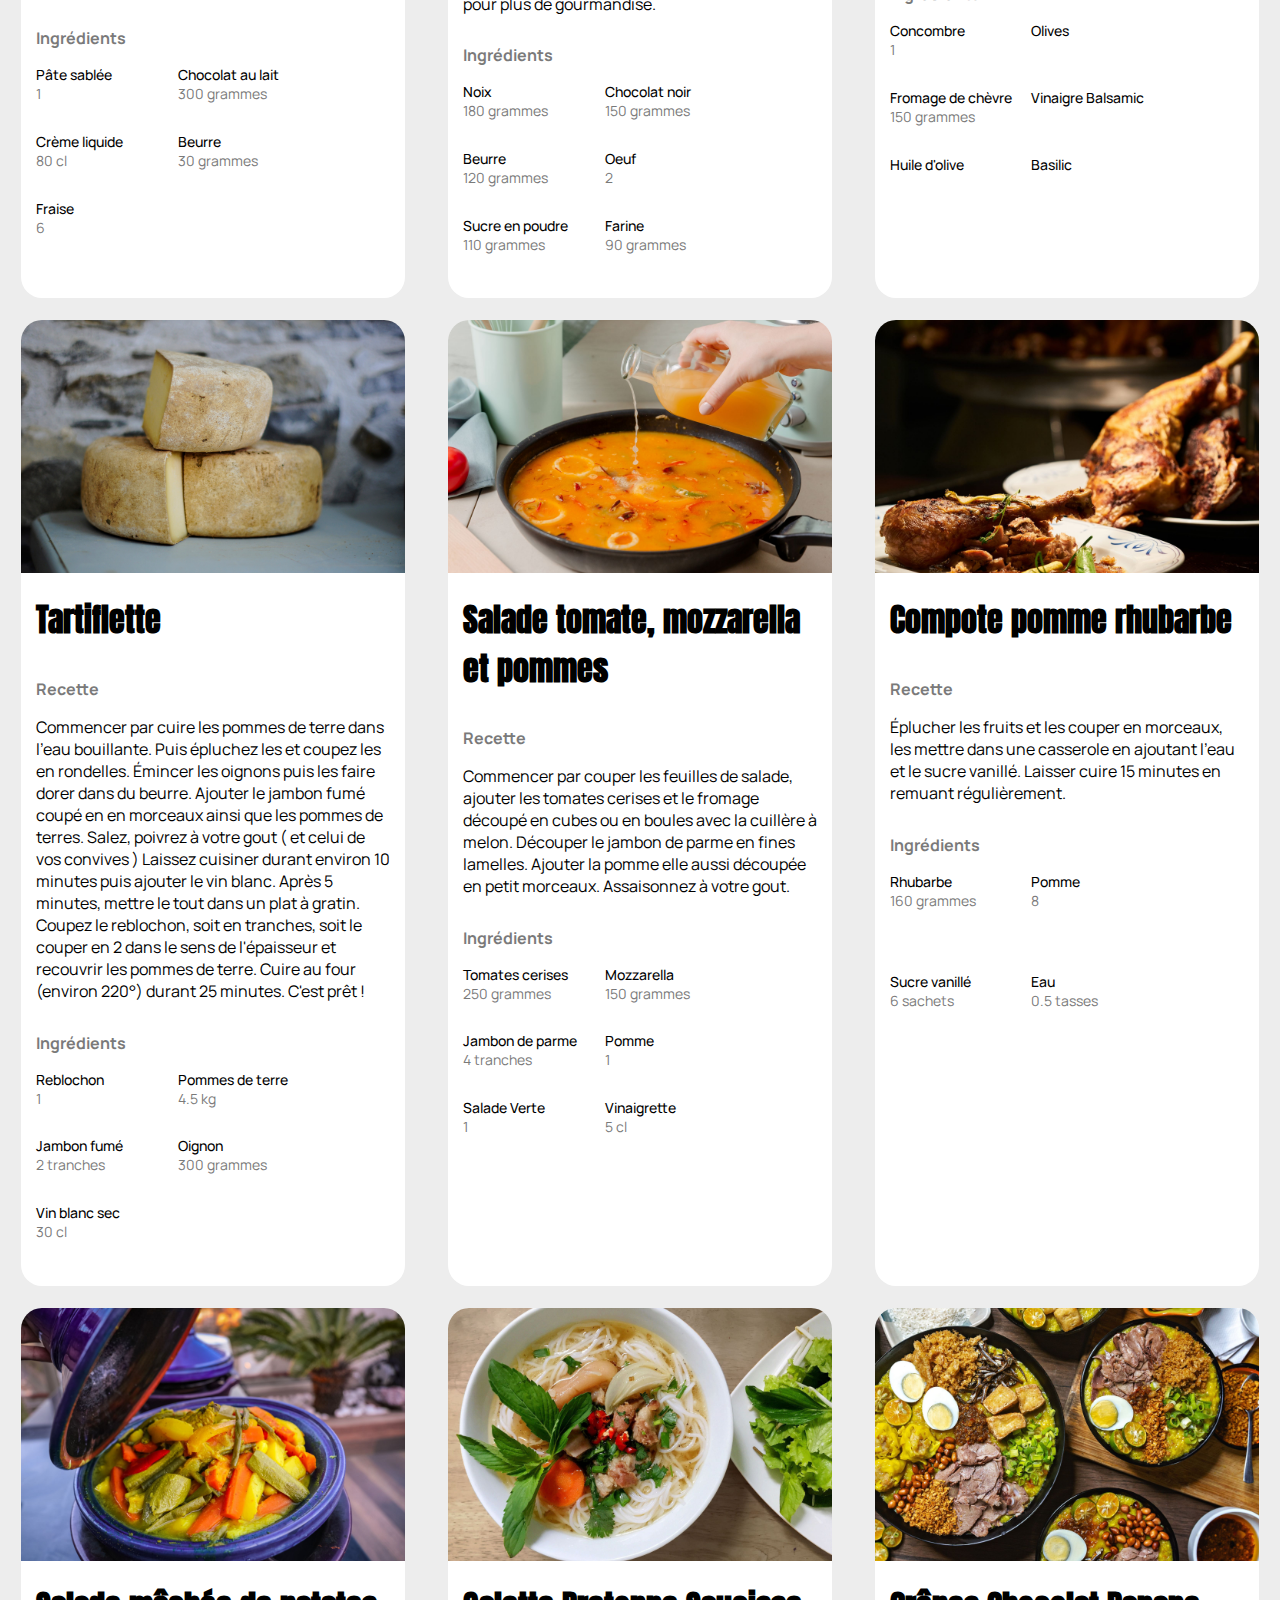
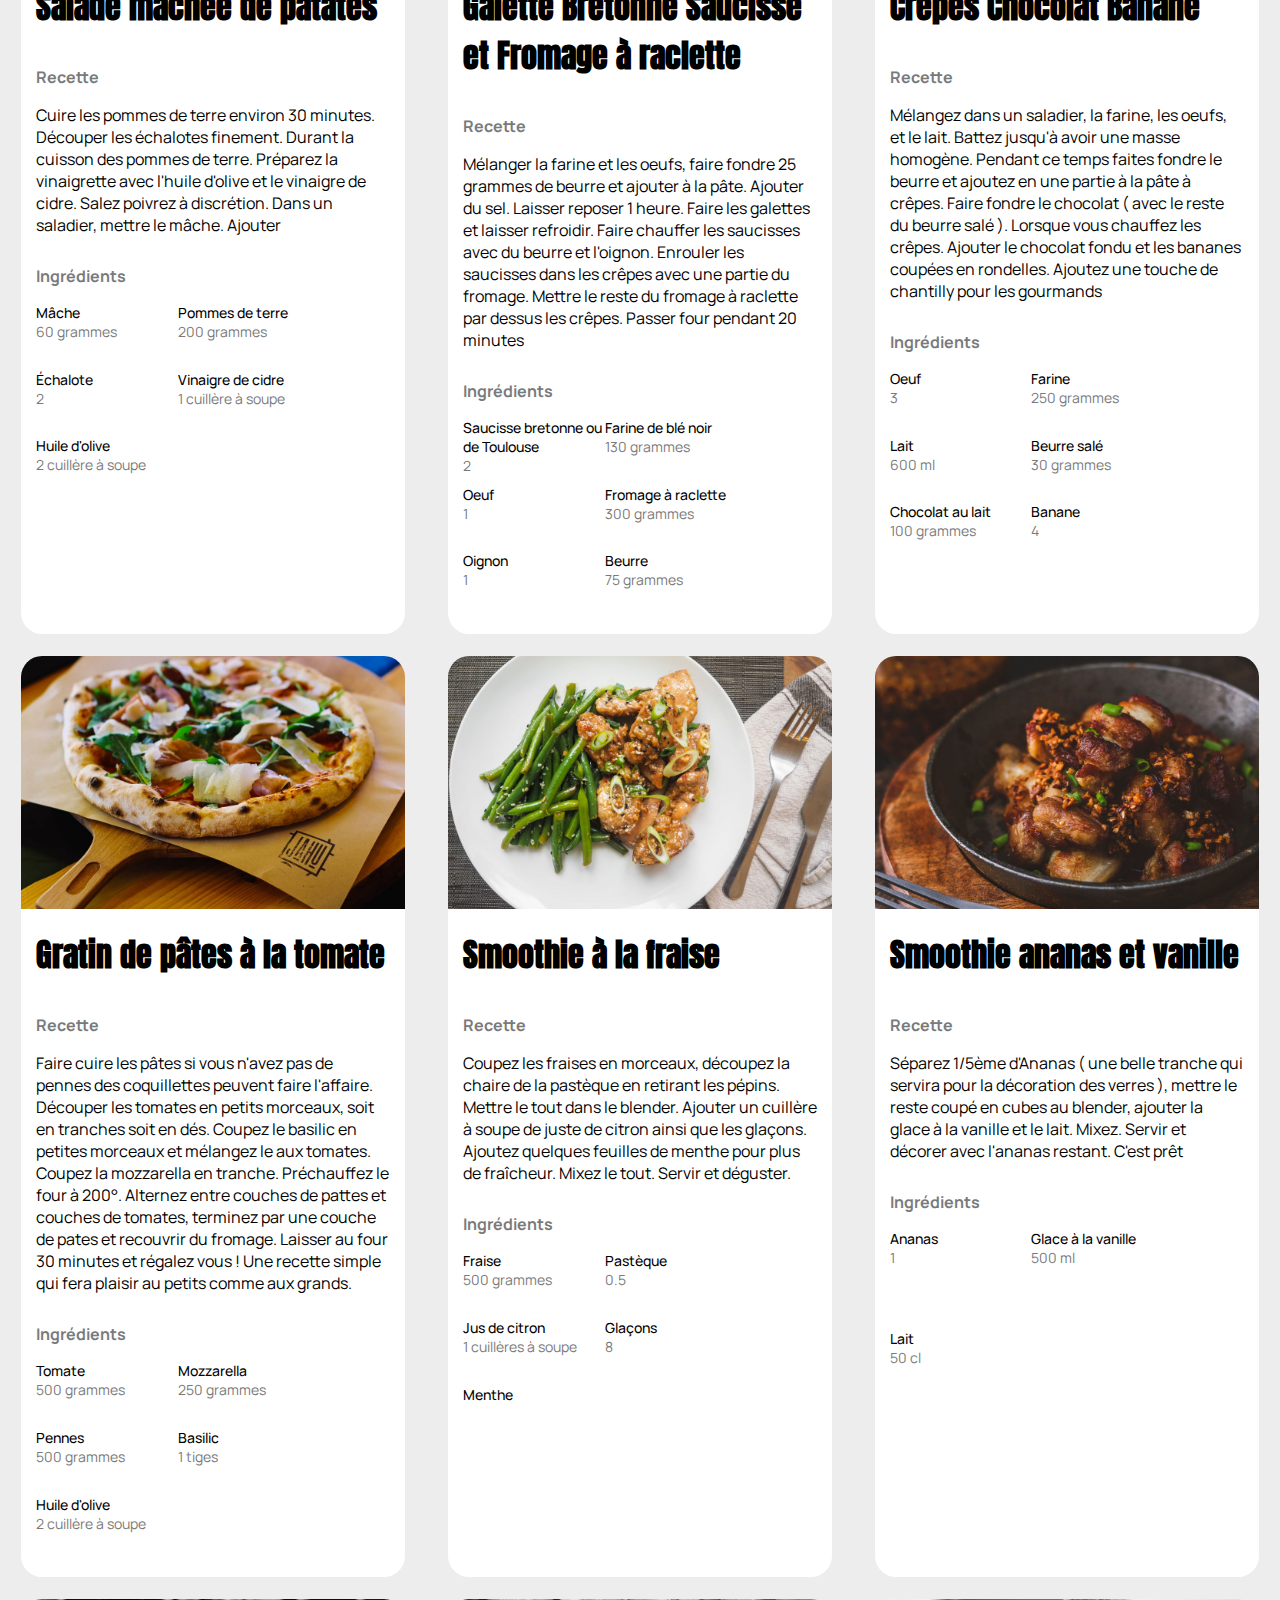
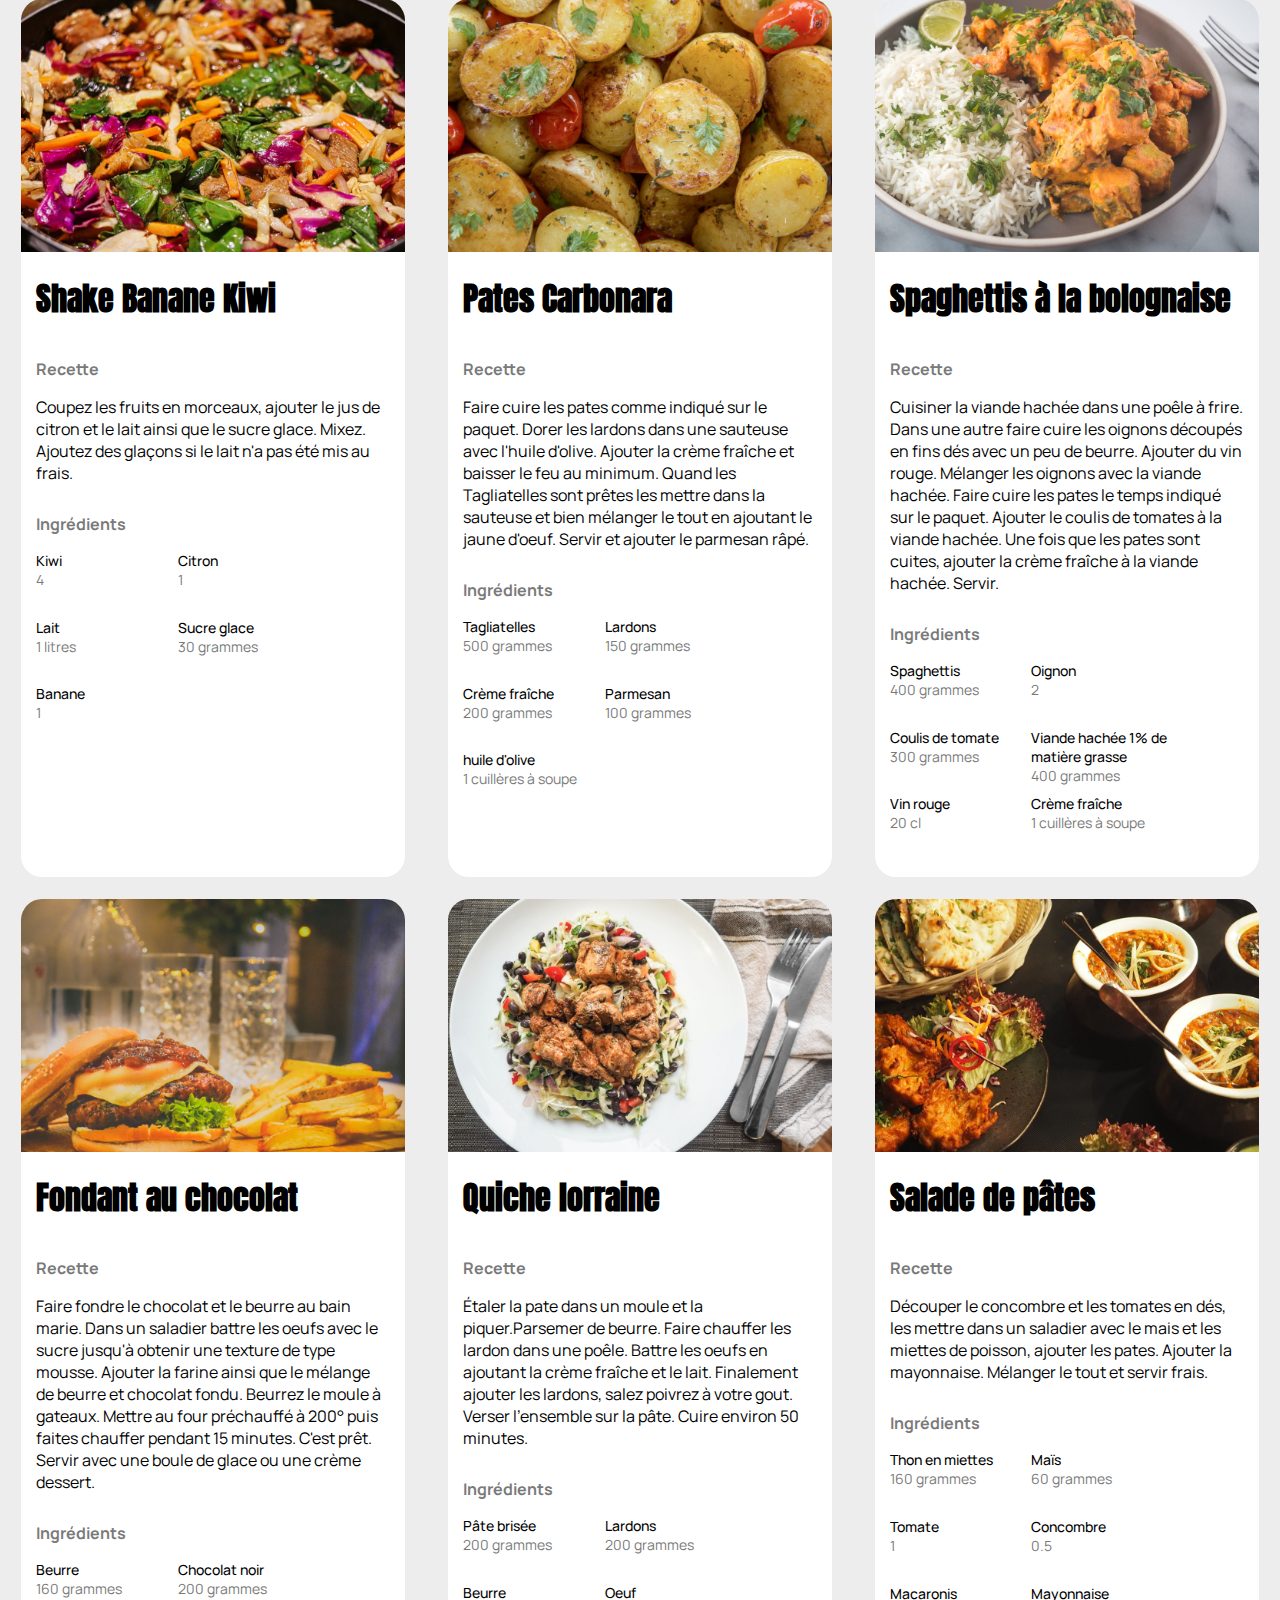
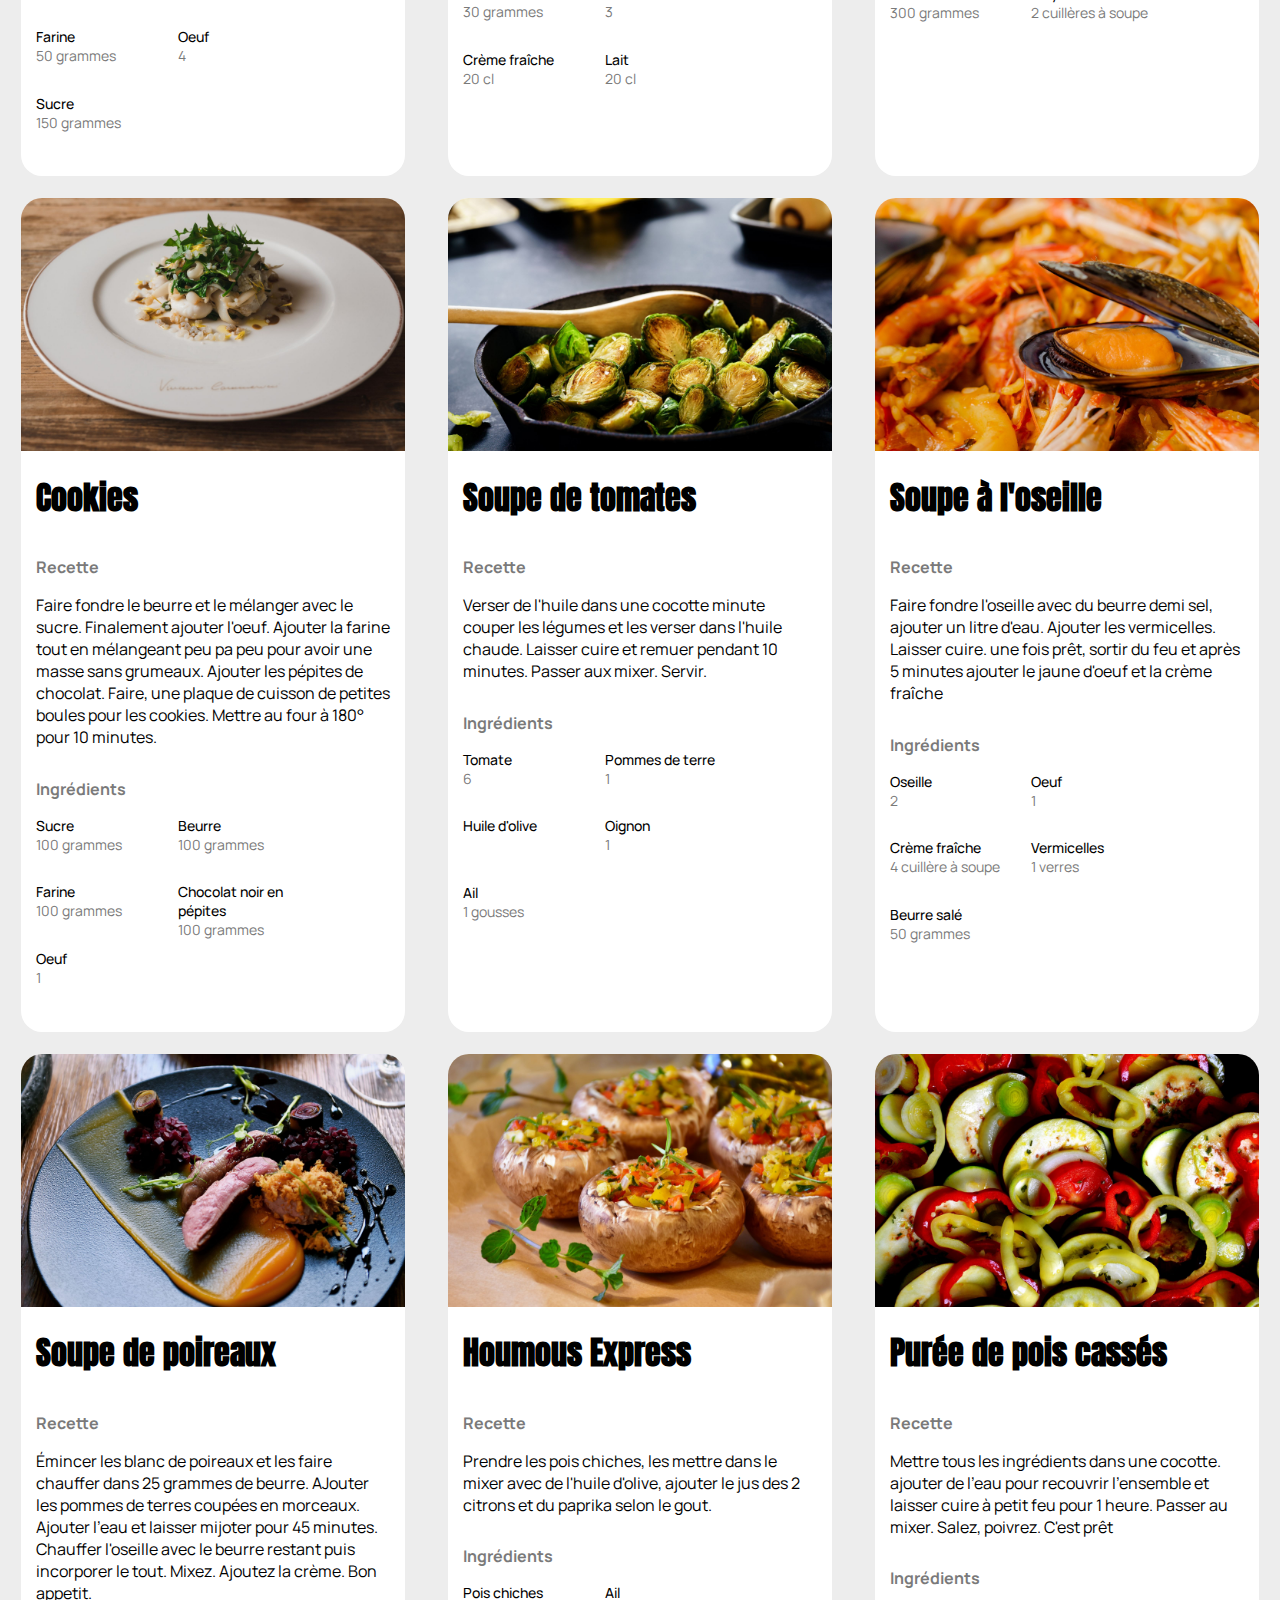
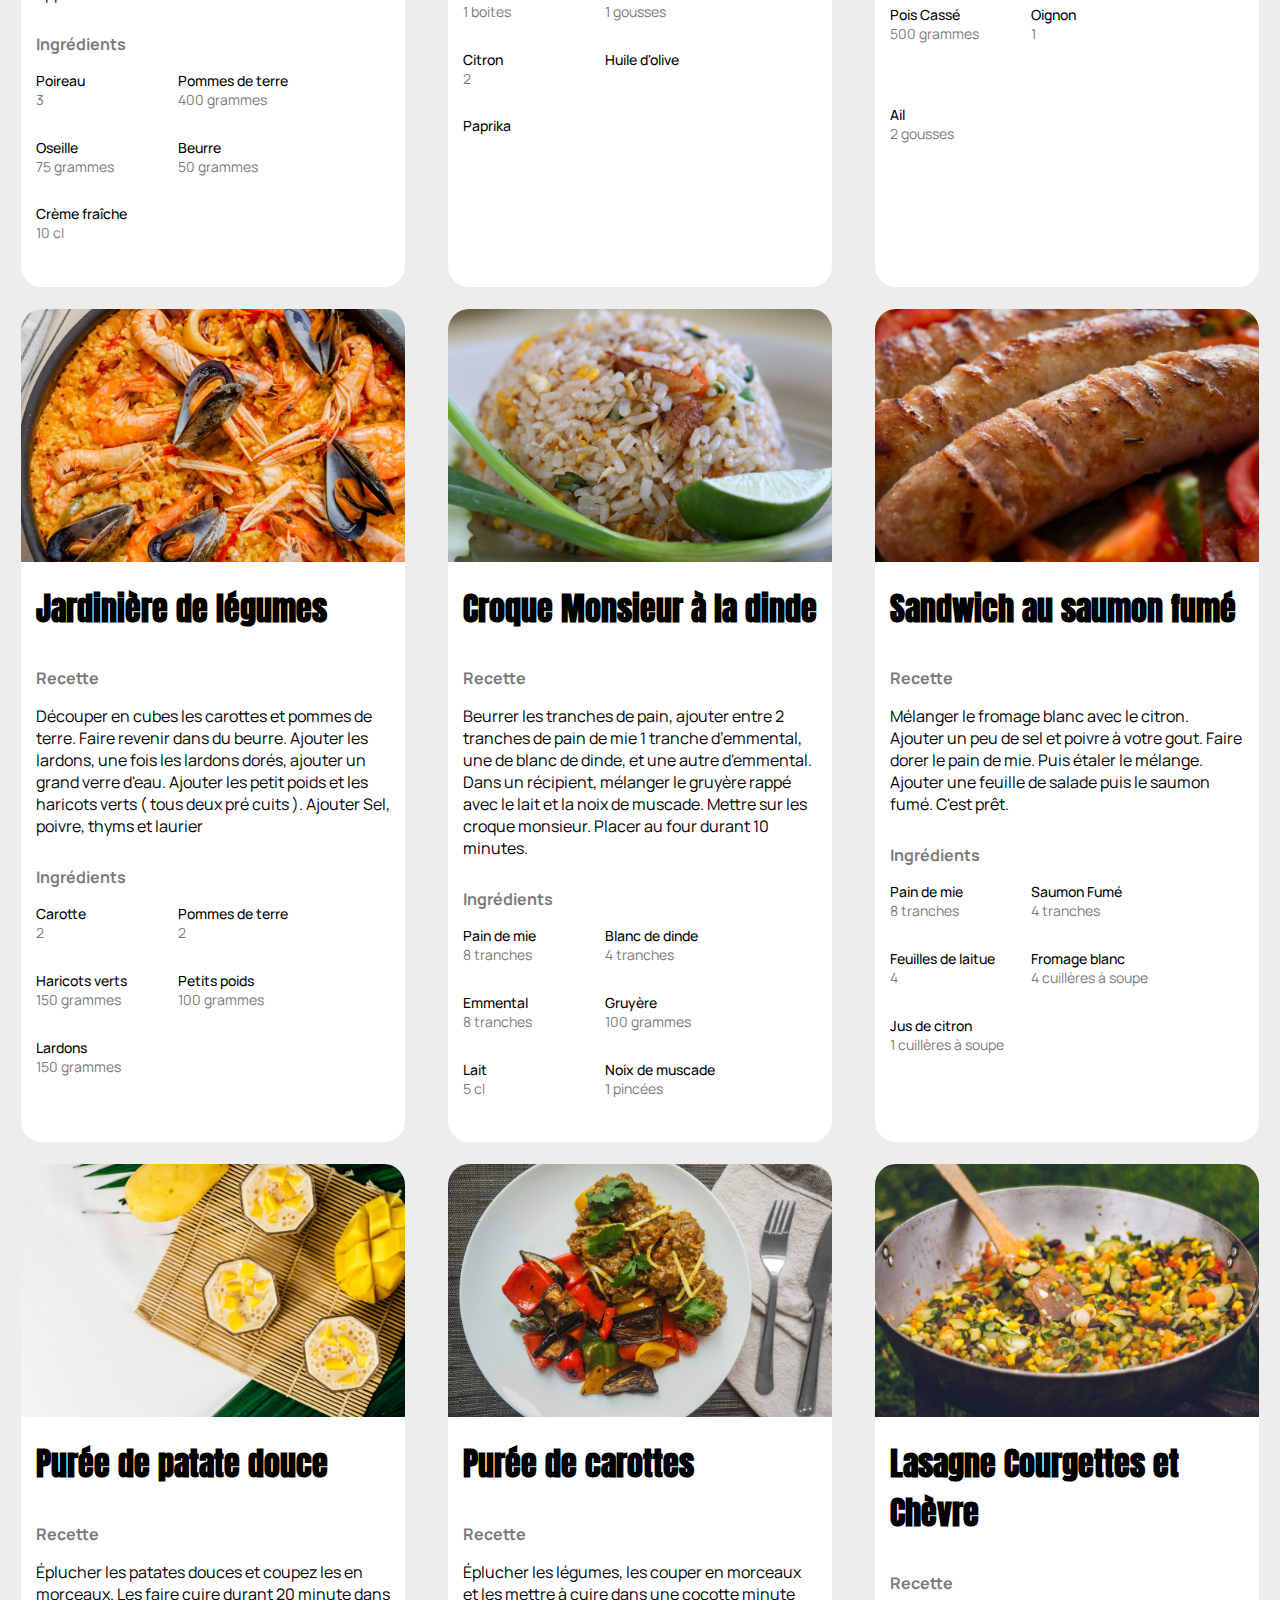
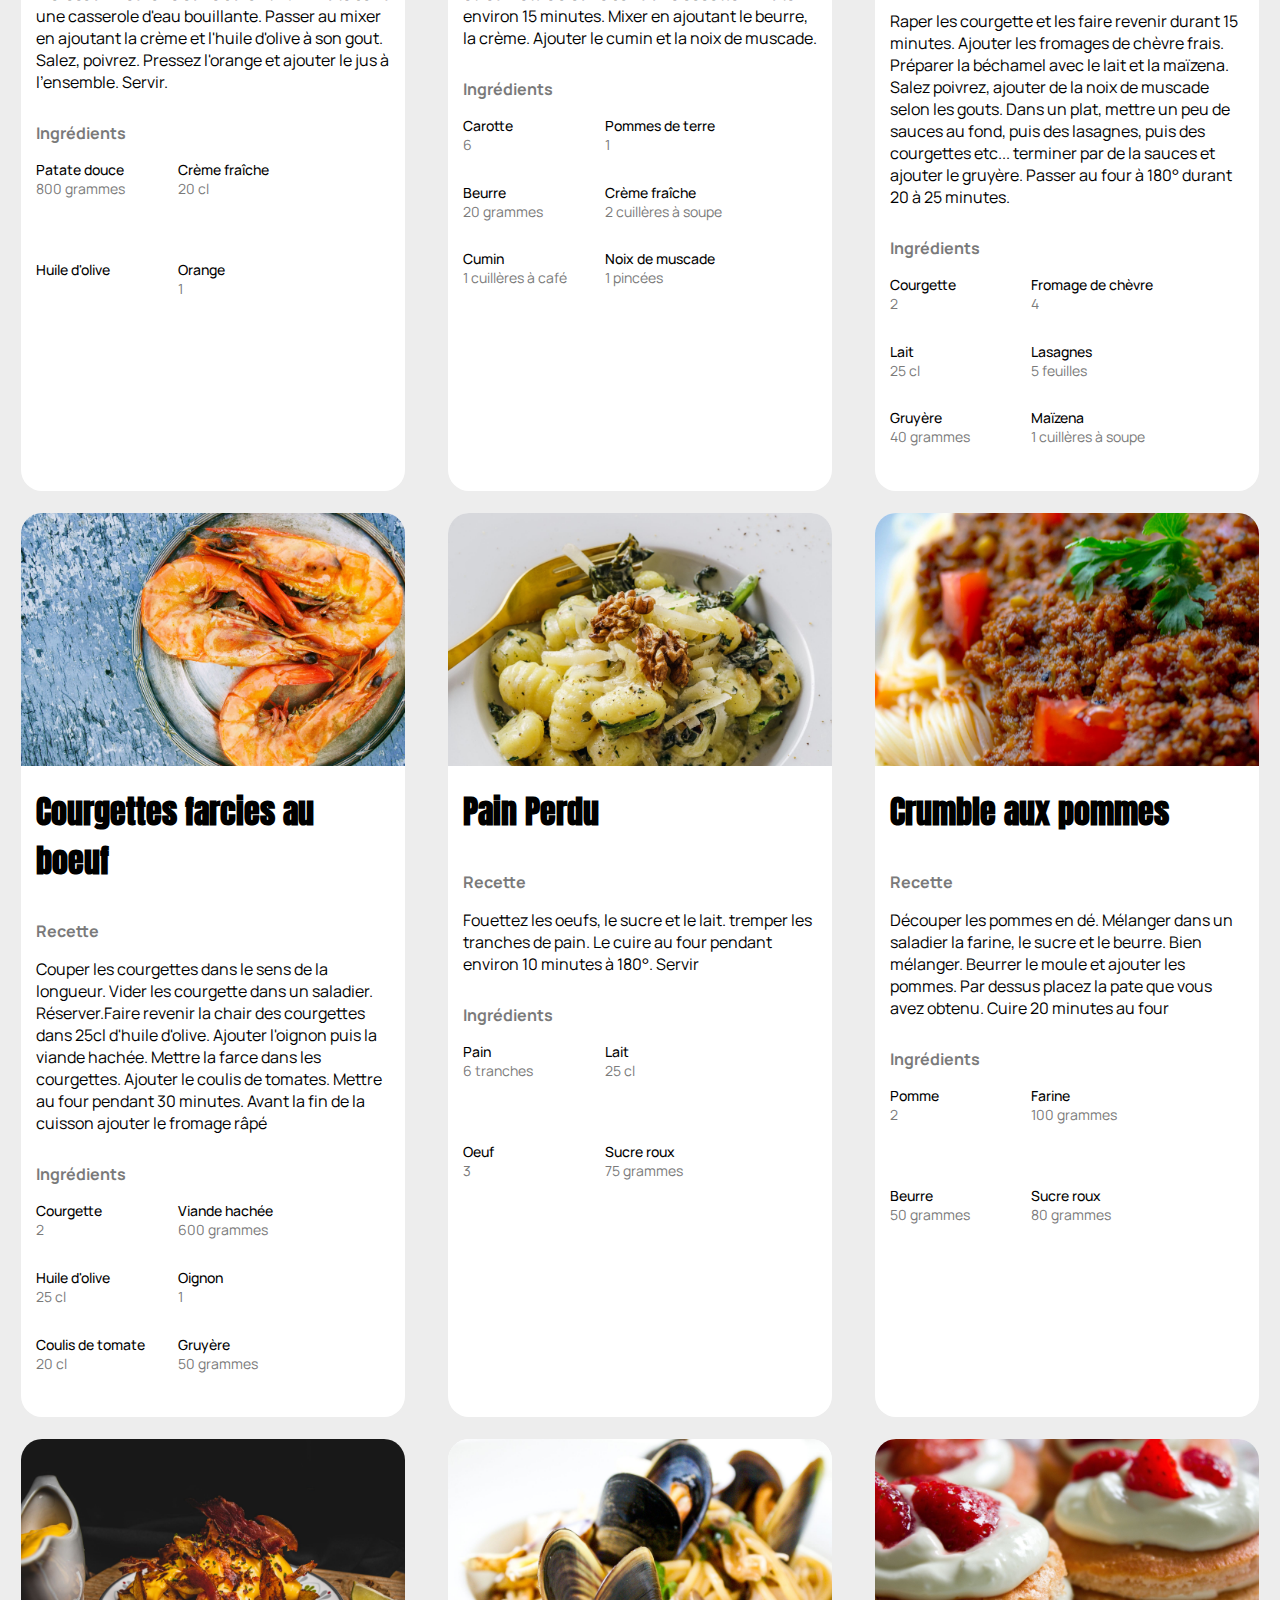
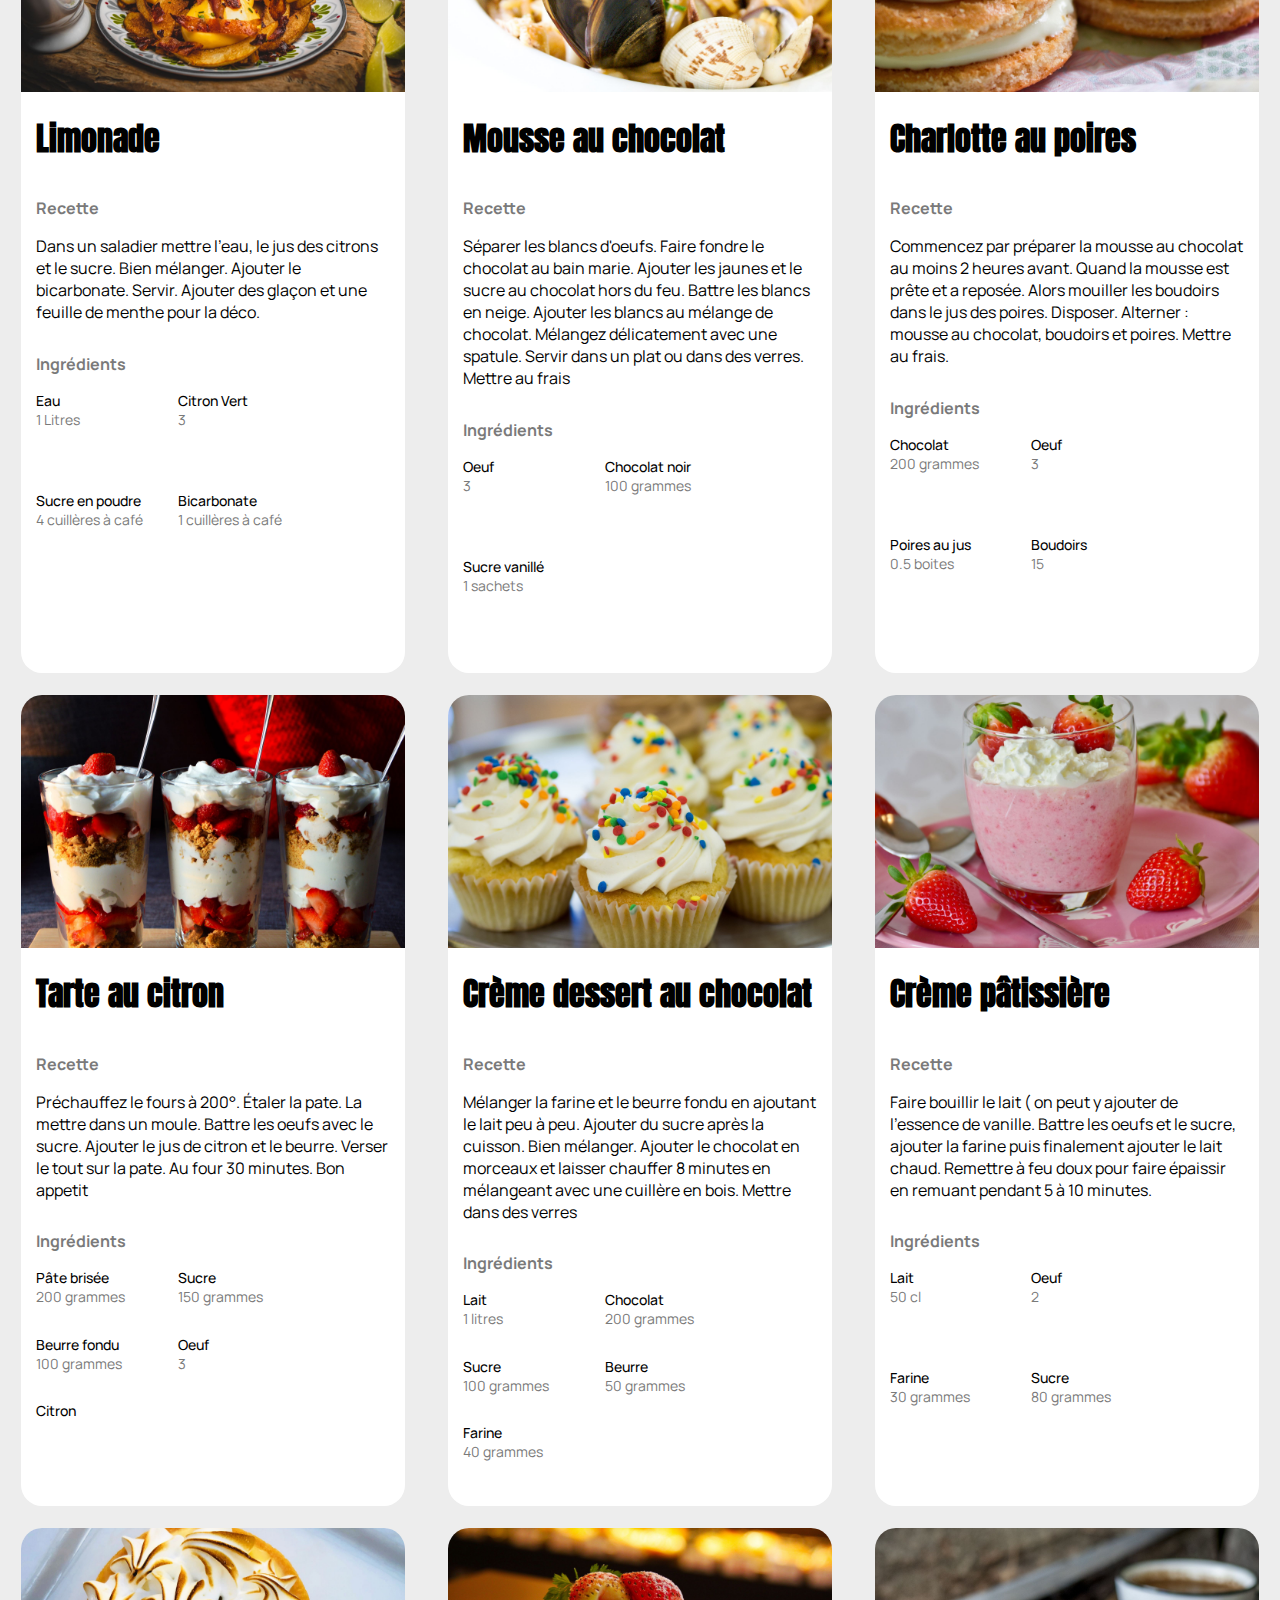
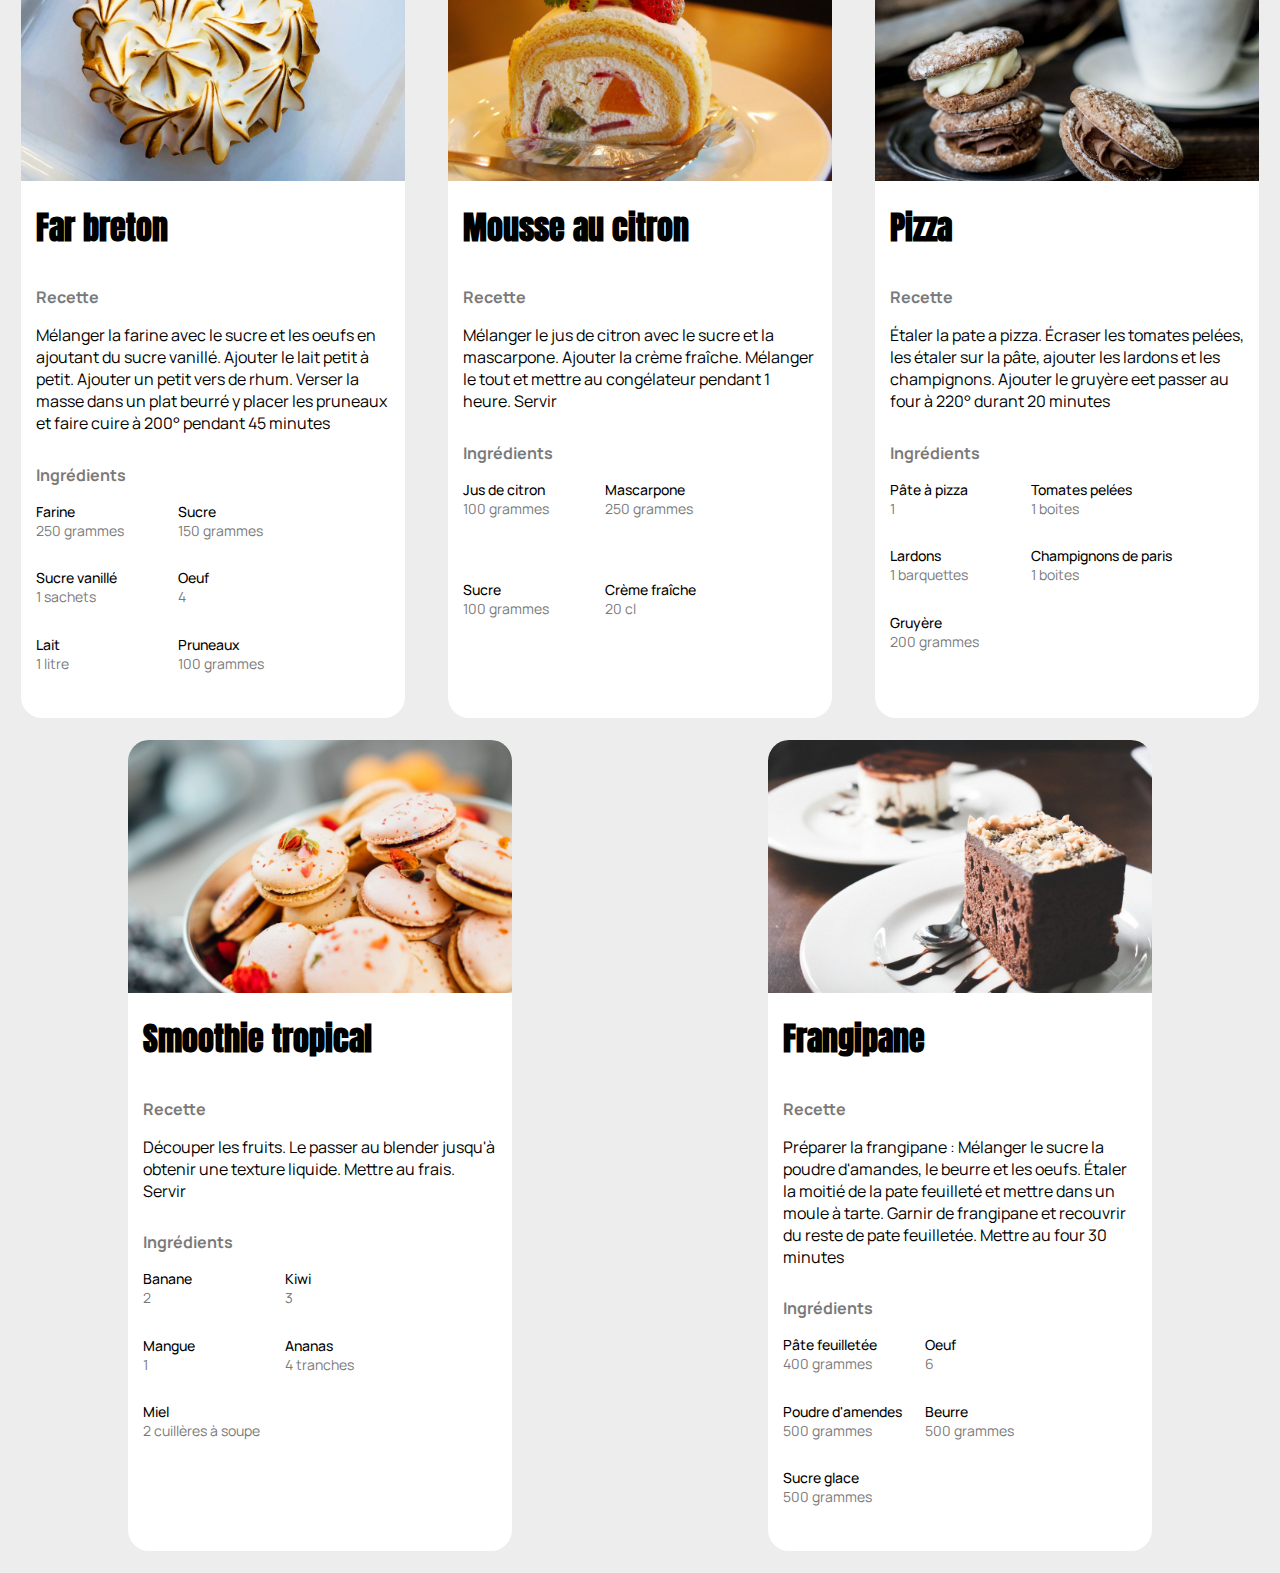
==== commit aed19c46: "Améliorations recherches combinées et css" ====
--- a/index.html
+++ b/index.html
@@ -18,7 +18,8 @@
         <svg class="logo"></svg>
         <h1>CHERCHEZ PARMI PLUS DE 1500 RECETTES DU QUOTIDIEN,SIMPLES ET DÉLICIEUSES</h1>
         <div id="myDropdown">
-            <input type="text" placeholder="Search.." id="myInput" pattern="[a-zA-Z]{3,}">
+            <input type="text" placeholder="Rechercher une recette, un ingrédient, ..." id="inputForTextualSearch"
+                required pattern="[a-zA-ZéèàâîûêôçÀÉÈ']{3,}">
             <svg class="loop"></svg>
             <ul class="dropdown-content">
                 <!-- <a href="#about">About</a>
@@ -53,6 +54,7 @@
     </div>
     <div class="tags"></div>
     <div class="recipesContainer"></div>
+    <div class="noRecipeFound">Désolé, aucune recette trouvé</div>
 
     <script src="scripts/service/api.js"></script>
     <script src="scripts/service/search.js"></script>
--- a/index.css
+++ b/index.css
@@ -61,14 +61,17 @@
 /* Custom select with search */
 .selects {
     display: flex;
-    justify-content: space-around;
+    justify-content: space-between;
+    width: 70%;
+    margin: 14px 18px 12px 30px;
+
 }
 
 .select-box-ingredients,
 .select-box-ustensils,
 .select-box-appliance {
     margin-top: 15px;
-    width: 22%;
+    width: 190px;
 }
 
 .select-option {
@@ -79,7 +82,7 @@
     width: 100%;
     background-color: #fff;
     color: #000;
-    border: 1px solid #000;
+    border: none;
     border-radius: 5px;
     cursor: pointer;
     font-size: 22px;
@@ -169,10 +172,10 @@
 .select-box-ustensils.active .content,
 .select-box-appliance.active .content {
     display: block;
-    border: 1px solid black;
+    border: none;
     border-top: none;
     padding: 15px 20px;
-    width: 22%;
+    width: 190px;
 }
 
 .select-box-ingredients.active .select-option::after,
@@ -196,7 +199,7 @@
     display: flex;
     width: 100%;
     flex-wrap: wrap;
-    justify-content: space-between;
+    justify-content: space-around;
     margin-top: 35px;
 }
 
@@ -209,7 +212,9 @@
     margin-bottom: 22px;
 }
 
-.cardRecipe *:not(img) {
+.cardRecipe h1,
+.cardRecipe .recipeDescription,
+.cardRecipe .ingredients {
     padding: 0px 15px;
 }
 
@@ -219,6 +224,11 @@
     object-position: center;
     object-fit: cover;
     border-radius: 21px 21px 0px 0px;
+}
+
+.cardRecipe h1 {
+    display: flex;
+    justify-content: flex-start;
 }
 
 .cardRecipe h2 {
@@ -280,7 +290,7 @@
 }
 
 /* The search field */
-#myInput {
+#inputForTextualSearch {
 
     height: 70px;
     width: 60%;
@@ -332,4 +342,11 @@
 /* Show the dropdown menu (use JS to add this class to the .dropdown-content container when the user clicks on the dropdown button) */
 .show {
     display: block;
+}
+
+.noRecipeFound {
+    display: none;
+    width: 100%;
+    font-size: 20px;
+    text-align: center;
 }